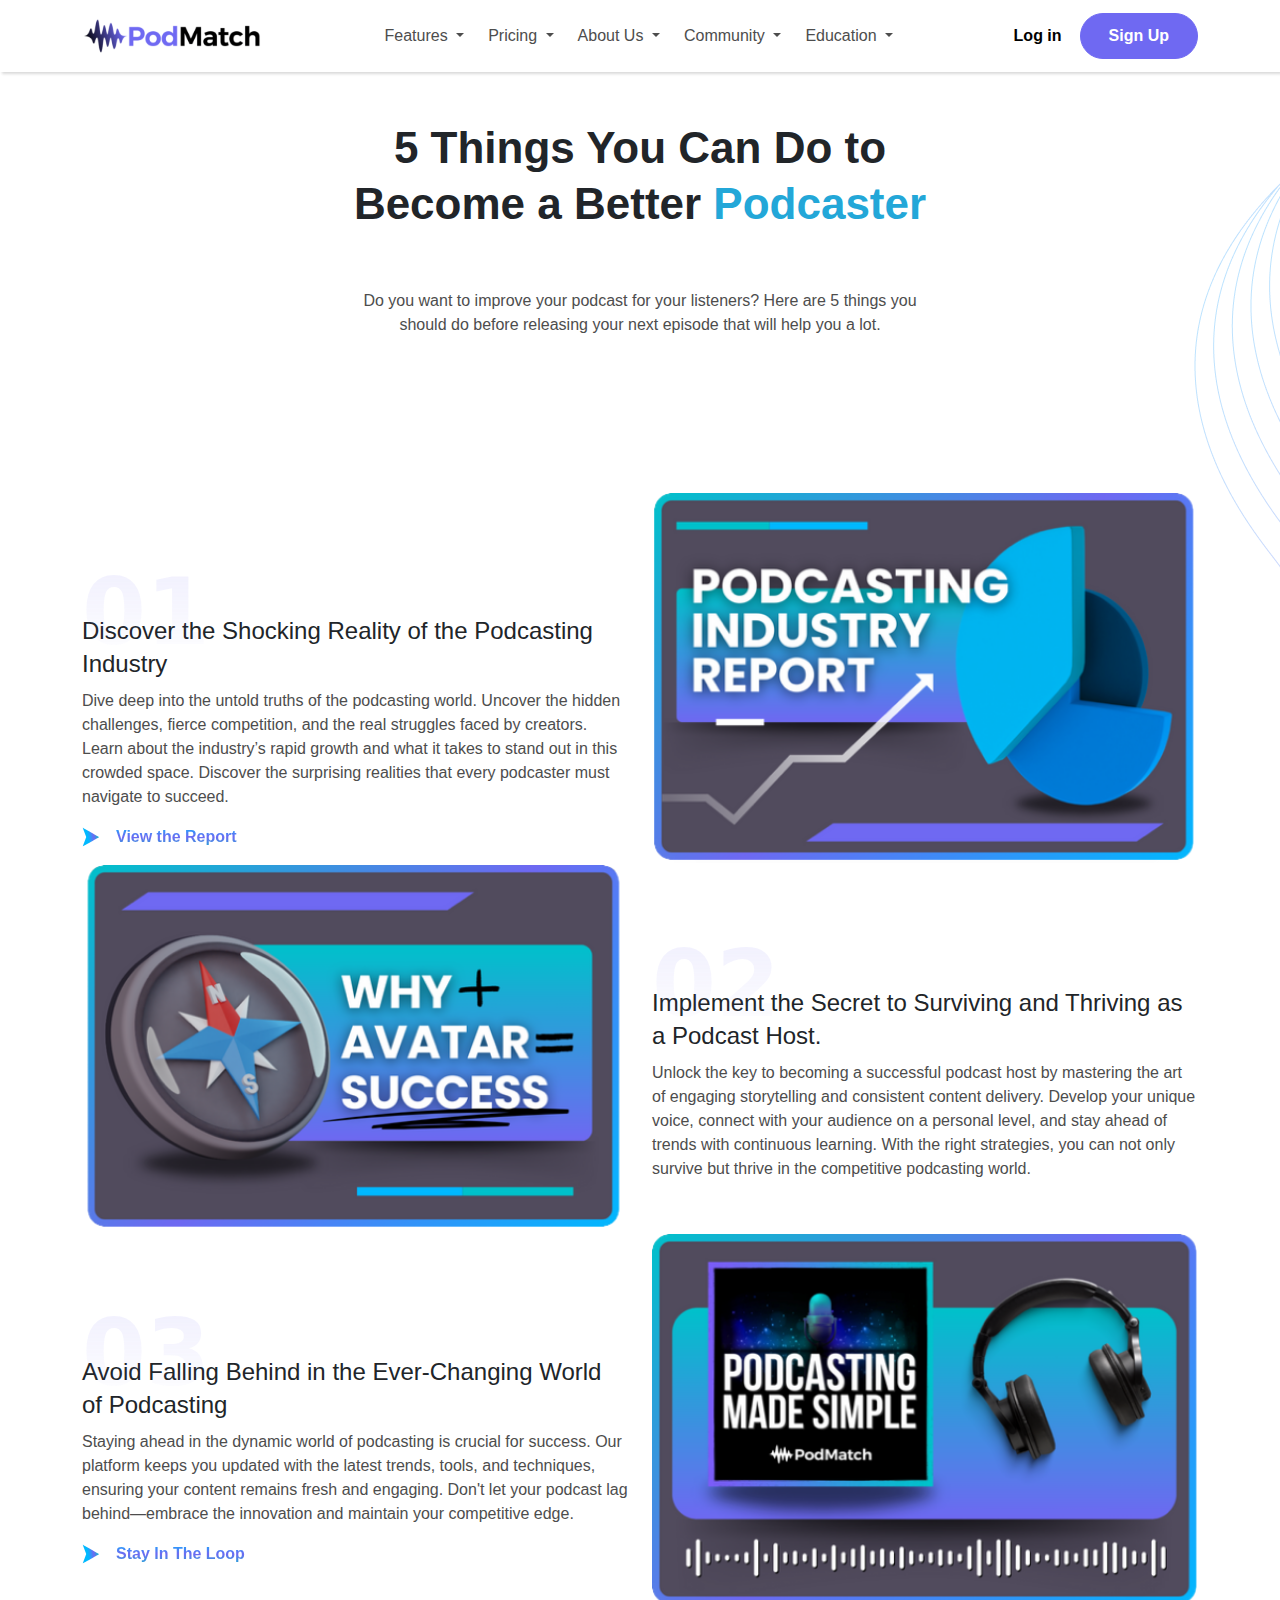
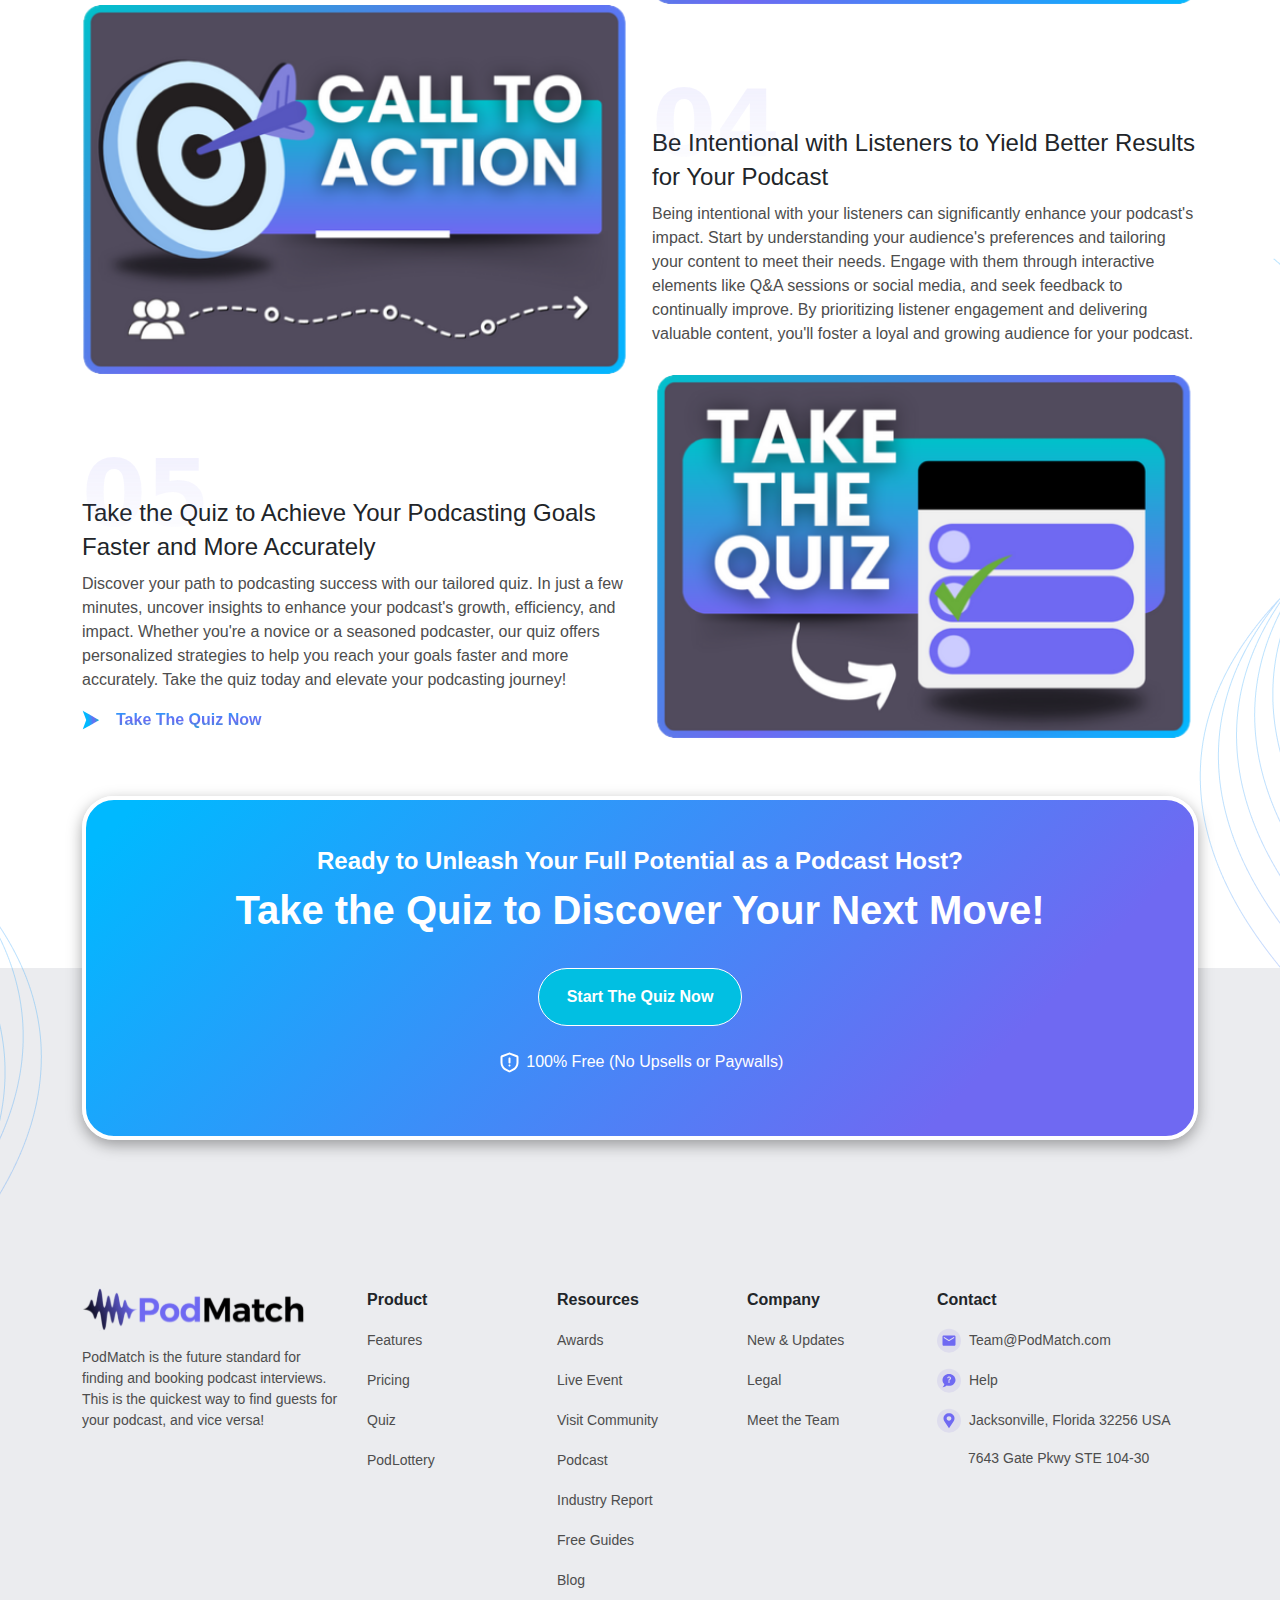
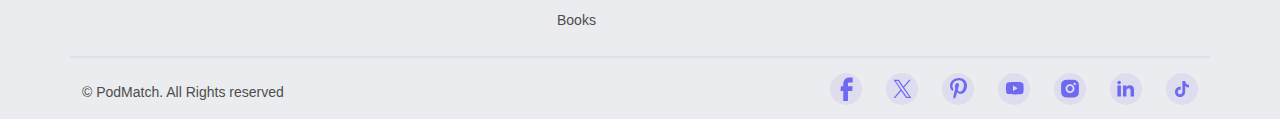
==== index.html @ 21baffec "responsive done till media 768px" ====
<!DOCTYPE html>
<html lang="en">

<head>
    <meta charset="UTF-8">
    <meta name="viewport" content="width=device-width, initial-scale=1.0">
    <title>Pod Match</title>
    <link href="https://cdn.jsdelivr.net/npm/bootstrap@5.3.3/dist/css/bootstrap.min.css" rel="stylesheet"
        integrity="sha384-QWTKZyjpPEjISv5WaRU9OFeRpok6YctnYmDr5pNlyT2bRjXh0JMhjY6hW+ALEwIH" crossorigin="anonymous">
    <link rel="stylesheet" href="/assets/css/style.css">
    <link rel="shortcut icon" href="./assets/images/svg/arrow-svg-fav.svg" type="image/x-icon">
</head>

<body >
    <section class="nav-bar w-100">
        <div class="container ">
            
            <nav class="d-flex align-items-center justify-content-between padding-12">
                <div>
                    <img src="./assets/images/svg/podmatch-logo.svg" alt="podmatch-logo">
                </div>
                <div class="py-4 d-flex align-items-center gap-4 mb-0 menulist close">
                    <div class="dropdown navbar-iteams">
                        <a class="nav-items graphik400 fw-normal btn-secondary dropdown-toggle" href="#" role="button"
                            data-bs-toggle="dropdown" aria-expanded="false">
                            Features
                        </a>

                        <ul class="dropdown-menu">
                            <li><a class="dropdown-item" href="#">Features</a></li>
                            <li><a class="dropdown-item" href="#">Pricing</a></li>
                            <li><a class="dropdown-item" href="#">About Us</a></li>
                        </ul>
                    </div>
                    <div class="dropdown navbar-iteams">
                        <a class="nav-items graphik400 fw-normal btn-secondary dropdown-toggle" href="#" role="button"
                            data-bs-toggle="dropdown" aria-expanded="false">
                            Pricing
                        </a>

                        <ul class="dropdown-menu">
                            <li><a class="dropdown-item" href="#">Features</a></li>
                            <li><a class="dropdown-item" href="#">Pricing</a></li>
                            <li><a class="dropdown-item" href="#">About Us</a></li>
                        </ul>
                    </div>
                    <div class="dropdown navbar-iteams">
                        <a class="nav-items graphik400 fw-normal btn-secondary dropdown-toggle" href="#" role="button"
                            data-bs-toggle="dropdown" aria-expanded="false">
                            About Us
                        </a>

                        <ul class="dropdown-menu">
                            <li><a class="dropdown-item" href="#">Features</a></li>
                            <li><a class="dropdown-item" href="#">Pricing</a></li>
                            <li><a class="dropdown-item" href="#">Community</a></li>
                        </ul>
                    </div>
                    <div class="dropdown navbar-iteams">
                        <a class="nav-items graphik400 fw-normal btn-secondary dropdown-toggle" href="#" role="button"
                            data-bs-toggle="dropdown" aria-expanded="false">
                            Community
                        </a>

                        <ul class="dropdown-menu">
                            <li><a class="dropdown-item" href="#">Community</a></li>
                            <li><a class="dropdown-item" href="#">Education </a></li>
                            <li><a class="dropdown-item" href="#">About Us</a></li>
                        </ul>
                    </div>
                    <div class="dropdown navbar-iteams">
                        <a class="nav-items graphik400 fw-normal btn-secondary dropdown-toggle" href="#" role="button"
                            data-bs-toggle="dropdown" aria-expanded="false">
                            Education
                        </a>
                        <ul class="dropdown-menu">
                            <li><a class="dropdown-item" href="#">Features</a></li>
                            <li><a class="dropdown-item" href="#">Pricing</a></li>
                            <li><a class="dropdown-item" href="#">About Podcast</a></li>
                        </ul>
                    </div>
                    <div class="d-flex d-lg-none">
                        <button class="log-inbtn graphik600 mr-18">Log in</button>
                        <button class="sign-upbtn graphik600">Sign Up</button>
                    </div>
                </div>
                <div class="d-none d-lg-flex">
                    <button class="log-inbtn graphik600 mr-18">Log in</button>
                    <button class="sign-upbtn graphik600">Sign Up</button>
                </div>
                <div class="hamburger d-lg-none" onclick="opennav()">
                    <div class="dash1"></div>
                    <div class="dash2"></div>
                    <div class="dash3"></div>
                </div>
            </nav>
        </div>
    </section>
    <!-- section-2 -->
    <section class="position-relative">
        <div class="position-absolute first-ellipse"><img src="./assets/images/png/1st-ellipse.png" alt="ellipse"></div>
        <div class="container">
            <div class="d-flex justify-content-center flex-column align-items-center">
                <h2 class="sec-2-heading graphik600 pb-3 py-lg-5 pt-5 ">
                    5 Things You Can Do to Become a Better <span class="podcast-txt">Podcaster</span>
                </h2>
                <p class="sec-2-para graphik400 ">Do you want to improve your podcast for your listeners? Here are 5
                    things you should do before
                    releasing your next
                    episode that will help you a lot.
                </p>
            </div>

        </div>
    </section>
    <!-- section-3 -->
    <section class="pt-140 pt-md-70">
        <div class="container">
            <div class="row flex-direction-reverse-lg">
                <div class="col-12 col-lg-6  pt-70 pt-md-40">
                    <div>
                        <p class="number-blur">01</p>
                        <h3 class="sec-3-heading graphik500">
                            Discover the Shocking Reality of the Podcasting Industry
                        </h3>
                        <p class="sec-3-para">Dive deep into the untold truths of the podcasting world. Uncover the
                            hidden challenges,
                            fierce competition, and the
                            real struggles faced by creators. Learn about the industry’s rapid growth and what it takes
                            to stand out in this crowded
                            space. Discover the surprising realities that every podcaster must navigate to succeed.</p>
                        <p class="view-font graphik600 d-flex gap-3 mb-140 mb-70"><img
                                src="./assets/images/svg/gradient-arrow.svg" alt="gradient-arrow">View the Report</p>
                    </div>
                </div>
                <div class="col-12 col-lg-6">
                    <div><img src="./assets/images/png/first-image.png" alt="card-image" class="w-100"></div>
                </div>
            </div>
        </div>
    </section>
    <!-- section-4 -->
    <section>
        <div class="container">
            <div class="row ">
                <div class="col-12 col-lg-6">
                    <div><img src="./assets/images/png/card-2.png" alt="card-image" class="w-100"></div>
                </div>
                <div class="col-12 col-lg-6 pt-70 pt-md-40">
                    <div>
                        <p class="number-blur">02</p>
                        <h3 class="sec-3-heading graphik500">
                            Implement the Secret to Surviving and Thriving as a Podcast Host.
                        </h3>
                        <p class="sec-3-para">Unlock the key to becoming a successful podcast host by mastering the art
                            of engaging storytelling and consistent
                            content delivery. Develop your unique voice, connect with your audience on a personal level,
                            and stay ahead of trends
                            with continuous learning. With the right strategies, you can not only survive but thrive in
                            the competitive podcasting
                            world.</p>
                    </div>
                </div>
            </div>
        </div>
    </section>
    <!-- section-5 -->
    <section class="">
        <div class="container">
            <div class="row flex-direction-reverse-lg">
                <div class="col-12 col-lg-6 pt-70 pt-md-40">
                    <div>
                        <p class="number-blur">03</p>
                        <h3 class="sec-3-heading graphik500">Avoid Falling Behind in the Ever-Changing World of
                            Podcasting
                        </h3>
                        <p class="sec-3-para">Staying ahead in the dynamic world of podcasting is crucial for success.
                            Our platform keeps you updated with the latest
                            trends, tools, and techniques, ensuring your content remains fresh and engaging. Don't let
                            your podcast lag
                            behind—embrace the innovation and maintain your competitive edge.</p>
                        <p class="view-font graphik600 d-flex gap-3 mb-140 mb-70"><img
                                src="./assets/images/svg/gradient-arrow.svg" alt="gradient-arrow">Stay In The Loop</p>
                    </div>
                </div>
                <div class="col-12 col-lg-6 pt-md-40">
                    <div><img src="./assets/images/png/card-3.png" alt="card-image" class="w-100"></div>
                </div>
            </div>
        </div>
    </section>
    <!-- section-6 -->
    <section>
        <div class="container">
            <div class="row">
                <div class="col-12 col-lg-6">
                    <div><img src="./assets/images/png/card-4.png" alt="card-image" class="w-100"></div>
                </div>
                <div class="col-12 col-lg-6 pt-70 pt-md-40">
                    <div>
                        <p class="number-blur">04</p>
                        <h3 class="sec-3-heading graphik500">Be Intentional with Listeners to Yield Better Results for
                            Your Podcast
                        </h3>
                        <p class="sec-3-para">Being intentional with your listeners can significantly enhance your
                            podcast's impact. Start by understanding your
                            audience's preferences and tailoring your content to meet their needs. Engage with them
                            through interactive elements
                            like Q&A sessions or social media, and seek feedback to continually improve. By prioritizing
                            listener engagement and
                            delivering valuable content, you'll foster a loyal and growing audience for your podcast.
                        </p>
                    </div>
                </div>
            </div>
        </div>
    </section>
    <!-- section-7 -->
    <section class="">
        <div class="container">
            <div class="row flex-direction-reverse-lg">
                <div class="col-12 col-lg-6 pt-70 pt-md-40">
                    <div>
                        <p class="number-blur">05</p>
                        <h3 class="sec-3-heading graphik500">Take the Quiz to Achieve Your Podcasting Goals Faster and
                            More Accurately
                        </h3>
                        <p class="sec-3-para">Discover your path to podcasting success with our tailored quiz. In just a
                            few minutes, uncover insights to enhance your
                            podcast's growth, efficiency, and impact. Whether you're a novice or a seasoned podcaster,
                            our quiz offers personalized
                            strategies to help you reach your goals faster and more accurately. Take the quiz today and
                            elevate your podcasting
                            journey!</p>
                        <p class="view-font graphik600 d-flex gap-3 mb-140 mb-70"><img
                                src="./assets/images/svg/gradient-arrow.svg" alt="gradient-arrow">Take The Quiz Now</p>
                    </div>
                </div>
                <div class="col-12 col-lg-6 pt-md-40">
                    <div><img src="./assets/images/png/card-5.png" alt="card-image" class="w-100"></div>
                </div>
            </div>
        </div>
    </section>
    <!-- section-8 -->
    <section class="bg-color-8th py-5 position-relative">
        <div class="position-absolute sec7-ellipse"><img src="./assets/images/png/2nd-ellipse.png" alt="ellipse"></div>
        <div class="container">
            <div class="text-center sec-7-bg-color">
                <h3 class="ready-font">Ready to Unleash Your Full Potential as a Podcast Host?</h3>
                <h3 class="sec-7-h3">Take the Quiz to Discover Your Next Move!</h3>
                <button class="end-btn my-4 ">Start The Quiz Now</button>
                <p class="upsells-txt graphik400">
                    <span>
                        <svg width="25" height="25" viewBox="0 0 25 25" fill="none" xmlns="http://www.w3.org/2000/svg">
                            <path
                                d="M13.202 2.695L20.202 5.32C20.5833 5.46293 20.9119 5.71885 21.1438 6.05355C21.3758 6.38825 21.5001 6.78578 21.5 7.193V12.556C21.5 14.2274 21.0346 15.8658 20.1559 17.2877C19.2772 18.7095 18.02 19.8585 16.525 20.606L13.171 22.283C12.9627 22.3872 12.7329 22.4414 12.5 22.4414C12.2671 22.4414 12.0373 22.3872 11.829 22.283L8.475 20.606C6.98004 19.8585 5.72277 18.7095 4.84407 17.2877C3.96537 15.8658 3.49996 14.2274 3.5 12.556V7.193C3.49995 6.78578 3.6242 6.38825 3.85615 6.05355C4.0881 5.71885 4.41669 5.46293 4.798 5.32L11.798 2.695C12.2506 2.52533 12.7494 2.52533 13.202 2.695ZM12.5 4.568L5.5 7.193V12.556C5.50023 13.8559 5.86239 15.13 6.54592 16.2356C7.22944 17.3413 8.20732 18.2348 9.37 18.816L12.5 20.383L15.63 18.818C16.793 18.2366 17.7711 17.3428 18.4546 16.2368C19.1382 15.1308 19.5001 13.8562 19.5 12.556V7.193L12.5 4.568ZM12.5 14.5C12.7652 14.5 13.0196 14.6054 13.2071 14.7929C13.3946 14.9804 13.5 15.2348 13.5 15.5C13.5 15.7652 13.3946 16.0196 13.2071 16.2071C13.0196 16.3946 12.7652 16.5 12.5 16.5C12.2348 16.5 11.9804 16.3946 11.7929 16.2071C11.6054 16.0196 11.5 15.7652 11.5 15.5C11.5 15.2348 11.6054 14.9804 11.7929 14.7929C11.9804 14.6054 12.2348 14.5 12.5 14.5ZM12.5 7.5C12.7652 7.5 13.0196 7.60536 13.2071 7.79289C13.3946 7.98043 13.5 8.23478 13.5 8.5V12.5C13.5 12.7652 13.3946 13.0196 13.2071 13.2071C13.0196 13.3946 12.7652 13.5 12.5 13.5C12.2348 13.5 11.9804 13.3946 11.7929 13.2071C11.6054 13.0196 11.5 12.7652 11.5 12.5V8.5C11.5 8.23478 11.6054 7.98043 11.7929 7.79289C11.9804 7.60536 12.2348 7.5 12.5 7.5Z"
                                fill="white" />
                        </svg>
                    </span> 100% Free (No Upsells or Paywalls)
                </p>
            </div>
        </div>
    </section>
    <!-- section-9 -->
    <section class="sec-9-bg  position-relative">
        <div class="position-absolute sec9-ellipse"><img src="./assets/images/png/3rd-ellipse.png" alt="ellipse"></div>
        <div class="container">
            <div class="row pt-100">
                <div class="col-3 d-flex flex-column gap-3">
                    <div><img src="./assets/images/svg/podcast-footer.svg" alt="logo-svg"></div>
                    <p class="footer-para">PodMatch is the future standard for finding and booking podcast interviews.
                        This is the quickest
                        way to find guests for
                        your podcast, and vice versa!</p>
                </div>
                <div class="col-2">
                    <p class="sec-9-ptxt">Product</p>
                    <ul class="p-0 m-0 d-flex flex-column gap-3">
                        <li><a href="" class="sec-9-comman">Features</a></li>
                        <li><a href="" class="sec-9-comman">Pricing</a></li>
                        <li><a href="" class="sec-9-comman">Quiz</a></li>
                        <li><a href="" class="sec-9-comman">PodLottery</a></li>
                    </ul>
                </div>
                <div class="col-2">
                    <p class="sec-9-ptxt">Resources</p>
                    <ul class="p-0 m-0 d-flex flex-column gap-3">
                        <li><a href="" class="sec-9-comman">Awards</a></li>
                        <li><a href="" class="sec-9-comman">Live Event</a></li>
                        <li><a href="" class="sec-9-comman">Visit Community</a></li>
                        <li><a href="" class="sec-9-comman">Podcast</a></li>
                        <li><a href="" class="sec-9-comman">Industry Report</a></li>
                        <li><a href="" class="sec-9-comman">Free Guides</a></li>
                        <li><a href="" class="sec-9-comman">Blog</a></li>
                        <li><a href="" class="sec-9-comman">Books</a></li>
                    </ul>
                </div>
                <div class="col-2">
                    <p class="sec-9-ptxt">Company</p>
                    <ul class="p-0 m-0 d-flex flex-column gap-3">
                        <li><a href="" class="sec-9-comman">New & Updates</a></li>
                        <li><a href="" class="sec-9-comman">Legal</a></li>
                        <li><a href="" class="sec-9-comman">Meet the Team</a></li>
                    </ul>
                </div>
                <div class="col-3">
                    <p class="sec-9-ptxt">Contact</p>
                    <div class="d-flex gap-2">
                        <span>
                            <svg width="24" height="25" viewBox="0 0 24 25" fill="none"
                                xmlns="http://www.w3.org/2000/svg">
                                <rect y="0.628906" width="24" height="24" rx="12" fill="#DEDDED" />
                                <path
                                    d="M6.8 17.829C6.4425 17.829 6.13657 17.7018 5.8822 17.4474C5.62783 17.193 5.50043 16.8869 5.5 16.529V8.72896C5.5 8.37146 5.6274 8.06552 5.8822 7.81115C6.137 7.55679 6.44293 7.42939 6.8 7.42896H17.2C17.5575 7.42896 17.8636 7.55635 18.1184 7.81115C18.3732 8.06595 18.5004 8.37189 18.5 8.72896V16.529C18.5 16.8865 18.3728 17.1926 18.1184 17.4474C17.8641 17.7022 17.5579 17.8294 17.2 17.829H6.8ZM12 13.279L17.2 10.029V8.72896L12 11.979L6.8 8.72896V10.029L12 13.279Z"
                                    fill="#6F69F2" />
                            </svg>
                        </span>
                        <p><a href="" class="sec-9-comman">Team@PodMatch.com</a></p>
                    </div>
                    <div class="d-flex gap-2">
                        <span>
                            <svg width="24" height="25" viewBox="0 0 24 25" fill="none"
                                xmlns="http://www.w3.org/2000/svg">
                                <rect y="0.628906" width="24" height="24" rx="12" fill="#DEDDED" />
                                <path
                                    d="M12 5.96387C8.425 5.96387 5.5 8.62988 5.5 11.8883C5.5 13.4435 6.15 14.9246 7.32 15.9614C7.32 16.4058 7.06 17.5907 5.5 19.2939C5.5 19.2939 7.775 19.2939 9.725 17.4425C10.44 17.6647 11.22 17.8128 12 17.8128C15.575 17.8128 18.5 15.1468 18.5 11.8883C18.5 8.62988 15.575 5.96387 12 5.96387ZM12.65 14.8506H11.35V13.3695H12.65V14.8506ZM13.82 11.1478C13.625 11.444 13.365 11.5921 13.105 11.7402C12.91 11.8883 12.845 11.9624 12.78 12.1105C12.65 12.2586 12.65 12.4067 12.65 12.6289H11.35C11.35 12.2586 11.415 12.0365 11.545 11.8143C11.675 11.6662 11.935 11.444 12.26 11.2218C12.455 11.1478 12.585 10.9997 12.65 10.8516C12.715 10.7035 12.78 10.4813 12.78 10.3332C12.78 10.111 12.715 9.96289 12.585 9.81478C12.455 9.66667 12.26 9.59261 12.065 9.59261C11.87 9.59261 11.74 9.66667 11.61 9.74072C11.48 9.81478 11.415 9.96289 11.415 10.1851H10.115C10.18 9.66667 10.375 9.22233 10.7 8.92611C11.025 8.62988 11.48 8.55583 12.065 8.55583C12.65 8.55583 13.17 8.70394 13.495 9.00016C13.82 9.29639 14.015 9.74072 14.015 10.2591C14.08 10.5553 14.015 10.8516 13.82 11.1478Z"
                                    fill="#6F69F2" />
                            </svg>
                        </span>
                        <p><a href="" class="sec-9-comman">Help</a></p>
                    </div>
                    <div class="d-flex gap-2">
                        <span>
                            <svg width="24" height="25" viewBox="0 0 24 25" fill="none"
                                xmlns="http://www.w3.org/2000/svg">
                                <rect y="0.628906" width="24" height="24" rx="12" fill="#DEDDED" />
                                <path
                                    d="M17.5 10.3789C17.5 9.68947 17.3577 9.00678 17.0813 8.36982C16.8049 7.73286 16.3998 7.1541 15.8891 6.6666C15.3784 6.17909 14.772 5.79238 14.1048 5.52854C13.4375 5.2647 12.7223 5.12891 12 5.12891C11.2777 5.12891 10.5625 5.2647 9.89524 5.52854C9.22795 5.79238 8.62163 6.17909 8.11091 6.6666C7.60019 7.1541 7.19506 7.73286 6.91866 8.36982C6.64226 9.00678 6.5 9.68947 6.5 10.3789C6.5 11.4192 6.82136 12.3867 7.36821 13.2027H7.36193L12 20.1289L16.6381 13.2027H16.6326C17.199 12.3601 17.5 11.38 17.5 10.3789ZM12 12.6289C11.3748 12.6289 10.7753 12.3919 10.3332 11.9699C9.8912 11.5479 9.64286 10.9756 9.64286 10.3789C9.64286 9.78217 9.8912 9.20987 10.3332 8.78792C10.7753 8.36596 11.3748 8.12891 12 8.12891C12.6252 8.12891 13.2247 8.36596 13.6668 8.78792C14.1088 9.20987 14.3571 9.78217 14.3571 10.3789C14.3571 10.9756 14.1088 11.5479 13.6668 11.9699C13.2247 12.3919 12.6252 12.6289 12 12.6289Z"
                                    fill="#6F69F2" />
                            </svg>
                        </span>
                        <p><a href="" class="sec-9-comman">Jacksonville, Florida 32256 USA </a></p>
                    </div>
                    <div class="ml-31">
                        <p class="sec-9-comman">7643 Gate Pkwy STE 104-30</p>
                    </div>
                </div>
            </div>
        </div>
        <div class="container border-top-ft mt-4">
            <div class="d-flex align-items-center justify-content-between">
                <div>
                    <p class="pt-4 sec-9-comman">© PodMatch. All Rights reserved</p>
                </div>
                <div class="d-flex gap-4">
                    <div class="grey-circle d-flex align-items-center justify-content-center"><a
                            href="https://www.facebook.com/" class="d-flex"><img src="./assets/images/svg/facebook.svg"
                                alt=""></a></div>
                    <div class="grey-circle d-flex align-items-center justify-content-center"><a
                            href="https://x.com/i/flow/login?input_flow_data=%7B%22requested_variant%22%3A%22eyJteCI6IjIifQ%3D%3D%22%7D"
                            class="d-flex"><img src="./assets/images/svg/x-twt.svg" alt=""></a></div>
                    <div class="grey-circle d-flex align-items-center justify-content-center"><a
                            href="https://in.pinterest.com/" class="d-flex"><img src="./assets/images/svg/pinterest.svg"
                                alt=""></a></div>
                    <div class="grey-circle d-flex align-items-center justify-content-center"><a
                            href="https://www.youtube.com/" class="d-flex"><img src="./assets/images/svg/youtube.svg"
                                alt=""></a></div>
                    <div class="grey-circle d-flex align-items-center justify-content-center"><a
                            href="https://www.instagram.com/" class="d-flex"><img
                                src="./assets/images/svg/instagram.svg" alt=""></a></div>
                    <div class="grey-circle d-flex align-items-center justify-content-center"><a
                            href="https://in.linkedin.com/" class="d-flex"><img src="./assets/images/svg/linkedin.svg"
                                alt=""></a></div>
                    <div class="grey-circle d-flex align-items-center justify-content-center"><a
                            href="https://www.tiktok.com/about" class="d-flex"><img src="./assets/images/svg/tiktok.svg"
                                alt=""></a></div>
                </div>
            </div>
        </div>
    </section>







    <script src="https://cdn.jsdelivr.net/npm/bootstrap@5.3.3/dist/js/bootstrap.bundle.min.js"
        integrity="sha384-YvpcrYf0tY3lHB60NNkmXc5s9fDVZLESaAA55NDzOxhy9GkcIdslK1eN7N6jIeHz"
        crossorigin="anonymous"></script>
    <script src="./assets/js/app.js"></script>
</body>

</html>
---- assets/css/style.css ----
@import url('https://fonts.cdnfonts.com/css/graphik-trial');

* {
    margin: 0%;
    padding: 0%;
    box-sizing: border-box;
    text-decoration: none !important;
    list-style: none !important;
}

body {
    overflow: hid den !important;
}

.graphik400 {
    font-family: "Graphik400", sans-serif;
}

.graphik500 {
    font-family: "Graphik500", sans-serif;
}

.graphik600 {
    font-family: "Graphik600", sans-serif;
}

.graphik700 {
    font-family: "Graphik700", sans-serif;
}

@font-face {
    font-family: "Graphik400", sans-serif;
    src: url("../fonts/GraphikRegular.otf");
}

@font-face {
    font-family: "Graphik500", sans-serif;
    src: url("../fonts/GraphikMedium.otf");
}

@font-face {
    font-family: "Graphik600", sans-serif;
    src: url("../fonts/GraphikSemibold.otf");
}

@font-face {
    font-family: "Graphik700", sans-serif;
    src: url("../fonts/GraphikBold.otf");
}



:root {
    /* font-size */
    --font-size-14: 14px;
    --font-size-16: 16px;
    --font-size-18: 18px;
    --font-size-20: 20px;
    --font-size-22: 22px;
    --font-size-24: 24px;
    --font-size-28: 28px;
    --font-size-30: 30px;
    --font-size-32: 32px;
    --font-size-40: 40px;
    --font-size-44: 44px;
    --font-size-92: 92px;

    /* colors */
    --color-lightblue: #6F69F2;
    --color-white: #ffffff;
    --color-gray: #4D4D4D;
    --color-sky: #01BFE2;
    --color-svgc: #DEDDED;
    --color-number-gradient: linear-gradient(180deg, #6F69F2 0%, rgba(64, 61, 140, 0) 100%);
}

.nav-items {
    font-size: var(--font-size-16);
    font-weight: 400;
    line-height: 24px;
    color: var(--color-gray);
}

.log-inbtn {
    font-family: "Graphik", sans-serif;
    font-size: var(--font-size-16);
    font-weight: 600;
    line-height: 24px;
    background: transparent;
    border: none;
}

.sign-upbtn {
    font-family: "Graphik", sans-serif;
    font-size: var(--font-size-16);
    font-weight: 600;
    line-height: 24px;
    padding: 10px 28px 10px 28px;
    border-radius: 57px;
    background-color: var(--color-lightblue);
    border: 1px solid var(--color-lightblue);
    color: var(--color-white);
    transition: 0.3s linear;
}

.sign-upbtn:hover {
    background-color: var(--color-white);
    border: 1px solid var(--color-lightblue);
    color: var(--color-lightblue);
}

.sec-2-heading {
    font-size: var(--font-size-44);
    font-weight: 600;
    line-height: 56.32px;
    text-align: center;
    max-width: 605px;
}

.podcast-txt {
    font-size: var(--font-size-44);
    font-weight: 900;
    line-height: 56.32px;
    text-align: center;
    color: #23a7d8;
}

.nav-bar {
    box-shadow: rgba(0, 0, 0, 0.15) 1.95px 1.95px 2.6px;
}

.sec-2-para {
    font-family: "Graphik", sans-serif;
    font-size: var(--font-size-16);
    font-weight: 400;
    line-height: 24px;
    text-align: center;
    color: var(--color-gray);
    max-width: 604px;
}

.sec-3-heading {
    font-family: "Graphik", sans-serif;
    font-size: var(--font-size-24);
    font-weight: 500;
    line-height: 33.6px;
    text-align: left;
    max-width: 558px;
}

.sec-3-para {
    font-family: "Graphik", sans-serif;
    font-size: var(--font-size-16);
    font-weight: 400;
    line-height: 24px;
    text-align: left;
    color: var(--color-gray);

}

.view-font {
    background: linear-gradient(#00B9FF, #6F69F2, #10B6D0);
    -webkit-background-clip: text;
    background-clip: text;
    -webkit-text-fill-color: transparent;
    font-family: "Graphik", sans-serif;
    font-size: var(--font-size-16);
    font-weight: 600;
    line-height: 24px;
    text-align: left;
    cursor: pointer;
    transition: 0.3s linear;
}

.view-font:hover {
    background: linear-gradient(#6F6AF2, #031e22);
    -webkit-background-clip: text;
    background-clip: text;
    -webkit-text-fill-color: transparent;
    font-family: "Graphik", sans-serif;
    font-size: var(--font-size-16);
    font-weight: 600;
    line-height: 24px;
    text-align: left;
}

.pt-140 {
    padding-top: 140px;
}

.pt-70 {
    padding-top: 70px;
}

.mr-18 {
    margin-right: 18px;
}

.upsells-txt {
    font-family: "Graphik", sans-serif;
    font-size: var(--font-size-16);
    font-weight: 400;
    line-height: 24px;
    text-align: center;
    color: var(--color-white);
}

.end-btn {
    font-family: "Graphik", sans-serif;
    font-size: var(--font-size-16);
    font-weight: 600;
    line-height: 24px;
    text-align: center;
    background-color: var(--color-sky);
    color: var(--color-white);
    padding: 16px 28px 16px 28px;
    border: 1px solid var(--color-white);
    border-radius: 57px;
    transition: 1s ease;
}

.end-btn:hover {
    -webkit-transform: scale(1.1);
    -ms-transform: scale(1.1);
    transform: scale(1.1);
    transition: 1s ease;
}

.ready-font {
    font-family: "Graphik", sans-serif;
    font-size: var(--font-size-24);
    font-weight: 600;
    line-height: 31.2px;
    text-align: center;
    color: var(--color-white);
}

.sec-7-h3 {
    font-family: "Graphik", sans-serif;
    font-size: var(--font-size-40);
    font-weight: 600;
    line-height: 52px;
    text-align: center;
    color: var(--color-white);
}

.sec-7-bg-color {
    background: linear-gradient(133.83deg, #00B9FF 3.77%, #6F69F2 81.07%);
    border-radius: 32px;
    border: 4px solid var(--color-white);
    padding: 45px 145px 45px 145px;
    box-shadow: rgba(0, 0, 0, 0.35) 0px 5px 15px;
}



.footer-para {
    font-family: "Graphik", sans-serif;
    font-size: var(--font-size-14);
    font-weight: 400;
    line-height: 21px;
    text-align: left;
    color: var(--color-gray);
    max-width: 300px;
}

.bg-color-8th {
    background: linear-gradient(to bottom, white 50%, #EBECEF 50%);
}

.sec-9-bg {
    background: #EBECEF;
}

.sec-9-ptxt {
    font-family: "Graphik", sans-serif;
    font-size: var(--font-size-16);
    font-weight: 600;
    line-height: 24px;
    text-align: left;
}

.ml-31 {
    margin-left: 31px;
}

.sec-9-comman {
    font-family: "Graphik", sans-serif;
    font-size: var(--font-size-14);
    font-weight: 400;
    line-height: 21px;
    text-align: left;
    color: var(--color-gray);
}

.grey-circle {
    height: 32px;
    width: 32px;
    background-color: var(--color-svgc);
    border-radius: 32px;
    transition: transform 0.3s ease-in-out;
    cursor: pointer;
}

.grey-circle:hover {
    transform: scale(1.2);
}

.border-top-ft {
    border-top: 2px solid #DFDFEF;
}

.number-blur {
    font-size: var(--font-size-92);
    font-weight: 900;
    line-height: 100.9px;
    opacity: 10%;
    text-align: left;
    margin-bottom: -50px !important;
    background: var(--color-number-gradient);
    -webkit-text-fill-color: transparent;
    -webkit-background-clip: text;
}

.first-ellipse {
    right: 0;
    top: -130px;
}

.sec7-ellipse {
    bottom: 200px;
    right: 0;
}

.sec9-ellipse {
    bottom: 338px;
}

.pt-100 {
    padding-top: 100px;
}

.dash1,
.dash2,
.dash3 {
    position: relative;
    height: 4px;
    width: 40px;
    background-color: #111;
    border-radius: 5px;
    margin-bottom: 6px;
    transition: all 0.3s cubic-bezier(0.175, 0.885, 0.32, 1.275);
}

.dash3 {
    margin-bottom: none;
}

.clicked .dash1 {
    transform: translateY(20px) rotate(135deg);
}

.clicked .dash2 {
    transform: translate(100vw);
}

.clicked .dash3 {
    transform: translateY(0px) rotate(-135deg);
}

/* --- */
.hamburger {
    cursor: pointer;
    width: 40px;
    height: 25px;
    display: block;
    z-index: 50 !important;
    transition: all 0.3s linear;
}



.showlist {
    left: 0%;
    transition: all 300ms linear;
}

@media (max-width:992px) {
    .flex-direction-reverse-lg {
        flex-direction: column-reverse;
    }

    .mb-140 {
        margin-bottom: 140px;
    }

    .overflow-lg-hidden {
        overflow: hidden;
    }

    .padding-12 {
        padding: 12px;
    }

    .pt-md-70 {
        padding-top: 70px;
    }

    .pt-md-40 {
        padding-top: 40px;
    }

    .mb-70 {
        margin-bottom: 70px;
    }
}

@media (max-width:992px) {



    .menulist {
        position: absolute;
        width: 100%;
        height: 100vh;
        top: 0%;
        left: -100%;
        display: flex;
        flex-direction: column;
        justify-content: center;
        align-items: center;
        background: linear-gradient(#00B9FF, #6F69F2, #10B6D0);
        z-index: 20;
        transition: all 300ms linear;

    }
}
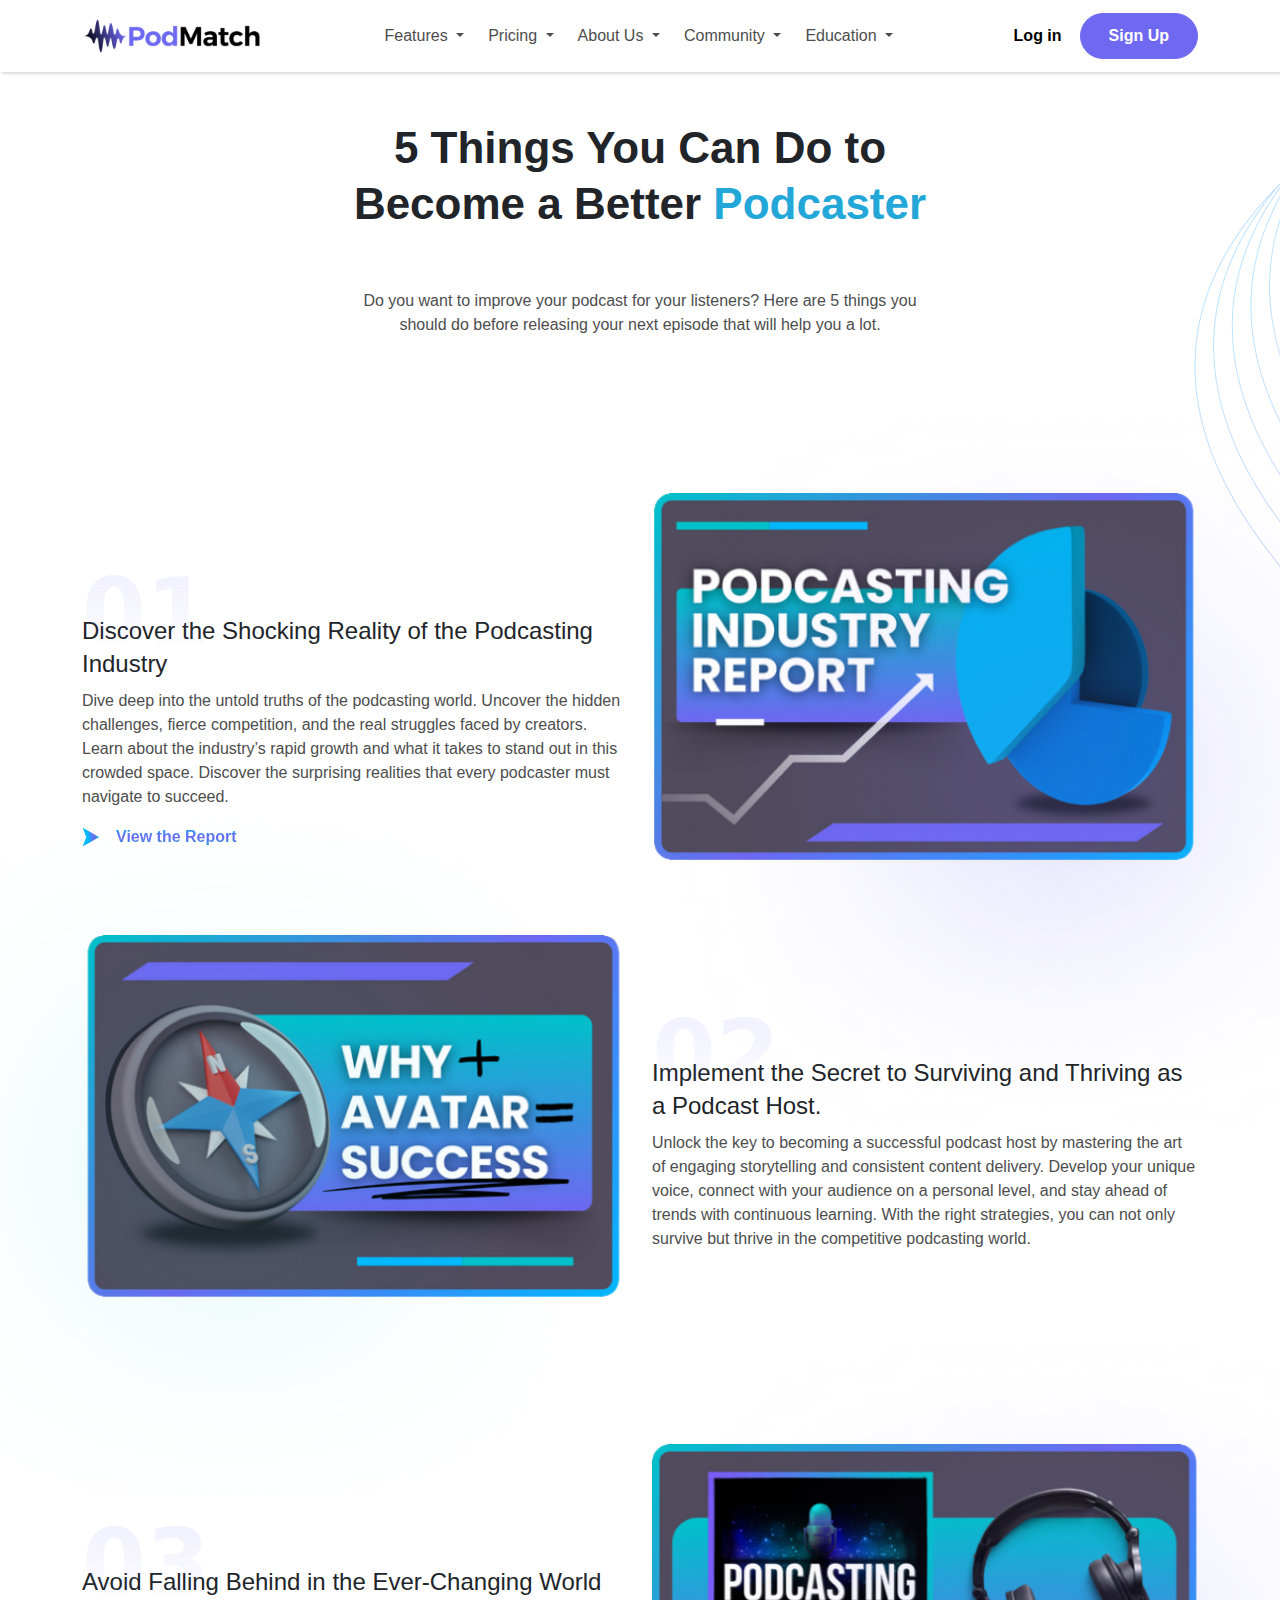
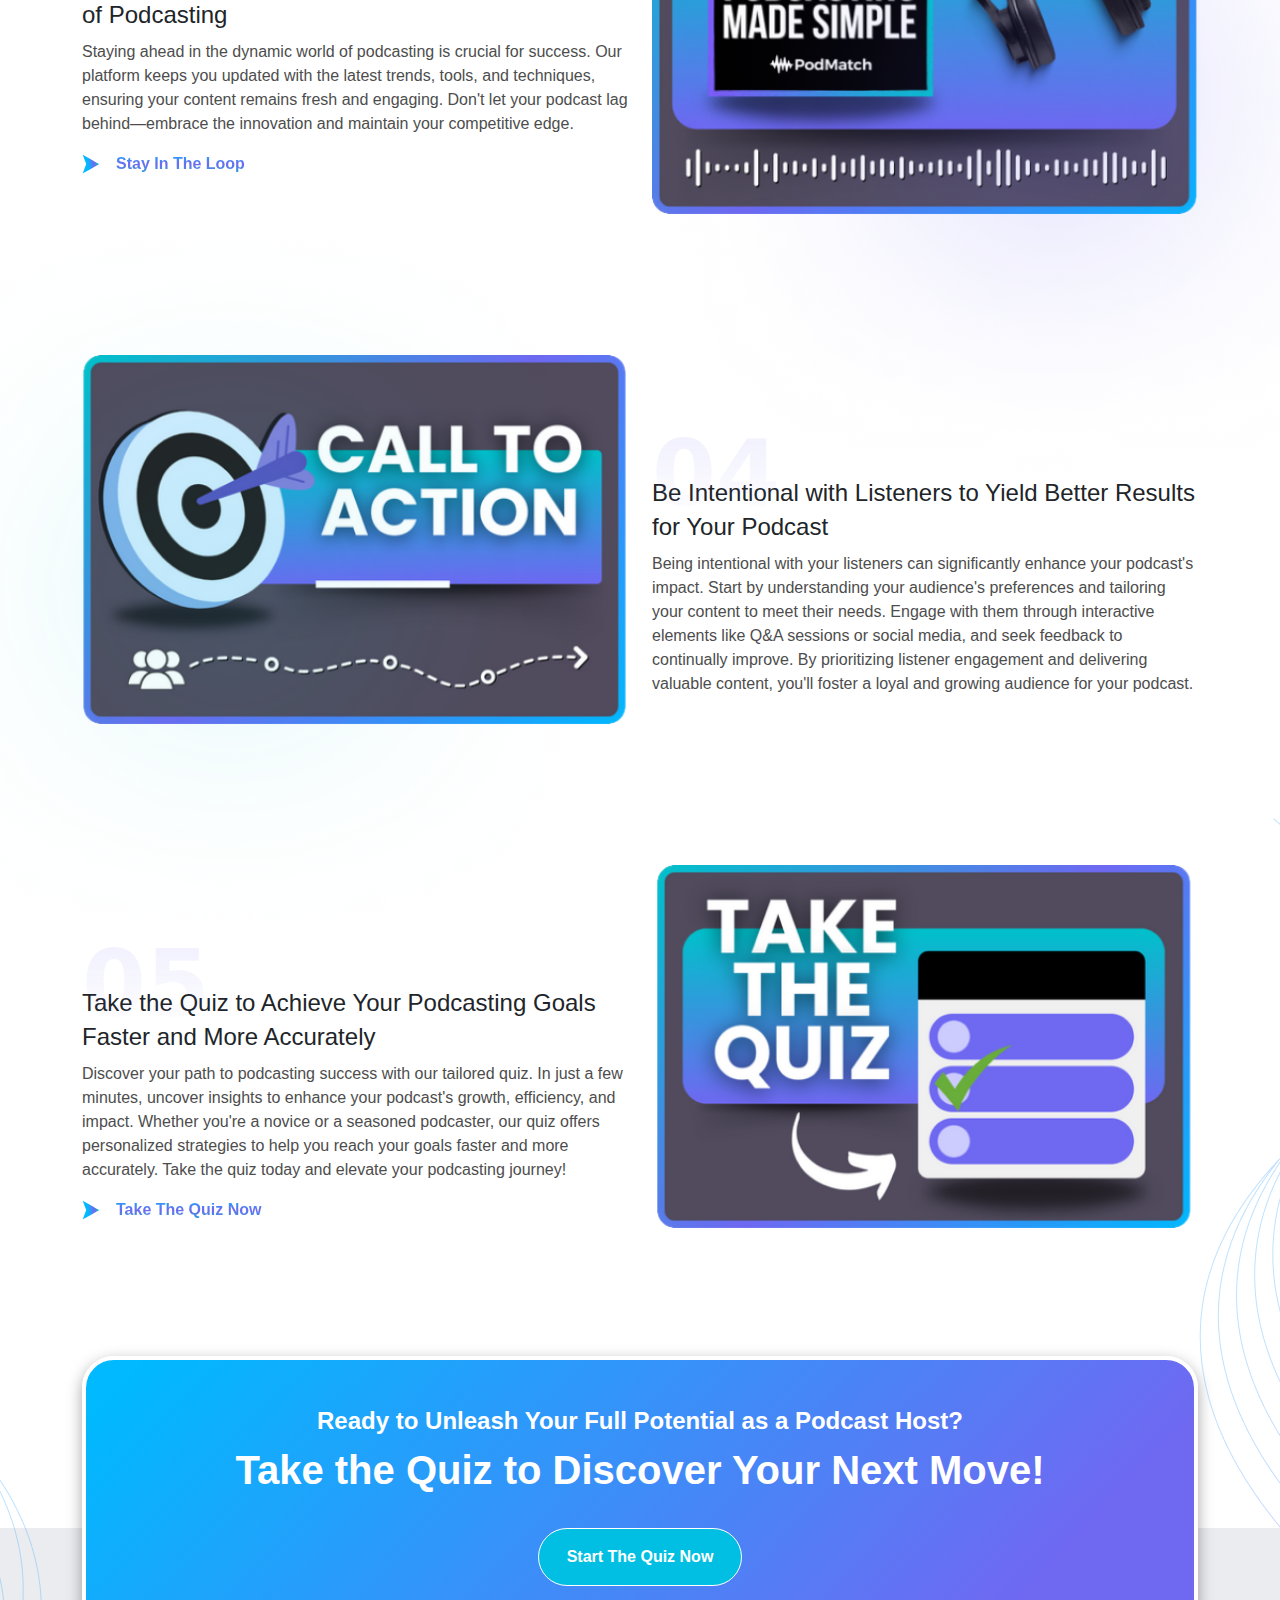
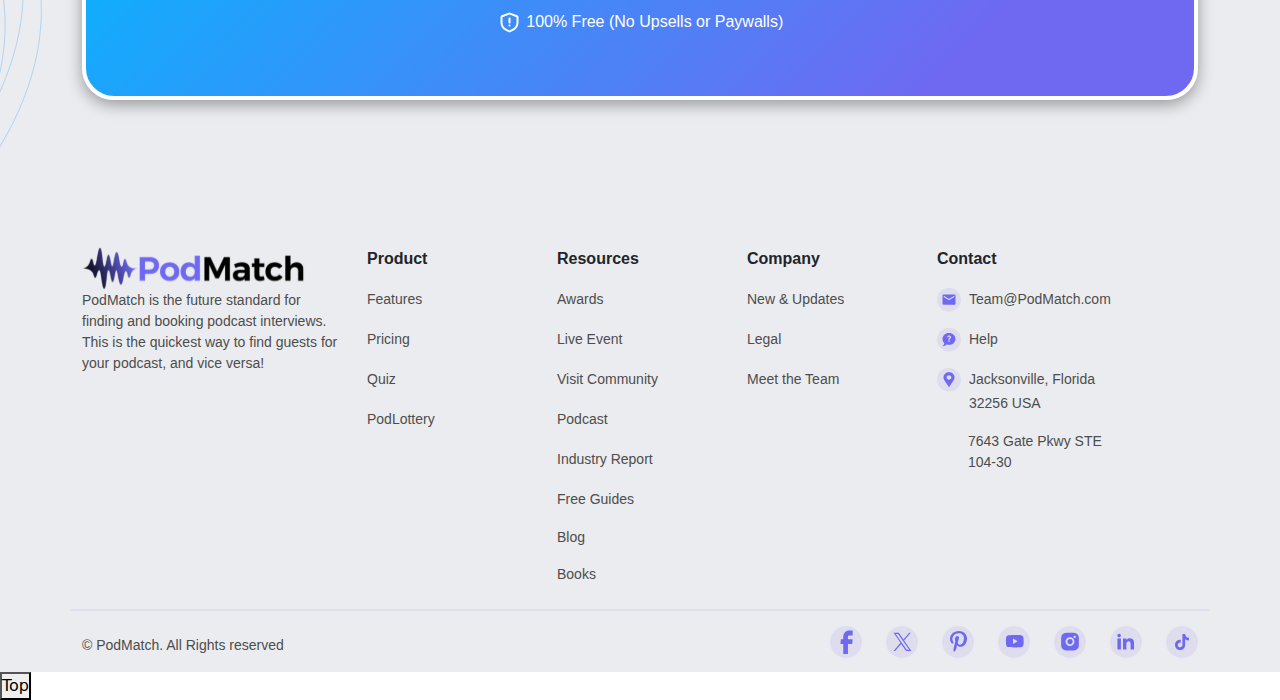
==== commit 27c970aa: "responsive done till @576" ====
--- a/index.html
+++ b/index.html
@@ -11,376 +11,414 @@
     <link rel="shortcut icon" href="./assets/images/svg/arrow-svg-fav.svg" type="image/x-icon">
 </head>
 
-<body >
-    <section class="nav-bar w-100">
-        <div class="container ">
-            
-            <nav class="d-flex align-items-center justify-content-between padding-12">
-                <div>
-                    <img src="./assets/images/svg/podmatch-logo.svg" alt="podmatch-logo">
-                </div>
-                <div class="py-4 d-flex align-items-center gap-4 mb-0 menulist close">
-                    <div class="dropdown navbar-iteams">
-                        <a class="nav-items graphik400 fw-normal btn-secondary dropdown-toggle" href="#" role="button"
-                            data-bs-toggle="dropdown" aria-expanded="false">
-                            Features
-                        </a>
-
-                        <ul class="dropdown-menu">
-                            <li><a class="dropdown-item" href="#">Features</a></li>
-                            <li><a class="dropdown-item" href="#">Pricing</a></li>
-                            <li><a class="dropdown-item" href="#">About Us</a></li>
-                        </ul>
-                    </div>
-                    <div class="dropdown navbar-iteams">
-                        <a class="nav-items graphik400 fw-normal btn-secondary dropdown-toggle" href="#" role="button"
-                            data-bs-toggle="dropdown" aria-expanded="false">
-                            Pricing
-                        </a>
-
-                        <ul class="dropdown-menu">
-                            <li><a class="dropdown-item" href="#">Features</a></li>
-                            <li><a class="dropdown-item" href="#">Pricing</a></li>
-                            <li><a class="dropdown-item" href="#">About Us</a></li>
-                        </ul>
-                    </div>
-                    <div class="dropdown navbar-iteams">
-                        <a class="nav-items graphik400 fw-normal btn-secondary dropdown-toggle" href="#" role="button"
-                            data-bs-toggle="dropdown" aria-expanded="false">
-                            About Us
-                        </a>
-
-                        <ul class="dropdown-menu">
-                            <li><a class="dropdown-item" href="#">Features</a></li>
-                            <li><a class="dropdown-item" href="#">Pricing</a></li>
-                            <li><a class="dropdown-item" href="#">Community</a></li>
-                        </ul>
-                    </div>
-                    <div class="dropdown navbar-iteams">
-                        <a class="nav-items graphik400 fw-normal btn-secondary dropdown-toggle" href="#" role="button"
-                            data-bs-toggle="dropdown" aria-expanded="false">
-                            Community
-                        </a>
-
-                        <ul class="dropdown-menu">
-                            <li><a class="dropdown-item" href="#">Community</a></li>
-                            <li><a class="dropdown-item" href="#">Education </a></li>
-                            <li><a class="dropdown-item" href="#">About Us</a></li>
-                        </ul>
-                    </div>
-                    <div class="dropdown navbar-iteams">
-                        <a class="nav-items graphik400 fw-normal btn-secondary dropdown-toggle" href="#" role="button"
-                            data-bs-toggle="dropdown" aria-expanded="false">
-                            Education
-                        </a>
-                        <ul class="dropdown-menu">
-                            <li><a class="dropdown-item" href="#">Features</a></li>
-                            <li><a class="dropdown-item" href="#">Pricing</a></li>
-                            <li><a class="dropdown-item" href="#">About Podcast</a></li>
-                        </ul>
-                    </div>
-                    <div class="d-flex d-lg-none">
+<body>
+    <main class="overflow-hidden">
+        <section class="nav-bar w-100">
+            <div class="container ">
+
+                <nav class="d-flex align-items-center justify-content-between padding-12">
+                    <div>
+                        <img src="./assets/images/svg/podmatch-logo.svg" alt="podmatch-logo">
+                    </div>
+                    <div class="py-4 d-flex align-items-center gap-4 mb-0 menulist close">
+                        <div class="dropdown navbar-iteams">
+                            <a class="nav-items graphik400 fw-normal btn-secondary dropdown-toggle" href="#"
+                                role="button" data-bs-toggle="dropdown" aria-expanded="false">
+                                Features
+                            </a>
+
+                            <ul class="dropdown-menu">
+                                <li><a class="dropdown-item" href="#section-1">Features</a></li>
+                                <li><a class="dropdown-item" href="#section-2">Pricing</a></li>
+                                <li><a class="dropdown-item" href="#">About Us</a></li>
+                            </ul>
+                        </div>
+                        <div class="dropdown navbar-iteams">
+                            <a class="nav-items graphik400 fw-normal btn-secondary dropdown-toggle" href="#"
+                                role="button" data-bs-toggle="dropdown" aria-expanded="false">
+                                Pricing
+                            </a>
+
+                            <ul class="dropdown-menu">
+                                <li><a class="dropdown-item" href="#">Features</a></li>
+                                <li><a class="dropdown-item" href="#">Pricing</a></li>
+                                <li><a class="dropdown-item" href="#">About Us</a></li>
+                            </ul>
+                        </div>
+                        <div class="dropdown navbar-iteams">
+                            <a class="nav-items graphik400 fw-normal btn-secondary dropdown-toggle" href="#"
+                                role="button" data-bs-toggle="dropdown" aria-expanded="false">
+                                About Us
+                            </a>
+
+                            <ul class="dropdown-menu">
+                                <li><a class="dropdown-item" href="#">Features</a></li>
+                                <li><a class="dropdown-item" href="#">Pricing</a></li>
+                                <li><a class="dropdown-item" href="#">Community</a></li>
+                            </ul>
+                        </div>
+                        <div class="dropdown navbar-iteams">
+                            <a class="nav-items graphik400 fw-normal btn-secondary dropdown-toggle" href="#"
+                                role="button" data-bs-toggle="dropdown" aria-expanded="false">
+                                Community
+                            </a>
+
+                            <ul class="dropdown-menu">
+                                <li><a class="dropdown-item" href="#">Community</a></li>
+                                <li><a class="dropdown-item" href="#">Education </a></li>
+                                <li><a class="dropdown-item" href="#">About Us</a></li>
+                            </ul>
+                        </div>
+                        <div class="dropdown navbar-iteams">
+                            <a class="nav-items graphik400 fw-normal btn-secondary dropdown-toggle" href="#"
+                                role="button" data-bs-toggle="dropdown" aria-expanded="false">
+                                Education
+                            </a>
+                            <ul class="dropdown-menu">
+                                <li><a class="dropdown-item" href="#">Features</a></li>
+                                <li><a class="dropdown-item" href="#">Pricing</a></li>
+                                <li><a class="dropdown-item" href="#">About Podcast</a></li>
+                            </ul>
+                        </div>
+                        <div class="d-flex d-lg-none">
+                            <button class="log-inbtn graphik600 mr-18">Log in</button>
+                            <button class="sign-upbtn graphik600">Sign Up</button>
+                        </div>
+                    </div>
+                    <div class="d-none d-lg-flex">
                         <button class="log-inbtn graphik600 mr-18">Log in</button>
                         <button class="sign-upbtn graphik600">Sign Up</button>
                     </div>
-                </div>
-                <div class="d-none d-lg-flex">
-                    <button class="log-inbtn graphik600 mr-18">Log in</button>
-                    <button class="sign-upbtn graphik600">Sign Up</button>
-                </div>
-                <div class="hamburger d-lg-none" onclick="opennav()">
-                    <div class="dash1"></div>
-                    <div class="dash2"></div>
-                    <div class="dash3"></div>
-                </div>
-            </nav>
-        </div>
-    </section>
-    <!-- section-2 -->
-    <section class="position-relative">
-        <div class="position-absolute first-ellipse"><img src="./assets/images/png/1st-ellipse.png" alt="ellipse"></div>
-        <div class="container">
-            <div class="d-flex justify-content-center flex-column align-items-center">
-                <h2 class="sec-2-heading graphik600 pb-3 py-lg-5 pt-5 ">
-                    5 Things You Can Do to Become a Better <span class="podcast-txt">Podcaster</span>
-                </h2>
-                <p class="sec-2-para graphik400 ">Do you want to improve your podcast for your listeners? Here are 5
-                    things you should do before
-                    releasing your next
-                    episode that will help you a lot.
-                </p>
-            </div>
-
-        </div>
-    </section>
-    <!-- section-3 -->
-    <section class="pt-140 pt-md-70">
-        <div class="container">
-            <div class="row flex-direction-reverse-lg">
-                <div class="col-12 col-lg-6  pt-70 pt-md-40">
+                    <div class="hamburger d-lg-none" onclick="opennav()">
+                        <div class="dash1"></div>
+                        <div class="dash2"></div>
+                        <div class="dash3"></div>
+                    </div>
+                </nav>
+            </div>
+        </section>
+        <!-- section-2 -->
+        <section class="position-relative" id="section-1">
+            <div class="position-absolute first-ellipse d-lg-flex d-none "><img
+                    src="./assets/images/png/1st-ellipse.png" alt="ellipse">
+            </div>
+            <div class="container">
+                <div class="d-flex justify-content-center flex-column align-items-center">
+                    <h2 class="sec-2-heading graphik600 pb-3 py-lg-5 pt-5 ">
+                        5 Things You Can Do to Become a Better <span class="podcast-txt">Podcaster</span>
+                    </h2>
+                    <p class="sec-2-para graphik400 ">Do you want to improve your podcast for your listeners? Here are 5
+                        things you should do before
+                        releasing your next
+                        episode that will help you a lot.
+                    </p>
+                </div>
+
+            </div>
+        </section>
+        <!-- section-3 -->
+        <section class="pt-140 pt-md-70 position-relative pt-sm-40" id="section-2 py-x70">
+            <div class="container">
+                <div class="row flex-direction-reverse-lg">
+                    <div class="col-12 col-lg-6  pt-70 pt-md-40">
+                        <div>
+                            <p class="number-blur">01</p>
+                            <h3 class="sec-3-heading graphik500">
+                                Discover the Shocking Reality of the Podcasting Industry
+                            </h3>
+                            <p class="sec-3-para">Dive deep into the untold truths of the podcasting world. Uncover the
+                                hidden challenges,
+                                fierce competition, and the
+                                real struggles faced by creators. Learn about the industry’s rapid growth and what it
+                                takes
+                                to stand out in this crowded
+                                space. Discover the surprising realities that every podcaster must navigate to succeed.
+                            </p>
+                            <p class="view-font graphik600 d-flex gap-3 mb-140 mb-70"><img
+                                    src="./assets/images/svg/gradient-arrow.svg" alt="gradient-arrow">View the Report
+                            </p>
+                        </div>
+                    </div>
+                    <div class="col-12 col-lg-6">
+                        <div><img src="./assets/images/png/first-image.png" alt="card-image" class="w-100"></div>
+                    </div>
+                </div>
+            </div>
+            <div class="position-absolute blue-shadow-1 d-lg-flex d-none"><img src="./assets/images/png/blue-shadow.png"
+                    alt="shadow">
+            </div>
+        </section>
+        <!-- section-4 -->
+        <section class="position-relative py-x70 pt-sm-40">
+            <div class="container">
+                <div class="row ">
+                    <div class="col-12 col-lg-6">
+                        <div><img src="./assets/images/png/card-2.png" alt="card-image" class="w-100"></div>
+                    </div>
+                    <div class="col-12 col-lg-6 pt-70 pt-md-40">
+                        <div>
+                            <p class="number-blur">02</p>
+                            <h3 class="sec-3-heading graphik500">
+                                Implement the Secret to Surviving and Thriving as a Podcast Host.
+                            </h3>
+                            <p class="sec-3-para">Unlock the key to becoming a successful podcast host by mastering the
+                                art
+                                of engaging storytelling and consistent
+                                content delivery. Develop your unique voice, connect with your audience on a personal
+                                level,
+                                and stay ahead of trends
+                                with continuous learning. With the right strategies, you can not only survive but thrive
+                                in
+                                the competitive podcasting
+                                world.</p>
+                        </div>
+                    </div>
+                </div>
+            </div>
+            <div class="position-absolute sky-shadow-1 d-lg-flex d-none"><img src="./assets/images/png/sky-shadow.png"
+                    alt="shadow">
+            </div>
+        </section>
+        <!-- section-5 -->
+        <section class="position-relative py-x70 pt-sm-40">
+            <div class="container">
+                <div class="row flex-direction-reverse-lg">
+                    <div class="col-12 col-lg-6 pt-70 pt-md-40">
+                        <div>
+                            <p class="number-blur">03</p>
+                            <h3 class="sec-3-heading graphik500">Avoid Falling Behind in the Ever-Changing World of
+                                Podcasting
+                            </h3>
+                            <p class="sec-3-para">Staying ahead in the dynamic world of podcasting is crucial for
+                                success.
+                                Our platform keeps you updated with the latest
+                                trends, tools, and techniques, ensuring your content remains fresh and engaging. Don't
+                                let
+                                your podcast lag
+                                behind—embrace the innovation and maintain your competitive edge.</p>
+                            <p class="view-font graphik600 d-flex gap-3 mb-140 mb-70"><img
+                                    src="./assets/images/svg/gradient-arrow.svg" alt="gradient-arrow">Stay In The Loop
+                            </p>
+                        </div>
+                    </div>
+                    <div class="col-12 col-lg-6 pt-md-40">
+                        <div><img src="./assets/images/png/card-3.png" alt="card-image" class="w-100"></div>
+                    </div>
+                </div>
+            </div>
+            <div class="position-absolute blue-shadow-2 d-lg-flex d-none"><img src="./assets/images/png/blue-shadow.png"
+                    alt="shadow">
+            </div>
+        </section>
+        <!-- section-6 -->
+        <section class="position-relative py-x70 pt-sm-40">
+            <div class="container">
+                <div class="row">
+                    <div class="col-12 col-lg-6">
+                        <div><img src="./assets/images/png/card-4.png" alt="card-image" class="w-100"></div>
+                    </div>
+                    <div class="col-12 col-lg-6 pt-70 pt-md-40">
+                        <div>
+                            <p class="number-blur">04</p>
+                            <h3 class="sec-3-heading graphik500">Be Intentional with Listeners to Yield Better Results
+                                for
+                                Your Podcast
+                            </h3>
+                            <p class="sec-3-para">Being intentional with your listeners can significantly enhance your
+                                podcast's impact. Start by understanding your
+                                audience's preferences and tailoring your content to meet their needs. Engage with them
+                                through interactive elements
+                                like Q&A sessions or social media, and seek feedback to continually improve. By
+                                prioritizing
+                                listener engagement and
+                                delivering valuable content, you'll foster a loyal and growing audience for your
+                                podcast.
+                            </p>
+                        </div>
+                    </div>
+                </div>
+            </div>
+            <div class="position-absolute sky-shadow-2 d-lg-flex d-none"><img src="./assets/images/png/sky-shadow.png"
+                    alt="shadow">
+            </div>
+        </section>
+        <!-- section-7 -->
+        <section class=" py-x70 pt-sm-40">
+            <div class="container">
+                <div class="row flex-direction-reverse-lg">
+                    <div class="col-12 col-lg-6 pt-70 pt-md-40">
+                        <div>
+                            <p class="number-blur">05</p>
+                            <h3 class="sec-3-heading graphik500">Take the Quiz to Achieve Your Podcasting Goals Faster
+                                and
+                                More Accurately
+                            </h3>
+                            <p class="sec-3-para">Discover your path to podcasting success with our tailored quiz. In
+                                just a
+                                few minutes, uncover insights to enhance your
+                                podcast's growth, efficiency, and impact. Whether you're a novice or a seasoned
+                                podcaster,
+                                our quiz offers personalized
+                                strategies to help you reach your goals faster and more accurately. Take the quiz today
+                                and
+                                elevate your podcasting
+                                journey!</p>
+                            <p class="view-font graphik600 d-flex gap-3 mb-140 mb-70"><img
+                                    src="./assets/images/svg/gradient-arrow.svg" alt="gradient-arrow">Take The Quiz Now
+                            </p>
+                        </div>
+                    </div>
+                    <div class="col-12 col-lg-6     pt-md-40">
+                        <div><img src="./assets/images/png/card-5.png" alt="card-image" class="w-100"></div>
+                    </div>
+                </div>
+            </div>
+        </section>
+        <!-- section-8 -->
+        <section class="bg-color-8th py-5 position-relative py-x70 pt-sm-40">
+            <div class="position-absolute sec7-ellipse d-lg-flex d-none"><img src="./assets/images/png/2nd-ellipse.png"
+                    alt="ellipse">
+            </div>
+            <div class="container pt-70 pt-sm-0">
+                <div class="text-center sec-7-bg-color">
+                    <h3 class="ready-font">Ready to Unleash Your Full Potential as a Podcast Host?</h3>
+                    <h3 class="sec-7-h3">Take the Quiz to Discover Your Next Move!</h3>
+                    <button class="end-btn my-4 ">Start The Quiz Now</button>
+                    <p class="upsells-txt graphik400">
+                        <span>
+                            <svg width="25" height="25" viewBox="0 0 25 25" fill="none"
+                                xmlns="http://www.w3.org/2000/svg">
+                                <path
+                                    d="M13.202 2.695L20.202 5.32C20.5833 5.46293 20.9119 5.71885 21.1438 6.05355C21.3758 6.38825 21.5001 6.78578 21.5 7.193V12.556C21.5 14.2274 21.0346 15.8658 20.1559 17.2877C19.2772 18.7095 18.02 19.8585 16.525 20.606L13.171 22.283C12.9627 22.3872 12.7329 22.4414 12.5 22.4414C12.2671 22.4414 12.0373 22.3872 11.829 22.283L8.475 20.606C6.98004 19.8585 5.72277 18.7095 4.84407 17.2877C3.96537 15.8658 3.49996 14.2274 3.5 12.556V7.193C3.49995 6.78578 3.6242 6.38825 3.85615 6.05355C4.0881 5.71885 4.41669 5.46293 4.798 5.32L11.798 2.695C12.2506 2.52533 12.7494 2.52533 13.202 2.695ZM12.5 4.568L5.5 7.193V12.556C5.50023 13.8559 5.86239 15.13 6.54592 16.2356C7.22944 17.3413 8.20732 18.2348 9.37 18.816L12.5 20.383L15.63 18.818C16.793 18.2366 17.7711 17.3428 18.4546 16.2368C19.1382 15.1308 19.5001 13.8562 19.5 12.556V7.193L12.5 4.568ZM12.5 14.5C12.7652 14.5 13.0196 14.6054 13.2071 14.7929C13.3946 14.9804 13.5 15.2348 13.5 15.5C13.5 15.7652 13.3946 16.0196 13.2071 16.2071C13.0196 16.3946 12.7652 16.5 12.5 16.5C12.2348 16.5 11.9804 16.3946 11.7929 16.2071C11.6054 16.0196 11.5 15.7652 11.5 15.5C11.5 15.2348 11.6054 14.9804 11.7929 14.7929C11.9804 14.6054 12.2348 14.5 12.5 14.5ZM12.5 7.5C12.7652 7.5 13.0196 7.60536 13.2071 7.79289C13.3946 7.98043 13.5 8.23478 13.5 8.5V12.5C13.5 12.7652 13.3946 13.0196 13.2071 13.2071C13.0196 13.3946 12.7652 13.5 12.5 13.5C12.2348 13.5 11.9804 13.3946 11.7929 13.2071C11.6054 13.0196 11.5 12.7652 11.5 12.5V8.5C11.5 8.23478 11.6054 7.98043 11.7929 7.79289C11.9804 7.60536 12.2348 7.5 12.5 7.5Z"
+                                    fill="white" />
+                            </svg>
+                        </span> 100% Free (No Upsells or Paywalls)
+                    </p>
+                </div>
+            </div>
+        </section>
+        <!-- section-9 -->
+        <section class="sec-9-bg  position-relative mt-n1">
+            <div class="position-absolute sec9-ellipse d-lg-flex d-none"><img src="./assets/images/png/3rd-ellipse.png"
+                    alt="ellipse">
+            </div>
+            <div class="container">
+                <div class="row pt-100 pt-sm-50">
+                    <div class="col-lg-3 col-12 pb-sm-20">
+                        <div><img src="./assets/images/svg/podcast-footer.svg" alt="logo-svg"></div>
+                        <p class="footer-para">PodMatch is the future standard for finding and booking podcast
+                            interviews.
+                            This is the quickest
+                            way to find guests for
+                            your podcast, and vice versa!</p>
+                    </div>
+                    <div class="col-6 col-lg-2 col-sm-3">
+                        <p class="sec-9-ptxt">Product</p>
+                        <ul class="p-0 m-0 d-flex flex-column gap-3">
+                            <li><a href="" class="sec-9-comman">Features</a></li>
+                            <li><a href="" class="sec-9-comman">Pricing</a></li>
+                            <li><a href="" class="sec-9-comman">Quiz</a></li>
+                            <li><a href="" class="sec-9-comman">PodLottery</a></li>
+                        </ul>
+                    </div>
+                    <div class="col-6 col-lg-2 col-sm-3">
+                        <p class="sec-9-ptxt">Resources</p>
+                        <ul class="p-0 m-0 d-flex flex-column gap-3">
+                            <li><a href="" class="sec-9-comman">Awards</a></li>
+                            <li><a href="" class="sec-9-comman">Live Event</a></li>
+                            <li><a href="" class="sec-9-comman">Visit Community</a></li>
+                            <li><a href="" class="sec-9-comman">Podcast</a></li>
+                            <li><a href="" class="sec-9-comman">Industry Report</a></li>
+                            <li><a href="" class="sec-9-comman">Free Guides</a></li>
+                            <li><a href="" class="sec-9-comman d-sm-flex d-none">Blog</a></li>
+                            <li><a href="" class="sec-9-comman d-sm-flex d-none">Books</a></li>
+                        </ul>
+                    </div>
+                    <div class="col-6 col-lg-2 col-sm-3">
+                        <p class="sec-9-ptxt">Company</p>
+                        <ul class="p-0 m-0 d-flex flex-column gap-3">
+                            <li><a href="" class="sec-9-comman">New & Updates</a></li>
+                            <li><a href="" class="sec-9-comman">Legal</a></li>
+                            <li><a href="" class="sec-9-comman">Meet the Team</a></li>
+                        </ul>
+                    </div>
+                    <div class="col-6 col-lg-2 col-sm-3">
+                        <p class="sec-9-ptxt">Contact</p>
+                        <div class="d-flex gap-2">
+                            <span>
+                                <svg width="24" height="25" viewBox="0 0 24 25" fill="none"
+                                    xmlns="http://www.w3.org/2000/svg">
+                                    <rect y="0.628906" width="24" height="24" rx="12" fill="#DEDDED" />
+                                    <path
+                                        d="M6.8 17.829C6.4425 17.829 6.13657 17.7018 5.8822 17.4474C5.62783 17.193 5.50043 16.8869 5.5 16.529V8.72896C5.5 8.37146 5.6274 8.06552 5.8822 7.81115C6.137 7.55679 6.44293 7.42939 6.8 7.42896H17.2C17.5575 7.42896 17.8636 7.55635 18.1184 7.81115C18.3732 8.06595 18.5004 8.37189 18.5 8.72896V16.529C18.5 16.8865 18.3728 17.1926 18.1184 17.4474C17.8641 17.7022 17.5579 17.8294 17.2 17.829H6.8ZM12 13.279L17.2 10.029V8.72896L12 11.979L6.8 8.72896V10.029L12 13.279Z"
+                                        fill="#6F69F2" />
+                                </svg>
+                            </span>
+                            <p><a href="" class="sec-9-comman">Team@PodMatch.com</a></p>
+                        </div>
+                        <div class="d-flex gap-2">
+                            <span>
+                                <svg width="24" height="25" viewBox="0 0 24 25" fill="none"
+                                    xmlns="http://www.w3.org/2000/svg">
+                                    <rect y="0.628906" width="24" height="24" rx="12" fill="#DEDDED" />
+                                    <path
+                                        d="M12 5.96387C8.425 5.96387 5.5 8.62988 5.5 11.8883C5.5 13.4435 6.15 14.9246 7.32 15.9614C7.32 16.4058 7.06 17.5907 5.5 19.2939C5.5 19.2939 7.775 19.2939 9.725 17.4425C10.44 17.6647 11.22 17.8128 12 17.8128C15.575 17.8128 18.5 15.1468 18.5 11.8883C18.5 8.62988 15.575 5.96387 12 5.96387ZM12.65 14.8506H11.35V13.3695H12.65V14.8506ZM13.82 11.1478C13.625 11.444 13.365 11.5921 13.105 11.7402C12.91 11.8883 12.845 11.9624 12.78 12.1105C12.65 12.2586 12.65 12.4067 12.65 12.6289H11.35C11.35 12.2586 11.415 12.0365 11.545 11.8143C11.675 11.6662 11.935 11.444 12.26 11.2218C12.455 11.1478 12.585 10.9997 12.65 10.8516C12.715 10.7035 12.78 10.4813 12.78 10.3332C12.78 10.111 12.715 9.96289 12.585 9.81478C12.455 9.66667 12.26 9.59261 12.065 9.59261C11.87 9.59261 11.74 9.66667 11.61 9.74072C11.48 9.81478 11.415 9.96289 11.415 10.1851H10.115C10.18 9.66667 10.375 9.22233 10.7 8.92611C11.025 8.62988 11.48 8.55583 12.065 8.55583C12.65 8.55583 13.17 8.70394 13.495 9.00016C13.82 9.29639 14.015 9.74072 14.015 10.2591C14.08 10.5553 14.015 10.8516 13.82 11.1478Z"
+                                        fill="#6F69F2" />
+                                </svg>
+                            </span>
+                            <p><a href="" class="sec-9-comman">Help</a></p>
+                        </div>
+                        <div class="d-flex gap-2">
+                            <span>
+                                <svg width="24" height="25" viewBox="0 0 24 25" fill="none"
+                                    xmlns="http://www.w3.org/2000/svg">
+                                    <rect y="0.628906" width="24" height="24" rx="12" fill="#DEDDED" />
+                                    <path
+                                        d="M17.5 10.3789C17.5 9.68947 17.3577 9.00678 17.0813 8.36982C16.8049 7.73286 16.3998 7.1541 15.8891 6.6666C15.3784 6.17909 14.772 5.79238 14.1048 5.52854C13.4375 5.2647 12.7223 5.12891 12 5.12891C11.2777 5.12891 10.5625 5.2647 9.89524 5.52854C9.22795 5.79238 8.62163 6.17909 8.11091 6.6666C7.60019 7.1541 7.19506 7.73286 6.91866 8.36982C6.64226 9.00678 6.5 9.68947 6.5 10.3789C6.5 11.4192 6.82136 12.3867 7.36821 13.2027H7.36193L12 20.1289L16.6381 13.2027H16.6326C17.199 12.3601 17.5 11.38 17.5 10.3789ZM12 12.6289C11.3748 12.6289 10.7753 12.3919 10.3332 11.9699C9.8912 11.5479 9.64286 10.9756 9.64286 10.3789C9.64286 9.78217 9.8912 9.20987 10.3332 8.78792C10.7753 8.36596 11.3748 8.12891 12 8.12891C12.6252 8.12891 13.2247 8.36596 13.6668 8.78792C14.1088 9.20987 14.3571 9.78217 14.3571 10.3789C14.3571 10.9756 14.1088 11.5479 13.6668 11.9699C13.2247 12.3919 12.6252 12.6289 12 12.6289Z"
+                                        fill="#6F69F2" />
+                                </svg>
+                            </span>
+                            <p><a href="" class="sec-9-comman">Jacksonville, Florida 32256 USA </a></p>
+                        </div>
+                        <div class="ml-31">
+                            <p class="sec-9-comman">7643 Gate Pkwy STE 104-30</p>
+                        </div>
+                    </div>
+                </div>
+            </div>
+            <div class="container border-top-ft mt-4">
+                <div class="d-flex align-items-center justify-content-between sm-flex-column">
                     <div>
-                        <p class="number-blur">01</p>
-                        <h3 class="sec-3-heading graphik500">
-                            Discover the Shocking Reality of the Podcasting Industry
-                        </h3>
-                        <p class="sec-3-para">Dive deep into the untold truths of the podcasting world. Uncover the
-                            hidden challenges,
-                            fierce competition, and the
-                            real struggles faced by creators. Learn about the industry’s rapid growth and what it takes
-                            to stand out in this crowded
-                            space. Discover the surprising realities that every podcaster must navigate to succeed.</p>
-                        <p class="view-font graphik600 d-flex gap-3 mb-140 mb-70"><img
-                                src="./assets/images/svg/gradient-arrow.svg" alt="gradient-arrow">View the Report</p>
-                    </div>
-                </div>
-                <div class="col-12 col-lg-6">
-                    <div><img src="./assets/images/png/first-image.png" alt="card-image" class="w-100"></div>
-                </div>
-            </div>
-        </div>
-    </section>
-    <!-- section-4 -->
-    <section>
-        <div class="container">
-            <div class="row ">
-                <div class="col-12 col-lg-6">
-                    <div><img src="./assets/images/png/card-2.png" alt="card-image" class="w-100"></div>
-                </div>
-                <div class="col-12 col-lg-6 pt-70 pt-md-40">
-                    <div>
-                        <p class="number-blur">02</p>
-                        <h3 class="sec-3-heading graphik500">
-                            Implement the Secret to Surviving and Thriving as a Podcast Host.
-                        </h3>
-                        <p class="sec-3-para">Unlock the key to becoming a successful podcast host by mastering the art
-                            of engaging storytelling and consistent
-                            content delivery. Develop your unique voice, connect with your audience on a personal level,
-                            and stay ahead of trends
-                            with continuous learning. With the right strategies, you can not only survive but thrive in
-                            the competitive podcasting
-                            world.</p>
-                    </div>
-                </div>
-            </div>
-        </div>
-    </section>
-    <!-- section-5 -->
-    <section class="">
-        <div class="container">
-            <div class="row flex-direction-reverse-lg">
-                <div class="col-12 col-lg-6 pt-70 pt-md-40">
-                    <div>
-                        <p class="number-blur">03</p>
-                        <h3 class="sec-3-heading graphik500">Avoid Falling Behind in the Ever-Changing World of
-                            Podcasting
-                        </h3>
-                        <p class="sec-3-para">Staying ahead in the dynamic world of podcasting is crucial for success.
-                            Our platform keeps you updated with the latest
-                            trends, tools, and techniques, ensuring your content remains fresh and engaging. Don't let
-                            your podcast lag
-                            behind—embrace the innovation and maintain your competitive edge.</p>
-                        <p class="view-font graphik600 d-flex gap-3 mb-140 mb-70"><img
-                                src="./assets/images/svg/gradient-arrow.svg" alt="gradient-arrow">Stay In The Loop</p>
-                    </div>
-                </div>
-                <div class="col-12 col-lg-6 pt-md-40">
-                    <div><img src="./assets/images/png/card-3.png" alt="card-image" class="w-100"></div>
-                </div>
-            </div>
-        </div>
-    </section>
-    <!-- section-6 -->
-    <section>
-        <div class="container">
-            <div class="row">
-                <div class="col-12 col-lg-6">
-                    <div><img src="./assets/images/png/card-4.png" alt="card-image" class="w-100"></div>
-                </div>
-                <div class="col-12 col-lg-6 pt-70 pt-md-40">
-                    <div>
-                        <p class="number-blur">04</p>
-                        <h3 class="sec-3-heading graphik500">Be Intentional with Listeners to Yield Better Results for
-                            Your Podcast
-                        </h3>
-                        <p class="sec-3-para">Being intentional with your listeners can significantly enhance your
-                            podcast's impact. Start by understanding your
-                            audience's preferences and tailoring your content to meet their needs. Engage with them
-                            through interactive elements
-                            like Q&A sessions or social media, and seek feedback to continually improve. By prioritizing
-                            listener engagement and
-                            delivering valuable content, you'll foster a loyal and growing audience for your podcast.
-                        </p>
-                    </div>
-                </div>
-            </div>
-        </div>
-    </section>
-    <!-- section-7 -->
-    <section class="">
-        <div class="container">
-            <div class="row flex-direction-reverse-lg">
-                <div class="col-12 col-lg-6 pt-70 pt-md-40">
-                    <div>
-                        <p class="number-blur">05</p>
-                        <h3 class="sec-3-heading graphik500">Take the Quiz to Achieve Your Podcasting Goals Faster and
-                            More Accurately
-                        </h3>
-                        <p class="sec-3-para">Discover your path to podcasting success with our tailored quiz. In just a
-                            few minutes, uncover insights to enhance your
-                            podcast's growth, efficiency, and impact. Whether you're a novice or a seasoned podcaster,
-                            our quiz offers personalized
-                            strategies to help you reach your goals faster and more accurately. Take the quiz today and
-                            elevate your podcasting
-                            journey!</p>
-                        <p class="view-font graphik600 d-flex gap-3 mb-140 mb-70"><img
-                                src="./assets/images/svg/gradient-arrow.svg" alt="gradient-arrow">Take The Quiz Now</p>
-                    </div>
-                </div>
-                <div class="col-12 col-lg-6 pt-md-40">
-                    <div><img src="./assets/images/png/card-5.png" alt="card-image" class="w-100"></div>
-                </div>
-            </div>
-        </div>
-    </section>
-    <!-- section-8 -->
-    <section class="bg-color-8th py-5 position-relative">
-        <div class="position-absolute sec7-ellipse"><img src="./assets/images/png/2nd-ellipse.png" alt="ellipse"></div>
-        <div class="container">
-            <div class="text-center sec-7-bg-color">
-                <h3 class="ready-font">Ready to Unleash Your Full Potential as a Podcast Host?</h3>
-                <h3 class="sec-7-h3">Take the Quiz to Discover Your Next Move!</h3>
-                <button class="end-btn my-4 ">Start The Quiz Now</button>
-                <p class="upsells-txt graphik400">
-                    <span>
-                        <svg width="25" height="25" viewBox="0 0 25 25" fill="none" xmlns="http://www.w3.org/2000/svg">
-                            <path
-                                d="M13.202 2.695L20.202 5.32C20.5833 5.46293 20.9119 5.71885 21.1438 6.05355C21.3758 6.38825 21.5001 6.78578 21.5 7.193V12.556C21.5 14.2274 21.0346 15.8658 20.1559 17.2877C19.2772 18.7095 18.02 19.8585 16.525 20.606L13.171 22.283C12.9627 22.3872 12.7329 22.4414 12.5 22.4414C12.2671 22.4414 12.0373 22.3872 11.829 22.283L8.475 20.606C6.98004 19.8585 5.72277 18.7095 4.84407 17.2877C3.96537 15.8658 3.49996 14.2274 3.5 12.556V7.193C3.49995 6.78578 3.6242 6.38825 3.85615 6.05355C4.0881 5.71885 4.41669 5.46293 4.798 5.32L11.798 2.695C12.2506 2.52533 12.7494 2.52533 13.202 2.695ZM12.5 4.568L5.5 7.193V12.556C5.50023 13.8559 5.86239 15.13 6.54592 16.2356C7.22944 17.3413 8.20732 18.2348 9.37 18.816L12.5 20.383L15.63 18.818C16.793 18.2366 17.7711 17.3428 18.4546 16.2368C19.1382 15.1308 19.5001 13.8562 19.5 12.556V7.193L12.5 4.568ZM12.5 14.5C12.7652 14.5 13.0196 14.6054 13.2071 14.7929C13.3946 14.9804 13.5 15.2348 13.5 15.5C13.5 15.7652 13.3946 16.0196 13.2071 16.2071C13.0196 16.3946 12.7652 16.5 12.5 16.5C12.2348 16.5 11.9804 16.3946 11.7929 16.2071C11.6054 16.0196 11.5 15.7652 11.5 15.5C11.5 15.2348 11.6054 14.9804 11.7929 14.7929C11.9804 14.6054 12.2348 14.5 12.5 14.5ZM12.5 7.5C12.7652 7.5 13.0196 7.60536 13.2071 7.79289C13.3946 7.98043 13.5 8.23478 13.5 8.5V12.5C13.5 12.7652 13.3946 13.0196 13.2071 13.2071C13.0196 13.3946 12.7652 13.5 12.5 13.5C12.2348 13.5 11.9804 13.3946 11.7929 13.2071C11.6054 13.0196 11.5 12.7652 11.5 12.5V8.5C11.5 8.23478 11.6054 7.98043 11.7929 7.79289C11.9804 7.60536 12.2348 7.5 12.5 7.5Z"
-                                fill="white" />
-                        </svg>
-                    </span> 100% Free (No Upsells or Paywalls)
-                </p>
-            </div>
-        </div>
-    </section>
-    <!-- section-9 -->
-    <section class="sec-9-bg  position-relative">
-        <div class="position-absolute sec9-ellipse"><img src="./assets/images/png/3rd-ellipse.png" alt="ellipse"></div>
-        <div class="container">
-            <div class="row pt-100">
-                <div class="col-3 d-flex flex-column gap-3">
-                    <div><img src="./assets/images/svg/podcast-footer.svg" alt="logo-svg"></div>
-                    <p class="footer-para">PodMatch is the future standard for finding and booking podcast interviews.
-                        This is the quickest
-                        way to find guests for
-                        your podcast, and vice versa!</p>
-                </div>
-                <div class="col-2">
-                    <p class="sec-9-ptxt">Product</p>
-                    <ul class="p-0 m-0 d-flex flex-column gap-3">
-                        <li><a href="" class="sec-9-comman">Features</a></li>
-                        <li><a href="" class="sec-9-comman">Pricing</a></li>
-                        <li><a href="" class="sec-9-comman">Quiz</a></li>
-                        <li><a href="" class="sec-9-comman">PodLottery</a></li>
-                    </ul>
-                </div>
-                <div class="col-2">
-                    <p class="sec-9-ptxt">Resources</p>
-                    <ul class="p-0 m-0 d-flex flex-column gap-3">
-                        <li><a href="" class="sec-9-comman">Awards</a></li>
-                        <li><a href="" class="sec-9-comman">Live Event</a></li>
-                        <li><a href="" class="sec-9-comman">Visit Community</a></li>
-                        <li><a href="" class="sec-9-comman">Podcast</a></li>
-                        <li><a href="" class="sec-9-comman">Industry Report</a></li>
-                        <li><a href="" class="sec-9-comman">Free Guides</a></li>
-                        <li><a href="" class="sec-9-comman">Blog</a></li>
-                        <li><a href="" class="sec-9-comman">Books</a></li>
-                    </ul>
-                </div>
-                <div class="col-2">
-                    <p class="sec-9-ptxt">Company</p>
-                    <ul class="p-0 m-0 d-flex flex-column gap-3">
-                        <li><a href="" class="sec-9-comman">New & Updates</a></li>
-                        <li><a href="" class="sec-9-comman">Legal</a></li>
-                        <li><a href="" class="sec-9-comman">Meet the Team</a></li>
-                    </ul>
-                </div>
-                <div class="col-3">
-                    <p class="sec-9-ptxt">Contact</p>
-                    <div class="d-flex gap-2">
-                        <span>
-                            <svg width="24" height="25" viewBox="0 0 24 25" fill="none"
-                                xmlns="http://www.w3.org/2000/svg">
-                                <rect y="0.628906" width="24" height="24" rx="12" fill="#DEDDED" />
-                                <path
-                                    d="M6.8 17.829C6.4425 17.829 6.13657 17.7018 5.8822 17.4474C5.62783 17.193 5.50043 16.8869 5.5 16.529V8.72896C5.5 8.37146 5.6274 8.06552 5.8822 7.81115C6.137 7.55679 6.44293 7.42939 6.8 7.42896H17.2C17.5575 7.42896 17.8636 7.55635 18.1184 7.81115C18.3732 8.06595 18.5004 8.37189 18.5 8.72896V16.529C18.5 16.8865 18.3728 17.1926 18.1184 17.4474C17.8641 17.7022 17.5579 17.8294 17.2 17.829H6.8ZM12 13.279L17.2 10.029V8.72896L12 11.979L6.8 8.72896V10.029L12 13.279Z"
-                                    fill="#6F69F2" />
-                            </svg>
-                        </span>
-                        <p><a href="" class="sec-9-comman">Team@PodMatch.com</a></p>
-                    </div>
-                    <div class="d-flex gap-2">
-                        <span>
-                            <svg width="24" height="25" viewBox="0 0 24 25" fill="none"
-                                xmlns="http://www.w3.org/2000/svg">
-                                <rect y="0.628906" width="24" height="24" rx="12" fill="#DEDDED" />
-                                <path
-                                    d="M12 5.96387C8.425 5.96387 5.5 8.62988 5.5 11.8883C5.5 13.4435 6.15 14.9246 7.32 15.9614C7.32 16.4058 7.06 17.5907 5.5 19.2939C5.5 19.2939 7.775 19.2939 9.725 17.4425C10.44 17.6647 11.22 17.8128 12 17.8128C15.575 17.8128 18.5 15.1468 18.5 11.8883C18.5 8.62988 15.575 5.96387 12 5.96387ZM12.65 14.8506H11.35V13.3695H12.65V14.8506ZM13.82 11.1478C13.625 11.444 13.365 11.5921 13.105 11.7402C12.91 11.8883 12.845 11.9624 12.78 12.1105C12.65 12.2586 12.65 12.4067 12.65 12.6289H11.35C11.35 12.2586 11.415 12.0365 11.545 11.8143C11.675 11.6662 11.935 11.444 12.26 11.2218C12.455 11.1478 12.585 10.9997 12.65 10.8516C12.715 10.7035 12.78 10.4813 12.78 10.3332C12.78 10.111 12.715 9.96289 12.585 9.81478C12.455 9.66667 12.26 9.59261 12.065 9.59261C11.87 9.59261 11.74 9.66667 11.61 9.74072C11.48 9.81478 11.415 9.96289 11.415 10.1851H10.115C10.18 9.66667 10.375 9.22233 10.7 8.92611C11.025 8.62988 11.48 8.55583 12.065 8.55583C12.65 8.55583 13.17 8.70394 13.495 9.00016C13.82 9.29639 14.015 9.74072 14.015 10.2591C14.08 10.5553 14.015 10.8516 13.82 11.1478Z"
-                                    fill="#6F69F2" />
-                            </svg>
-                        </span>
-                        <p><a href="" class="sec-9-comman">Help</a></p>
-                    </div>
-                    <div class="d-flex gap-2">
-                        <span>
-                            <svg width="24" height="25" viewBox="0 0 24 25" fill="none"
-                                xmlns="http://www.w3.org/2000/svg">
-                                <rect y="0.628906" width="24" height="24" rx="12" fill="#DEDDED" />
-                                <path
-                                    d="M17.5 10.3789C17.5 9.68947 17.3577 9.00678 17.0813 8.36982C16.8049 7.73286 16.3998 7.1541 15.8891 6.6666C15.3784 6.17909 14.772 5.79238 14.1048 5.52854C13.4375 5.2647 12.7223 5.12891 12 5.12891C11.2777 5.12891 10.5625 5.2647 9.89524 5.52854C9.22795 5.79238 8.62163 6.17909 8.11091 6.6666C7.60019 7.1541 7.19506 7.73286 6.91866 8.36982C6.64226 9.00678 6.5 9.68947 6.5 10.3789C6.5 11.4192 6.82136 12.3867 7.36821 13.2027H7.36193L12 20.1289L16.6381 13.2027H16.6326C17.199 12.3601 17.5 11.38 17.5 10.3789ZM12 12.6289C11.3748 12.6289 10.7753 12.3919 10.3332 11.9699C9.8912 11.5479 9.64286 10.9756 9.64286 10.3789C9.64286 9.78217 9.8912 9.20987 10.3332 8.78792C10.7753 8.36596 11.3748 8.12891 12 8.12891C12.6252 8.12891 13.2247 8.36596 13.6668 8.78792C14.1088 9.20987 14.3571 9.78217 14.3571 10.3789C14.3571 10.9756 14.1088 11.5479 13.6668 11.9699C13.2247 12.3919 12.6252 12.6289 12 12.6289Z"
-                                    fill="#6F69F2" />
-                            </svg>
-                        </span>
-                        <p><a href="" class="sec-9-comman">Jacksonville, Florida 32256 USA </a></p>
-                    </div>
-                    <div class="ml-31">
-                        <p class="sec-9-comman">7643 Gate Pkwy STE 104-30</p>
-                    </div>
-                </div>
-            </div>
-        </div>
-        <div class="container border-top-ft mt-4">
-            <div class="d-flex align-items-center justify-content-between">
-                <div>
-                    <p class="pt-4 sec-9-comman">© PodMatch. All Rights reserved</p>
-                </div>
-                <div class="d-flex gap-4">
-                    <div class="grey-circle d-flex align-items-center justify-content-center"><a
-                            href="https://www.facebook.com/" class="d-flex"><img src="./assets/images/svg/facebook.svg"
-                                alt=""></a></div>
-                    <div class="grey-circle d-flex align-items-center justify-content-center"><a
-                            href="https://x.com/i/flow/login?input_flow_data=%7B%22requested_variant%22%3A%22eyJteCI6IjIifQ%3D%3D%22%7D"
-                            class="d-flex"><img src="./assets/images/svg/x-twt.svg" alt=""></a></div>
-                    <div class="grey-circle d-flex align-items-center justify-content-center"><a
-                            href="https://in.pinterest.com/" class="d-flex"><img src="./assets/images/svg/pinterest.svg"
-                                alt=""></a></div>
-                    <div class="grey-circle d-flex align-items-center justify-content-center"><a
-                            href="https://www.youtube.com/" class="d-flex"><img src="./assets/images/svg/youtube.svg"
-                                alt=""></a></div>
-                    <div class="grey-circle d-flex align-items-center justify-content-center"><a
-                            href="https://www.instagram.com/" class="d-flex"><img
-                                src="./assets/images/svg/instagram.svg" alt=""></a></div>
-                    <div class="grey-circle d-flex align-items-center justify-content-center"><a
-                            href="https://in.linkedin.com/" class="d-flex"><img src="./assets/images/svg/linkedin.svg"
-                                alt=""></a></div>
-                    <div class="grey-circle d-flex align-items-center justify-content-center"><a
-                            href="https://www.tiktok.com/about" class="d-flex"><img src="./assets/images/svg/tiktok.svg"
-                                alt=""></a></div>
-                </div>
-            </div>
-        </div>
-    </section>
-
-
+                        <p class="pt-4 sec-9-comman">© PodMatch. All Rights reserved</p>
+                    </div>
+                    <div class="d-flex gap-4">
+                        <div class="grey-circle d-flex align-items-center justify-content-center"><a
+                                href="https://www.facebook.com/" class="d-flex"><img
+                                    src="./assets/images/svg/facebook.svg" alt=""></a></div>
+                        <div class="grey-circle d-flex align-items-center justify-content-center"><a
+                                href="https://x.com/i/flow/login?input_flow_data=%7B%22requested_variant%22%3A%22eyJteCI6IjIifQ%3D%3D%22%7D"
+                                class="d-flex"><img src="./assets/images/svg/x-twt.svg" alt=""></a></div>
+                        <div class="grey-circle d-flex align-items-center justify-content-center"><a
+                                href="https://in.pinterest.com/" class="d-flex"><img
+                                    src="./assets/images/svg/pinterest.svg" alt=""></a></div>
+                        <div class="grey-circle d-flex align-items-center justify-content-center"><a
+                                href="https://www.youtube.com/" class="d-flex"><img
+                                    src="./assets/images/svg/youtube.svg" alt=""></a></div>
+                        <div class="grey-circle d-flex align-items-center justify-content-center"><a
+                                href="https://www.instagram.com/" class="d-flex"><img
+                                    src="./assets/images/svg/instagram.svg" alt=""></a></div>
+                        <div class="grey-circle d-flex align-items-center justify-content-center"><a
+                                href="https://in.linkedin.com/" class="d-flex"><img
+                                    src="./assets/images/svg/linkedin.svg" alt=""></a></div>
+                        <div class="grey-circle d-flex align-items-center justify-content-center"><a
+                                href="https://www.tiktok.com/about" class="d-flex"><img
+                                    src="./assets/images/svg/tiktok.svg" alt=""></a></div>
+                    </div>
+                </div>
+            </div>
+        </section>
+        <button onclick="topFunction()" id="myBtn" title="Go to top">Top</button>
+    </main>
 
 
 
--- a/assets/css/style.css
+++ b/assets/css/style.css
@@ -8,9 +8,6 @@
     list-style: none !important;
 }
 
-body {
-    overflow: hid den !important;
-}
 
 .graphik400 {
     font-family: "Graphik400", sans-serif;
@@ -55,12 +52,14 @@
     --font-size-14: 14px;
     --font-size-16: 16px;
     --font-size-18: 18px;
+    --font-size-19: 19px;
     --font-size-20: 20px;
     --font-size-22: 22px;
     --font-size-24: 24px;
     --font-size-28: 28px;
     --font-size-30: 30px;
     --font-size-32: 32px;
+    --font-size-37: 37px;
     --font-size-40: 40px;
     --font-size-44: 44px;
     --font-size-92: 92px;
@@ -242,6 +241,7 @@
     line-height: 52px;
     text-align: center;
     color: var(--color-white);
+
 }
 
 .sec-7-bg-color {
@@ -385,7 +385,42 @@
     transition: all 300ms linear;
 }
 
+.blue-shadow-1 {
+    top: 25px;
+    right: 0;
+}
+
+.blue-shadow-2 {
+    top: -70px;
+    right: 0;
+}
+
+.blue-shadow-3 {
+    top: -70px;
+    right: 0;
+}
+
+.sky-shadow-1 {
+    top: -100px;
+    left: 0;
+}
+
+.sky-shadow-2 {
+    top: -100px;
+    left: 0;
+}
+
+.mt-n1 {
+    margin-top: -1px;
+}
+
+.py-x70 {
+    padding-top: 70px;
+    padding-bottom: 70px;
+}
+
 @media (max-width:992px) {
+
     .flex-direction-reverse-lg {
         flex-direction: column-reverse;
     }
@@ -412,6 +447,16 @@
 
     .mb-70 {
         margin-bottom: 70px;
+    }
+
+    .sec-7-h3 {
+        font-size: var(--font-size-32);
+        line-height: 48px;
+    }
+
+    .ready-font {
+        font-size: var(--font-size-19);
+        line-height: 27px;
     }
 }
 
@@ -434,4 +479,54 @@
         transition: all 300ms linear;
 
     }
+}
+
+@media (max-width:576px) {
+    .sec-2-heading {
+        font-size: var(--font-size-30);
+        line-height: 37px;
+    }
+
+    .pt-sm-0 {
+        padding-top: 0;
+    }
+
+    .pb-sm-20 {
+        padding-bottom: 20px;
+    }
+
+    .sm-flex-column {
+        flex-direction: column;
+    }
+
+    .pt-sm-50 {
+        padding-top: 50px;
+    }
+
+    .podcast-txt {
+        font-size: var(--font-size-37);
+    }
+
+    .sec-3-heading {
+        font-size: 19px;
+    }
+
+    .sec-3-para {
+        font-size: 14px;
+        line-height: 22px;
+    }
+
+    .pt-sm-40 {
+        padding-top: 40px;
+        padding-bottom: 0;
+    }
+
+    .sec-7-bg-color {
+        padding: 30px;
+    }
+
+    .sec-7-h3 {
+        font-size: 28px;
+        line-height: 35px;
+    }
 }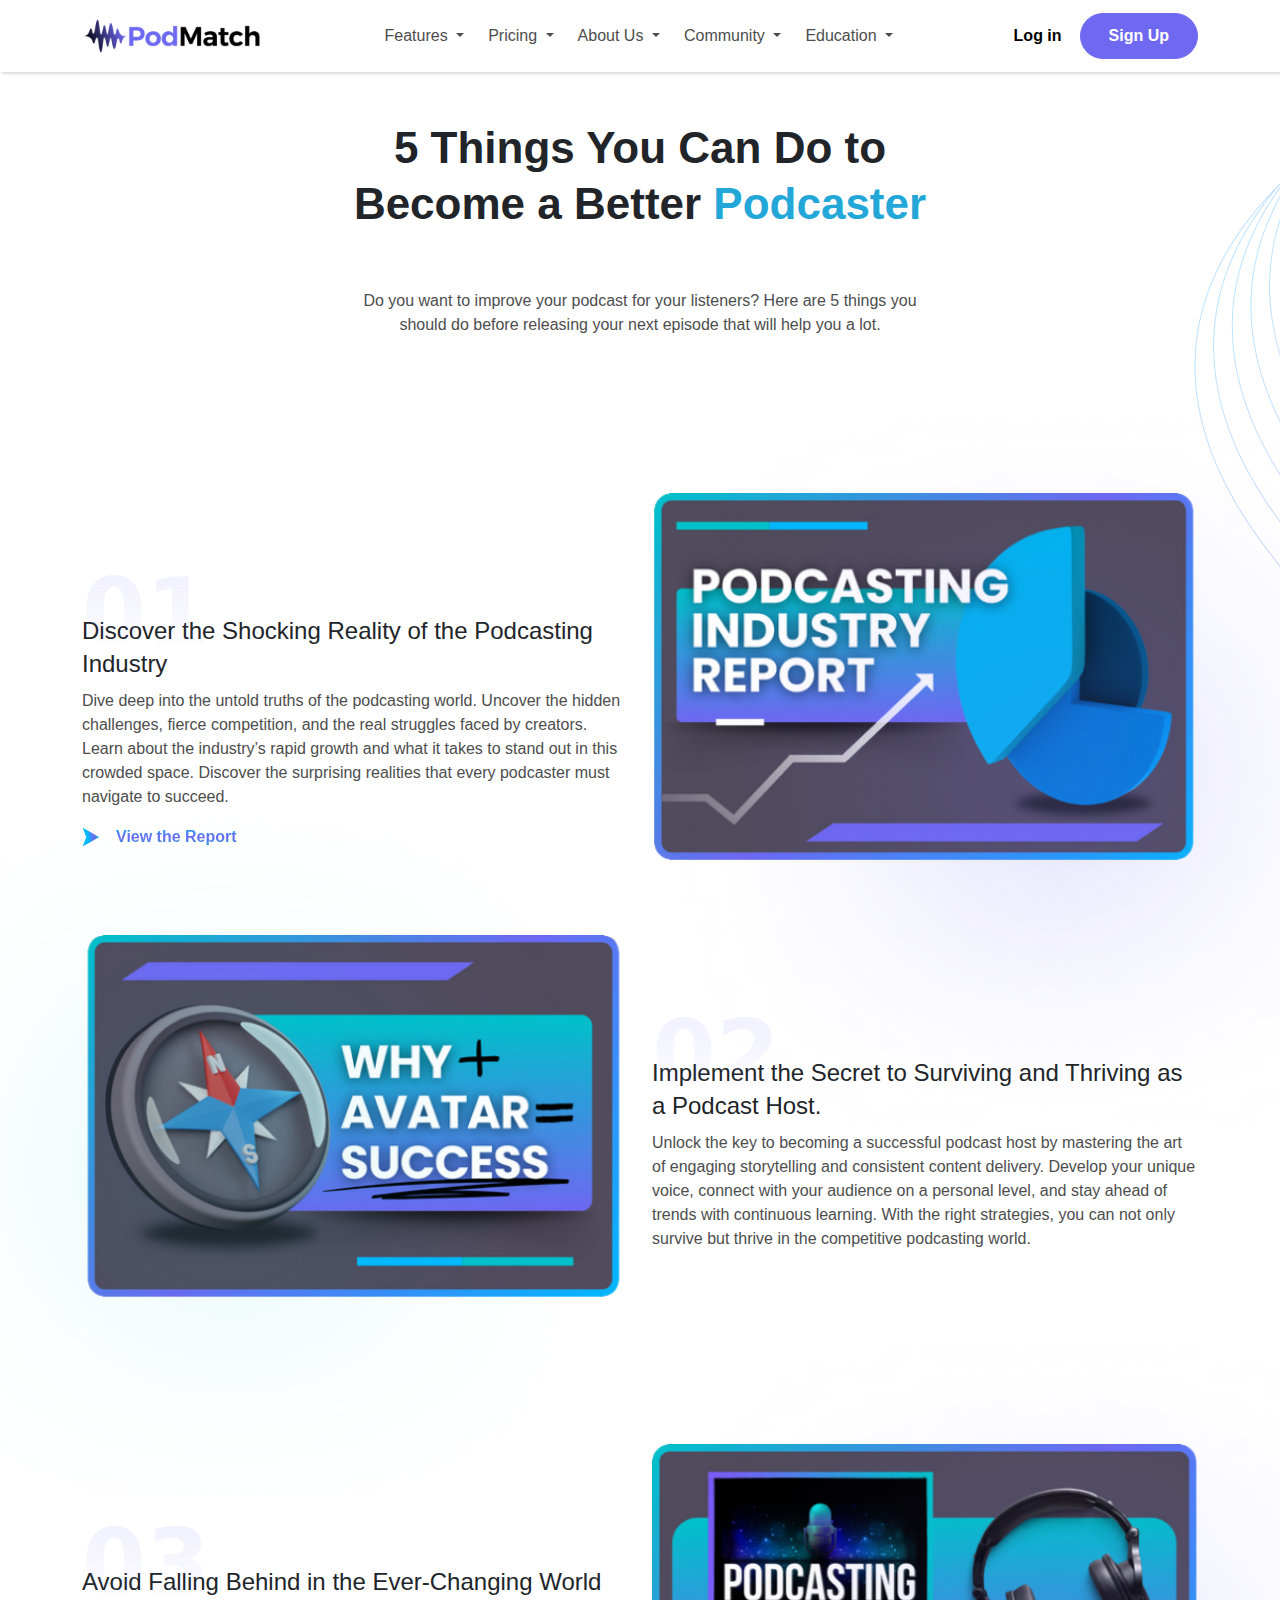
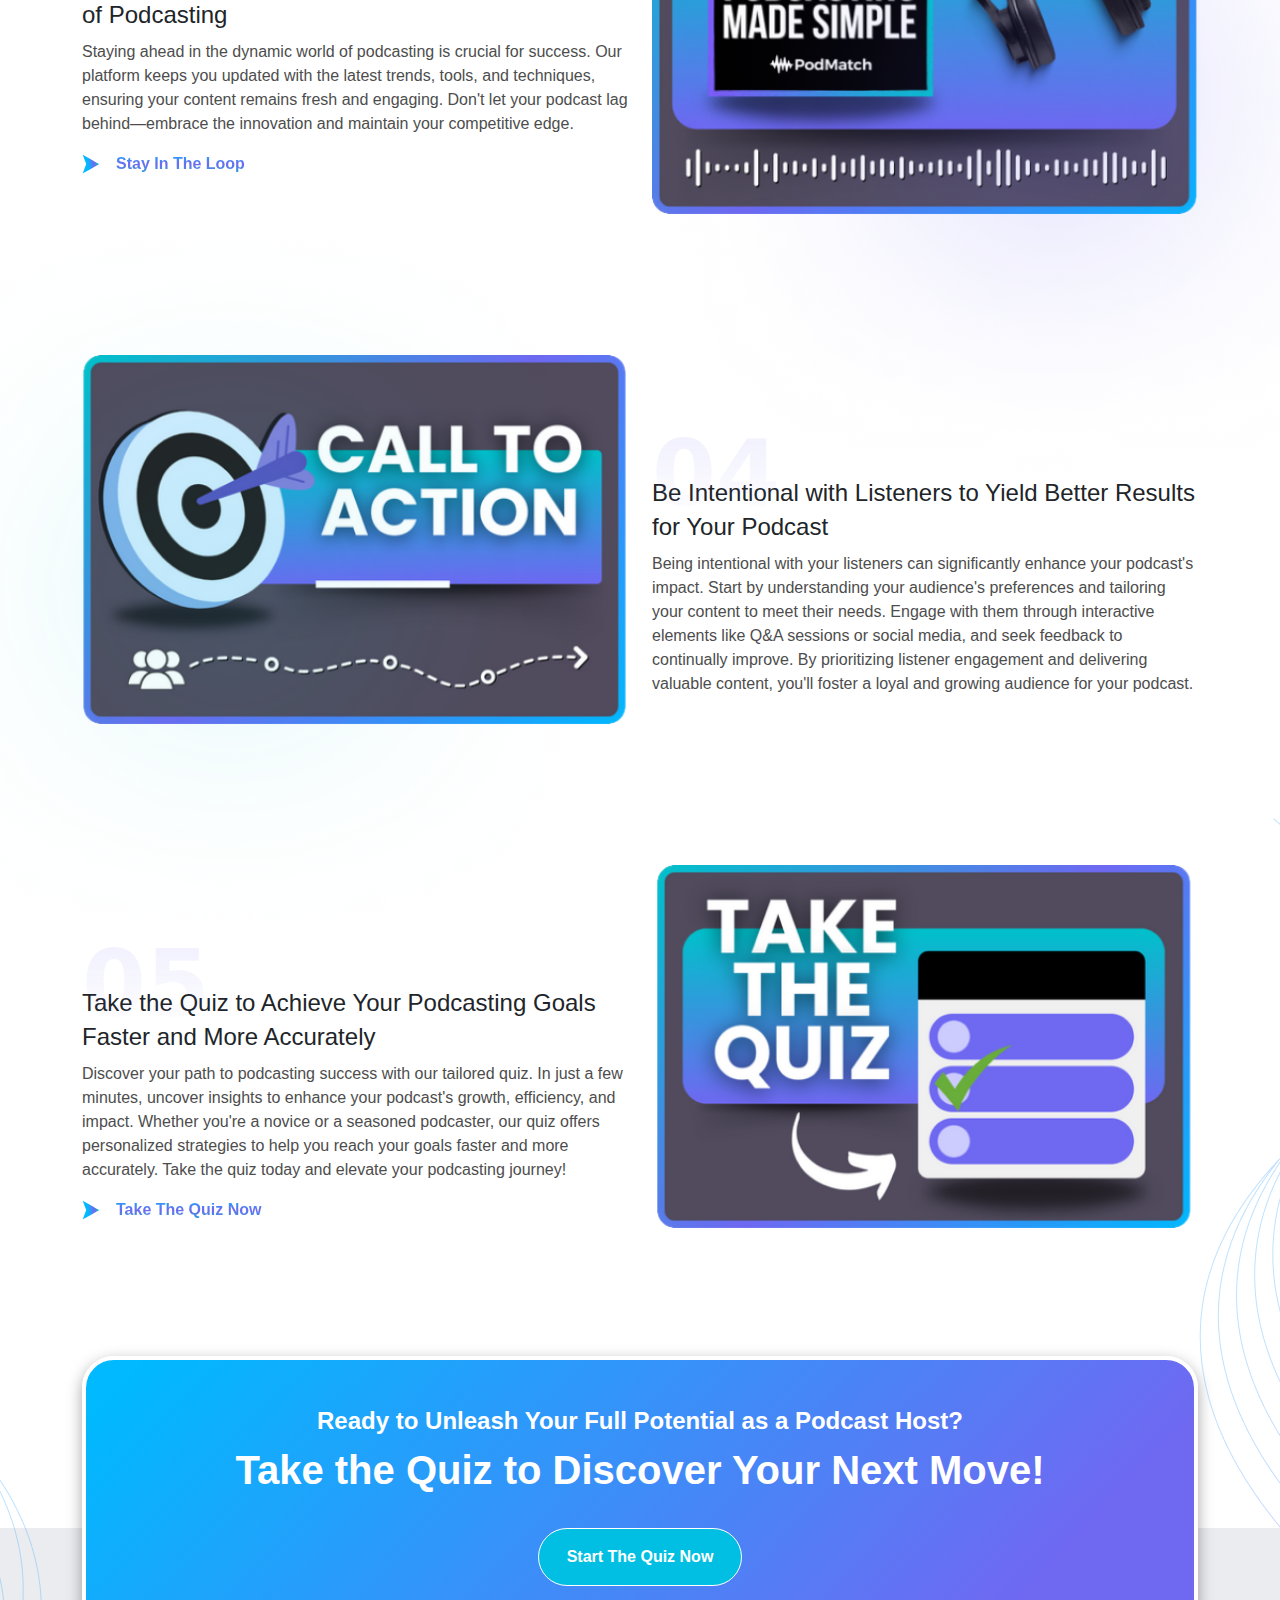
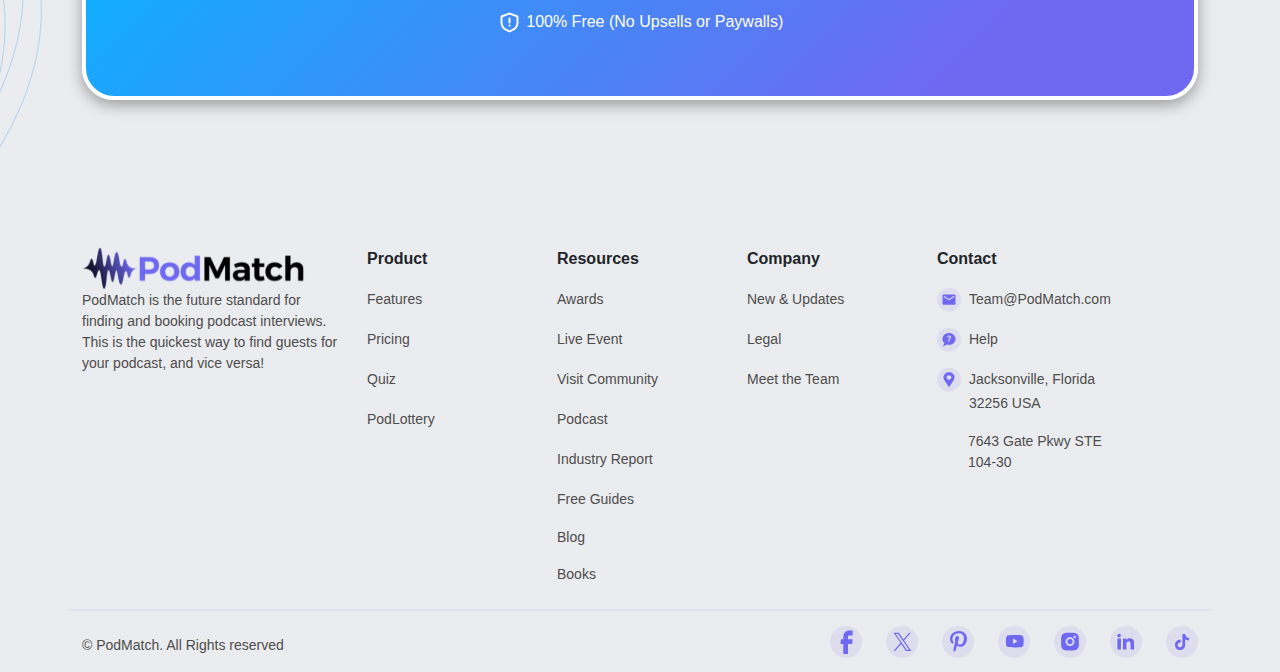
==== commit 3a7ec313: "back to top button added" ====
--- a/index.html
+++ b/index.html
@@ -417,7 +417,9 @@
                 </div>
             </div>
         </section>
-        <button onclick="topFunction()" id="myBtn" title="Go to top">Top</button>
+        <button onclick="topFunction()" id="myBtn" title="Go to top">
+            <div class="d-flex align-items-center justify-content-center"><img src="./assets/images/png/back-top.png" alt="back-to-top" class="d-flex"></div>
+        </button>
     </main>
 
 
--- a/assets/css/style.css
+++ b/assets/css/style.css
@@ -419,6 +419,26 @@
     padding-bottom: 70px;
 }
 
+#myBtn {
+    display: none;
+    position: fixed;
+    bottom: 20px;
+    right: 30px;
+    z-index: 99;
+    border: none;
+    cursor: pointer;
+    width: 40px;
+    height: 40px;
+    border-radius: 30px;
+    background-color: #514B5D;
+    transition: transform 0.3s ease, box-shadow 0.3s ease;
+}
+
+#myBtn:hover {
+    box-shadow: 0 0 25px #362ddb;
+    transform: scale(1.1);
+}
+
 @media (max-width:992px) {
 
     .flex-direction-reverse-lg {
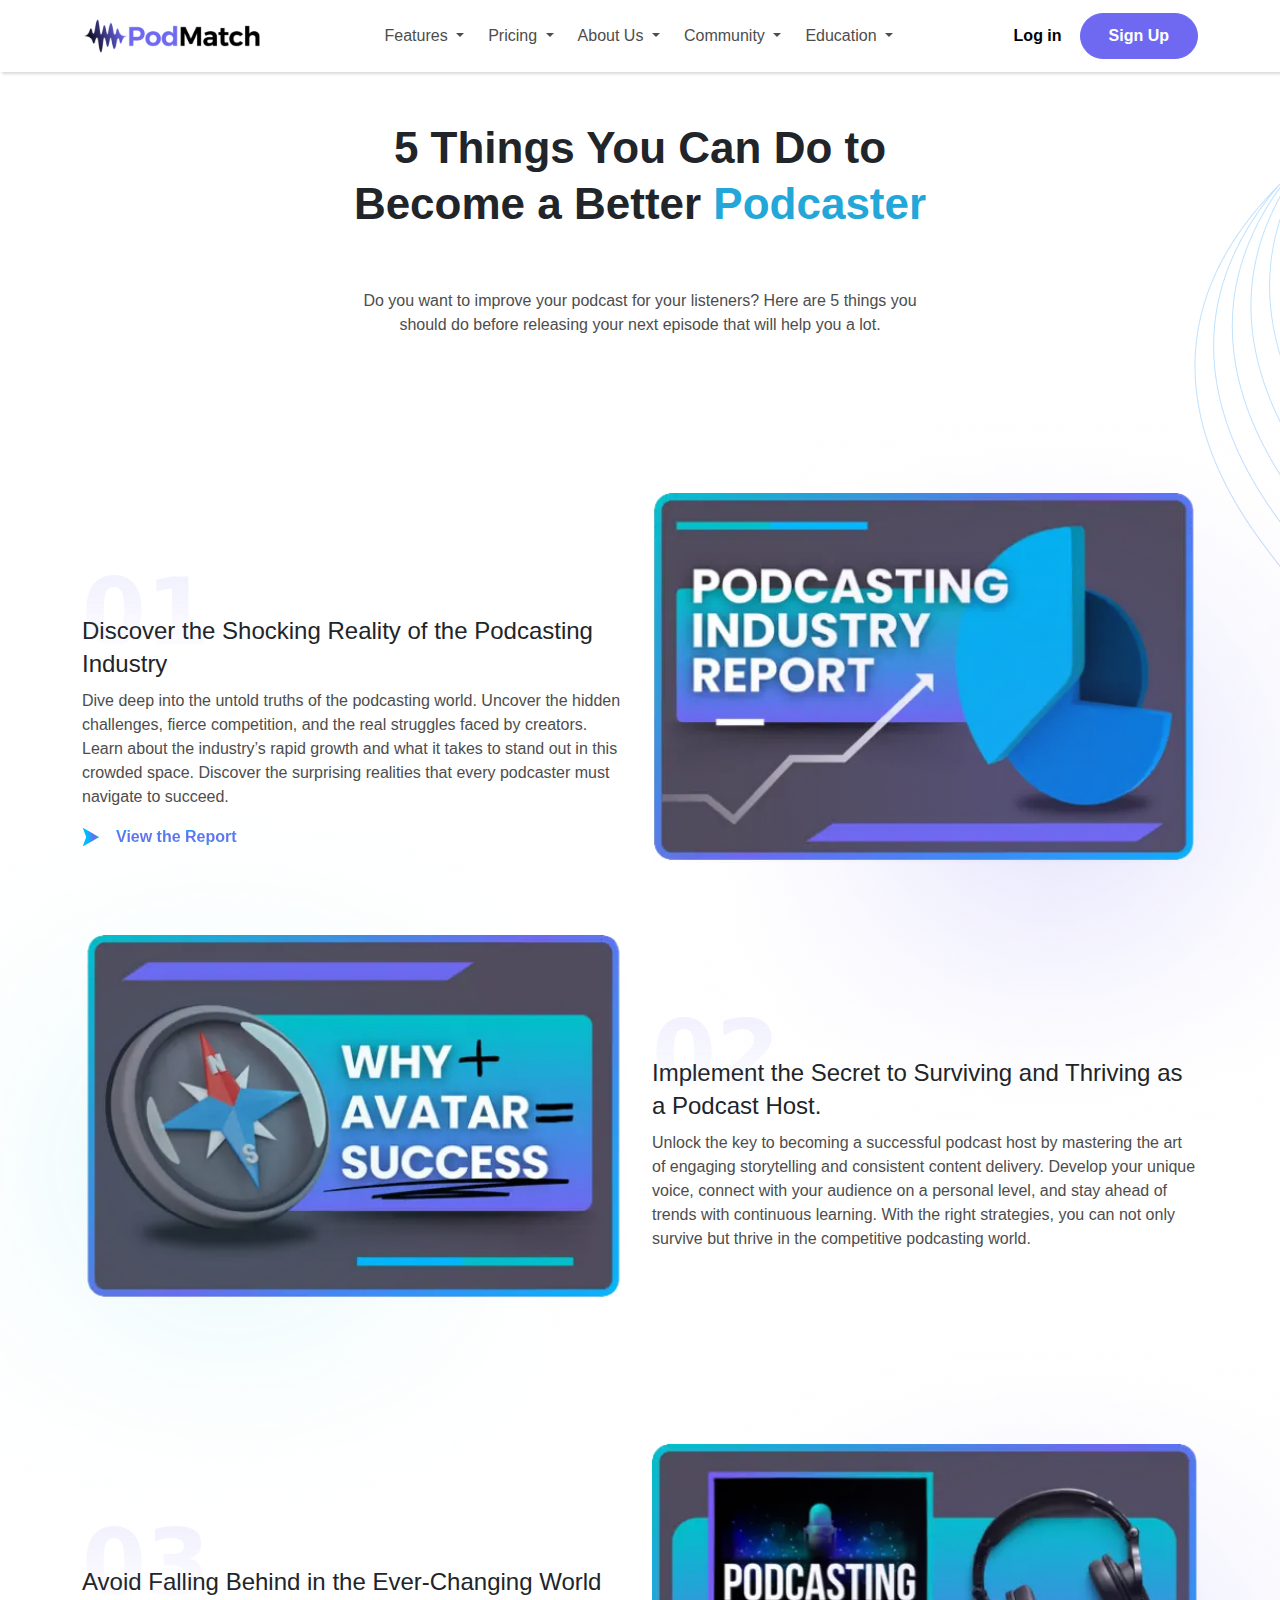
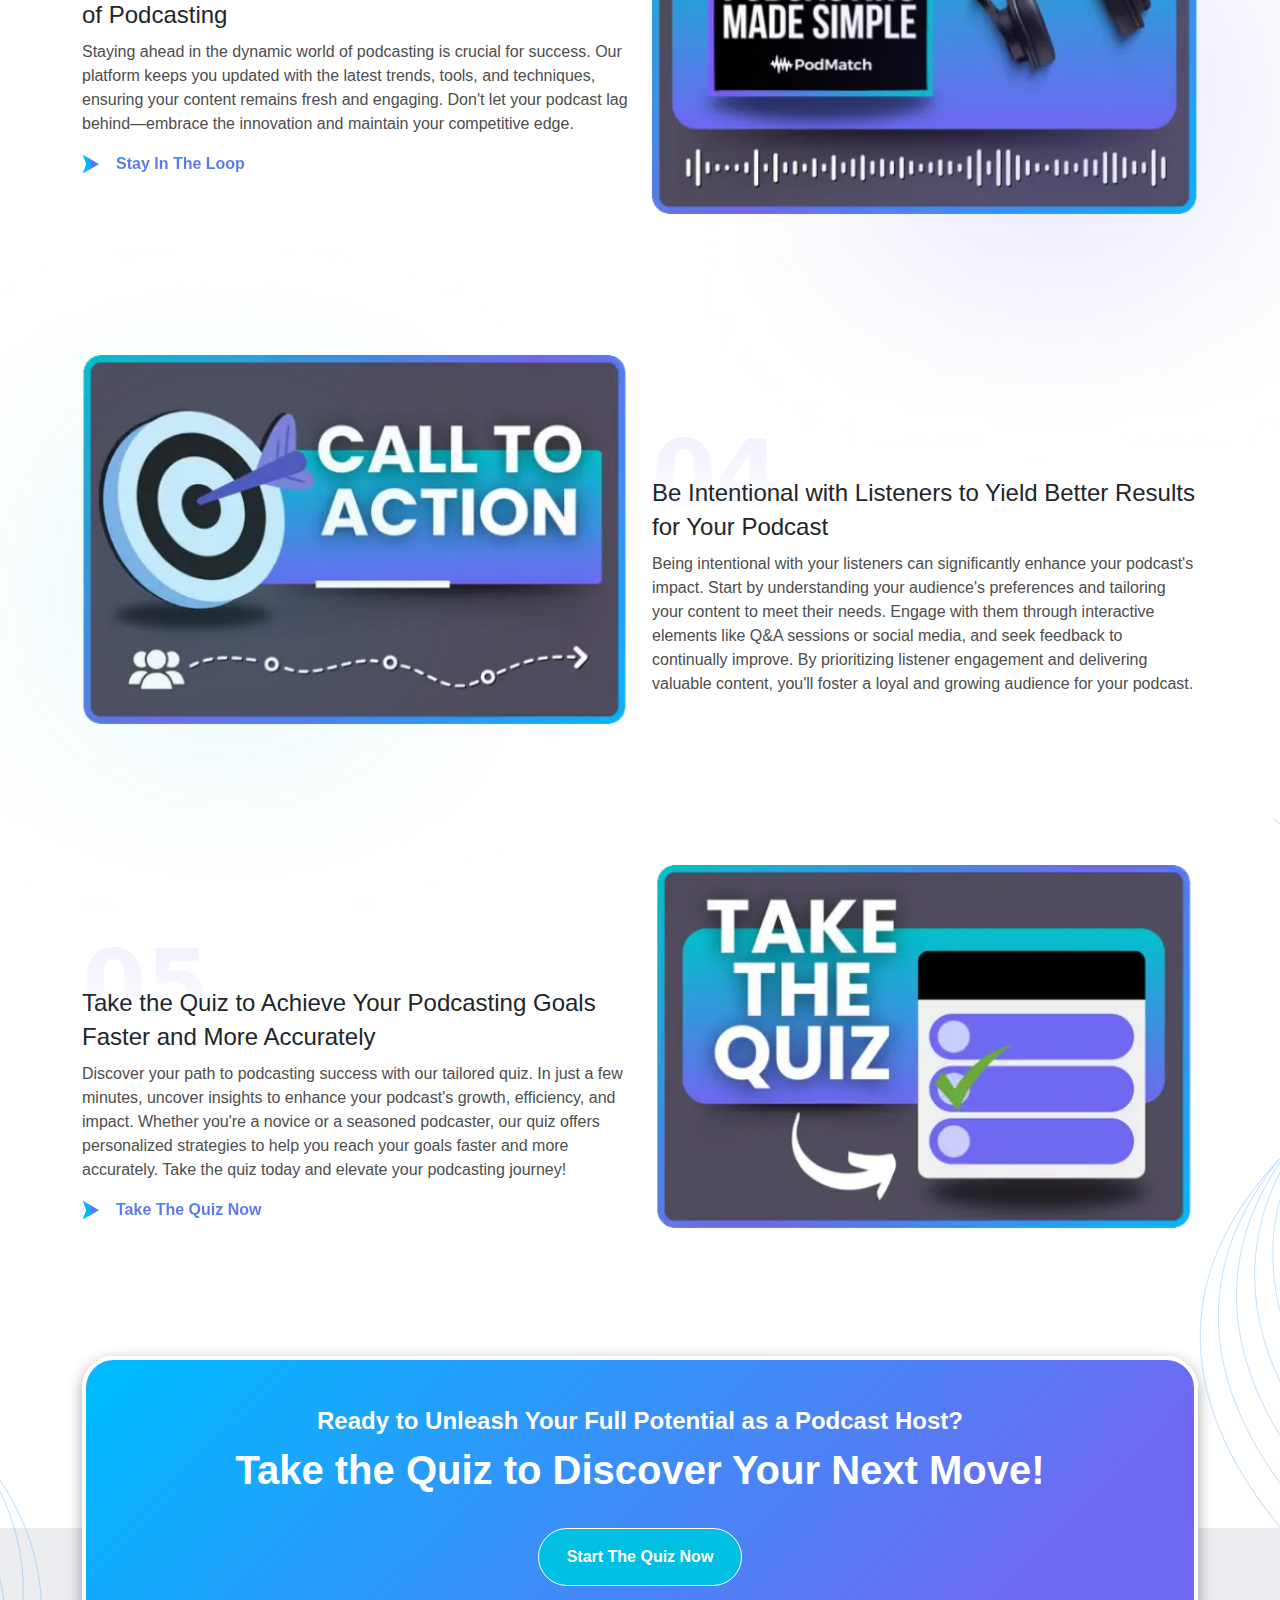
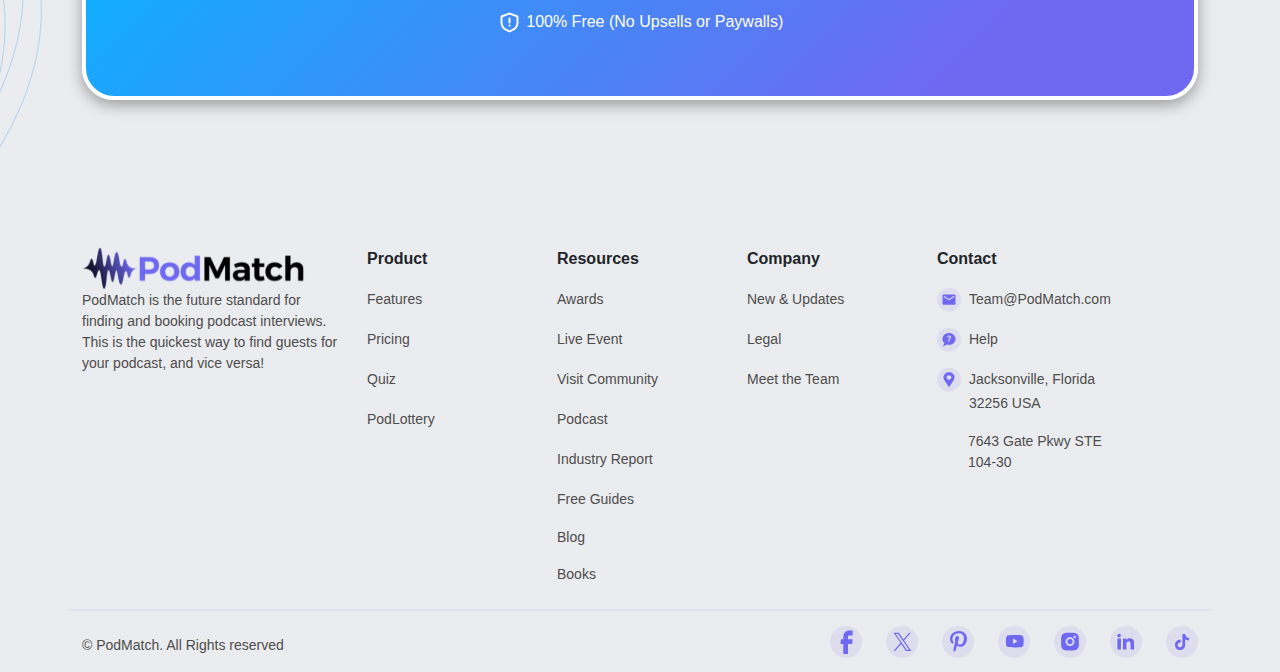
==== commit ef59f36c: "image issue" ====
--- a/index.html
+++ b/index.html
@@ -120,7 +120,7 @@
         <section class="pt-140 pt-md-70 position-relative pt-sm-40" id="section-2 py-x70">
             <div class="container">
                 <div class="row flex-direction-reverse-lg">
-                    <div class="col-12 col-lg-6  pt-70 pt-md-40">
+                    <div class="col-12 col-lg-6  pt-70 pt-md-40 pt-0-lg">
                         <div>
                             <p class="number-blur">01</p>
                             <h3 class="sec-3-heading graphik500">
@@ -140,7 +140,7 @@
                         </div>
                     </div>
                     <div class="col-12 col-lg-6">
-                        <div><img src="./assets/images/png/first-image.png" alt="card-image" class="w-100"></div>
+                        <div><img src="./assets/images/png/first-image.webp" alt="card-image" class="w-100"></div>
                     </div>
                 </div>
             </div>
@@ -153,9 +153,9 @@
             <div class="container">
                 <div class="row ">
                     <div class="col-12 col-lg-6">
-                        <div><img src="./assets/images/png/card-2.png" alt="card-image" class="w-100"></div>
-                    </div>
-                    <div class="col-12 col-lg-6 pt-70 pt-md-40">
+                        <div><img src="./assets/images/png/card-2.webp" alt="card-image" class="w-100"></div>
+                    </div>
+                    <div class="col-12 col-lg-6 pt-70 pt-md-40 pt-0-lg">
                         <div>
                             <p class="number-blur">02</p>
                             <h3 class="sec-3-heading graphik500">
@@ -183,7 +183,7 @@
         <section class="position-relative py-x70 pt-sm-40">
             <div class="container">
                 <div class="row flex-direction-reverse-lg">
-                    <div class="col-12 col-lg-6 pt-70 pt-md-40">
+                    <div class="col-12 col-lg-6 pt-70 pt-md-40 pt-0-lg">
                         <div>
                             <p class="number-blur">03</p>
                             <h3 class="sec-3-heading graphik500">Avoid Falling Behind in the Ever-Changing World of
@@ -202,7 +202,7 @@
                         </div>
                     </div>
                     <div class="col-12 col-lg-6 pt-md-40">
-                        <div><img src="./assets/images/png/card-3.png" alt="card-image" class="w-100"></div>
+                        <div><img src="./assets/images/png/card-3.webp" alt="card-image" class="w-100"></div>
                     </div>
                 </div>
             </div>
@@ -215,9 +215,9 @@
             <div class="container">
                 <div class="row">
                     <div class="col-12 col-lg-6">
-                        <div><img src="./assets/images/png/card-4.png" alt="card-image" class="w-100"></div>
-                    </div>
-                    <div class="col-12 col-lg-6 pt-70 pt-md-40">
+                        <div><img src="./assets/images/png/card-4.webp" alt="card-image" class="w-100"></div>
+                    </div>
+                    <div class="col-12 col-lg-6 pt-70 pt-md-40 pt-0-lg">
                         <div>
                             <p class="number-blur">04</p>
                             <h3 class="sec-3-heading graphik500">Be Intentional with Listeners to Yield Better Results
@@ -246,7 +246,7 @@
         <section class=" py-x70 pt-sm-40">
             <div class="container">
                 <div class="row flex-direction-reverse-lg">
-                    <div class="col-12 col-lg-6 pt-70 pt-md-40">
+                    <div class="col-12 col-lg-6 pt-70 pt-md-40 pt-0-lg">
                         <div>
                             <p class="number-blur">05</p>
                             <h3 class="sec-3-heading graphik500">Take the Quiz to Achieve Your Podcasting Goals Faster
@@ -269,7 +269,7 @@
                         </div>
                     </div>
                     <div class="col-12 col-lg-6     pt-md-40">
-                        <div><img src="./assets/images/png/card-5.png" alt="card-image" class="w-100"></div>
+                        <div><img src="./assets/images/png/card-5.webp" alt="card-image" class="w-100"></div>
                     </div>
                 </div>
             </div>
@@ -418,7 +418,8 @@
             </div>
         </section>
         <button onclick="topFunction()" id="myBtn" title="Go to top">
-            <div class="d-flex align-items-center justify-content-center"><img src="./assets/images/png/back-top.png" alt="back-to-top" class="d-flex"></div>
+            <div class="d-flex align-items-center justify-content-center"><img src="./assets/images/png/back-top.png"
+                    alt="back-to-top" class="d-flex"></div>
         </button>
     </main>
 
--- a/assets/css/style.css
+++ b/assets/css/style.css
@@ -1,4 +1,3 @@
-@import url('https://fonts.cdnfonts.com/css/graphik-trial');
 
 * {
     margin: 0%;
@@ -439,6 +438,12 @@
     transform: scale(1.1);
 }
 
+@media (max-width:1200px) {
+    .pt-0-lg {
+        padding-top: 0;
+    }
+}
+
 @media (max-width:992px) {
 
     .flex-direction-reverse-lg {
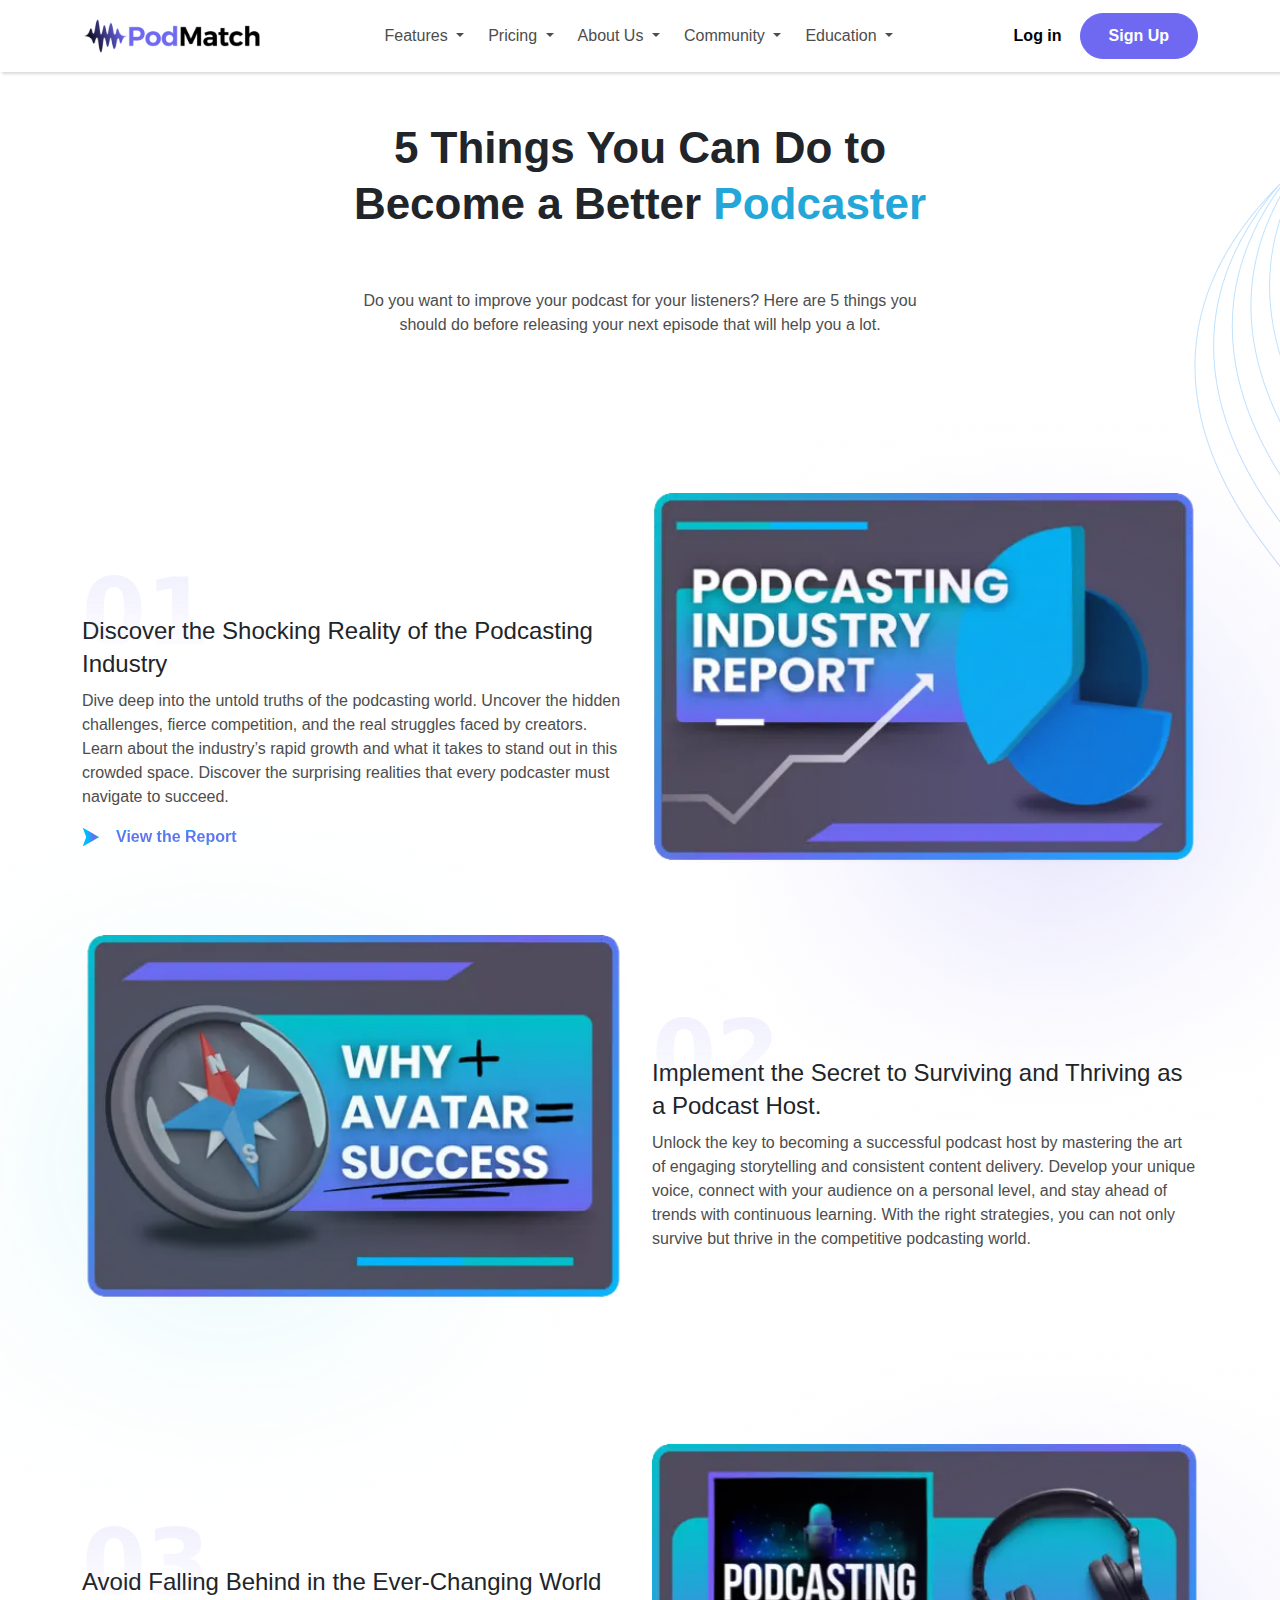
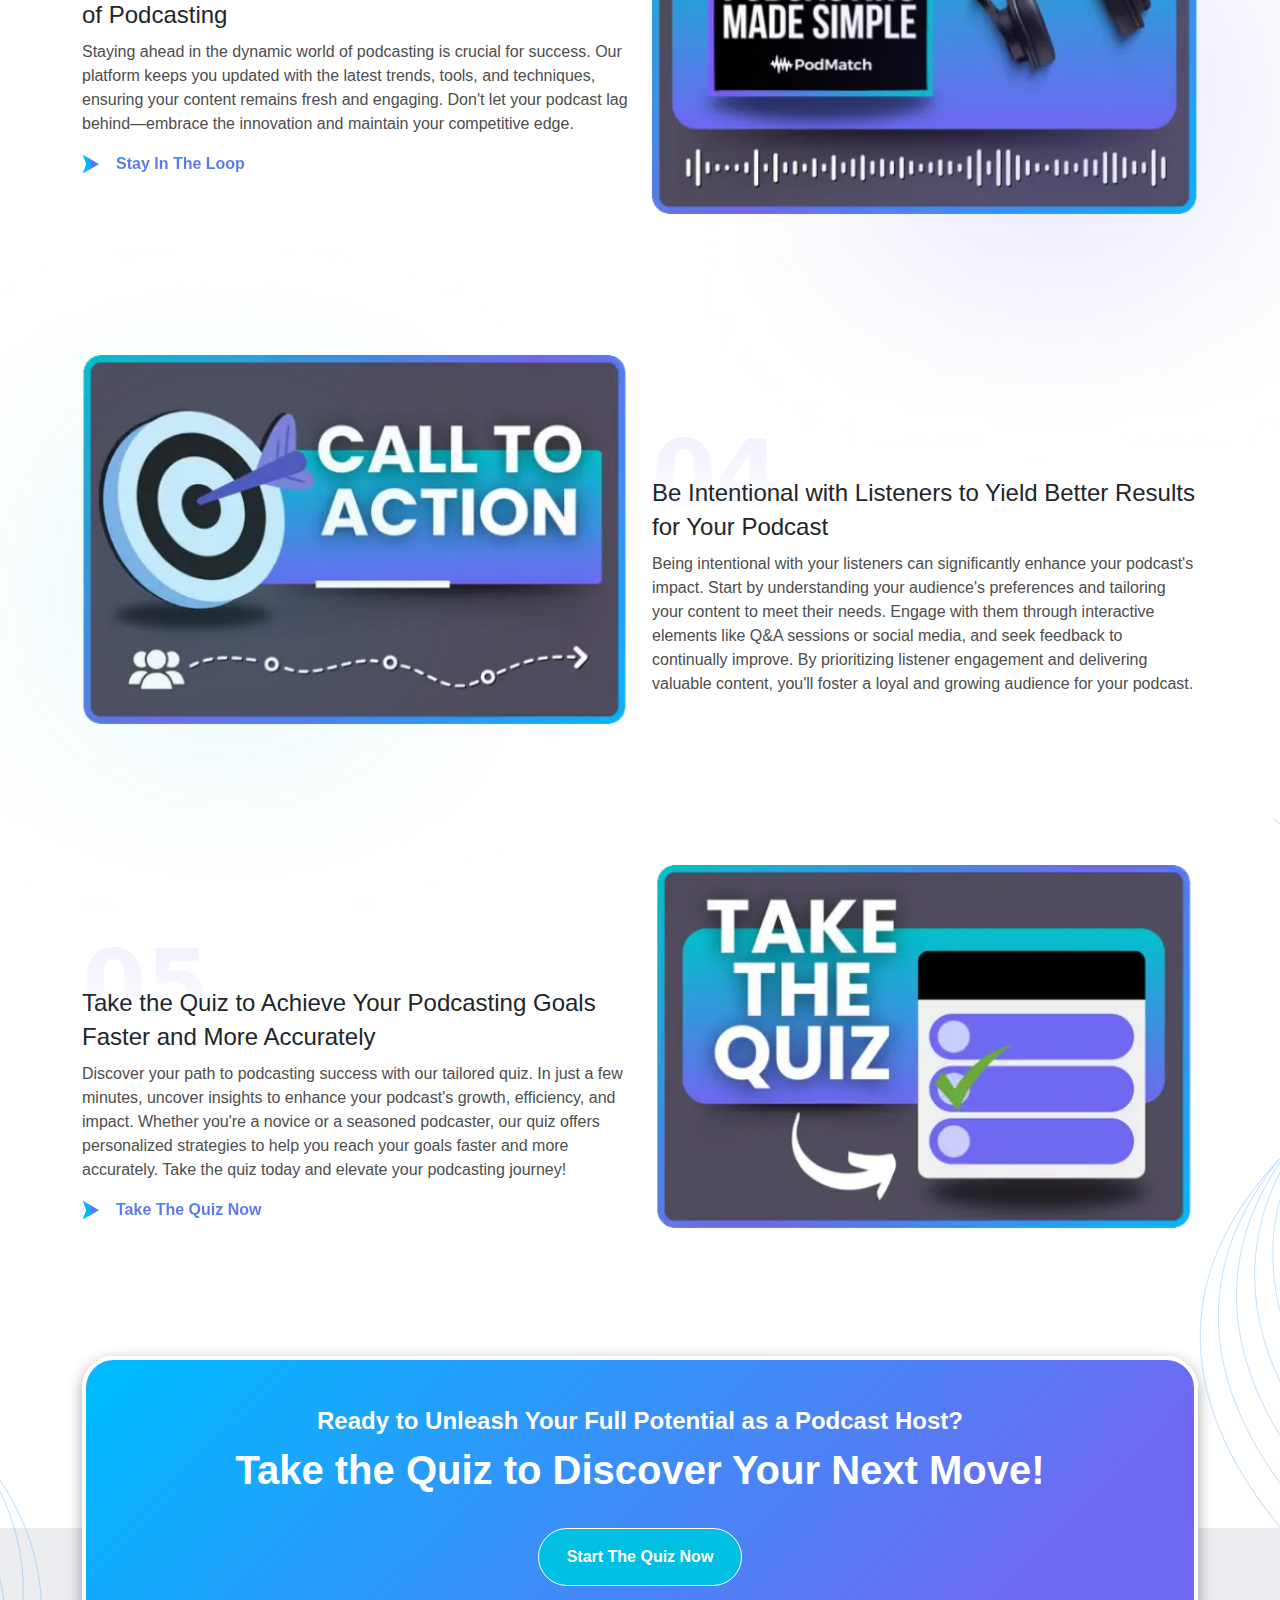
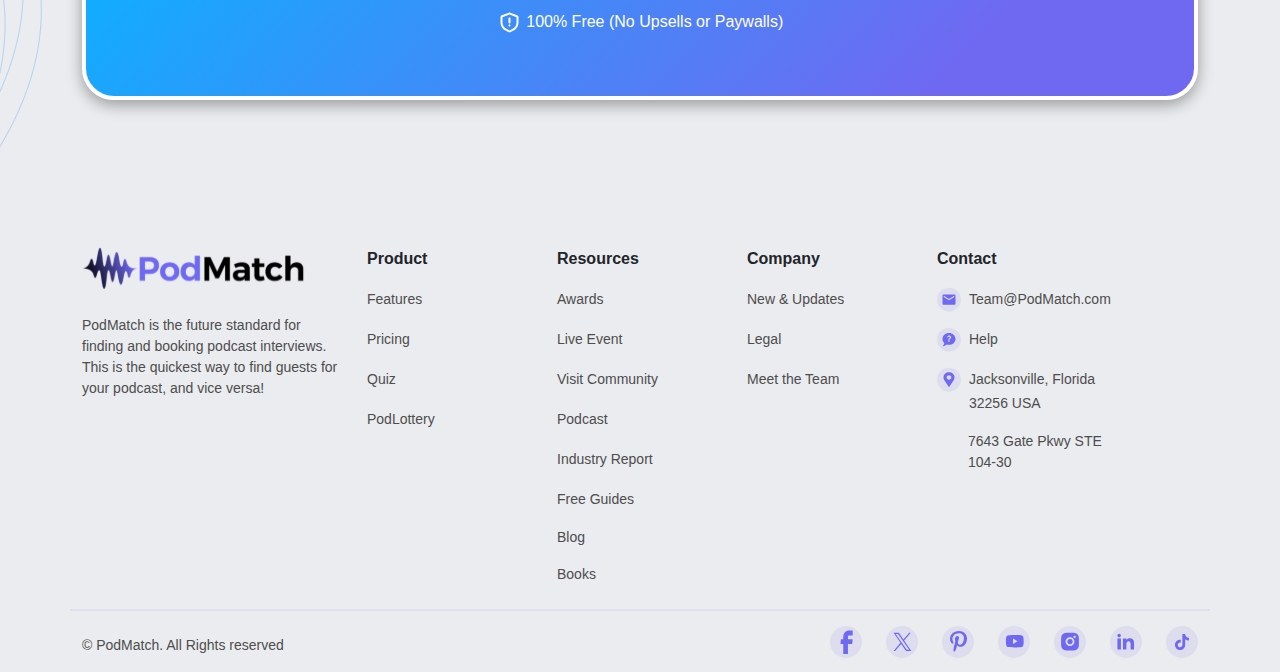
==== commit 7a9c12ed: "margin-adjust" ====
--- a/index.html
+++ b/index.html
@@ -306,7 +306,7 @@
                 <div class="row pt-100 pt-sm-50">
                     <div class="col-lg-3 col-12 pb-sm-20">
                         <div><img src="./assets/images/svg/podcast-footer.svg" alt="logo-svg"></div>
-                        <p class="footer-para">PodMatch is the future standard for finding and booking podcast
+                        <p class="footer-para mt-25">PodMatch is the future standard for finding and booking podcast
                             interviews.
                             This is the quickest
                             way to find guests for
--- a/assets/css/style.css
+++ b/assets/css/style.css
@@ -1,4 +1,3 @@
-
 * {
     margin: 0%;
     padding: 0%;
@@ -438,6 +437,10 @@
     transform: scale(1.1);
 }
 
+.mt-25 {
+    margin-top: 25px;
+}
+
 @media (max-width:1200px) {
     .pt-0-lg {
         padding-top: 0;
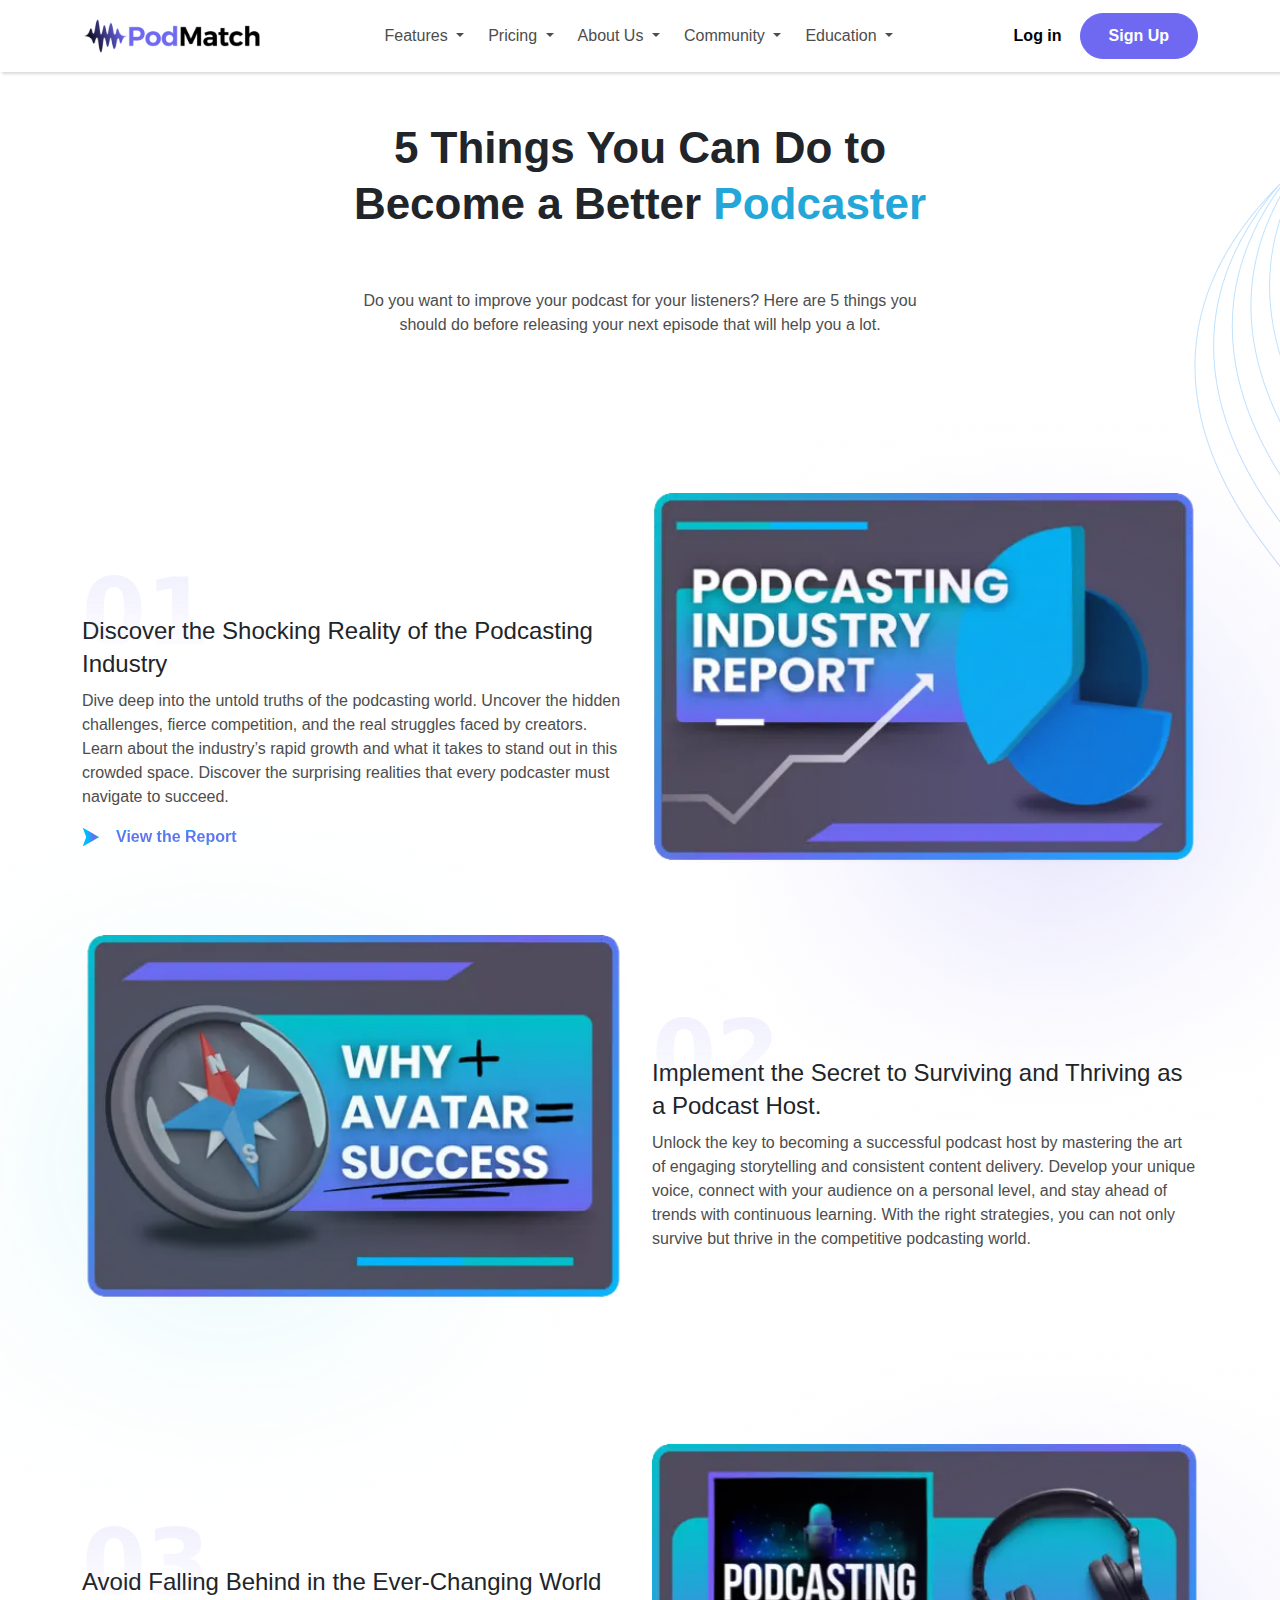
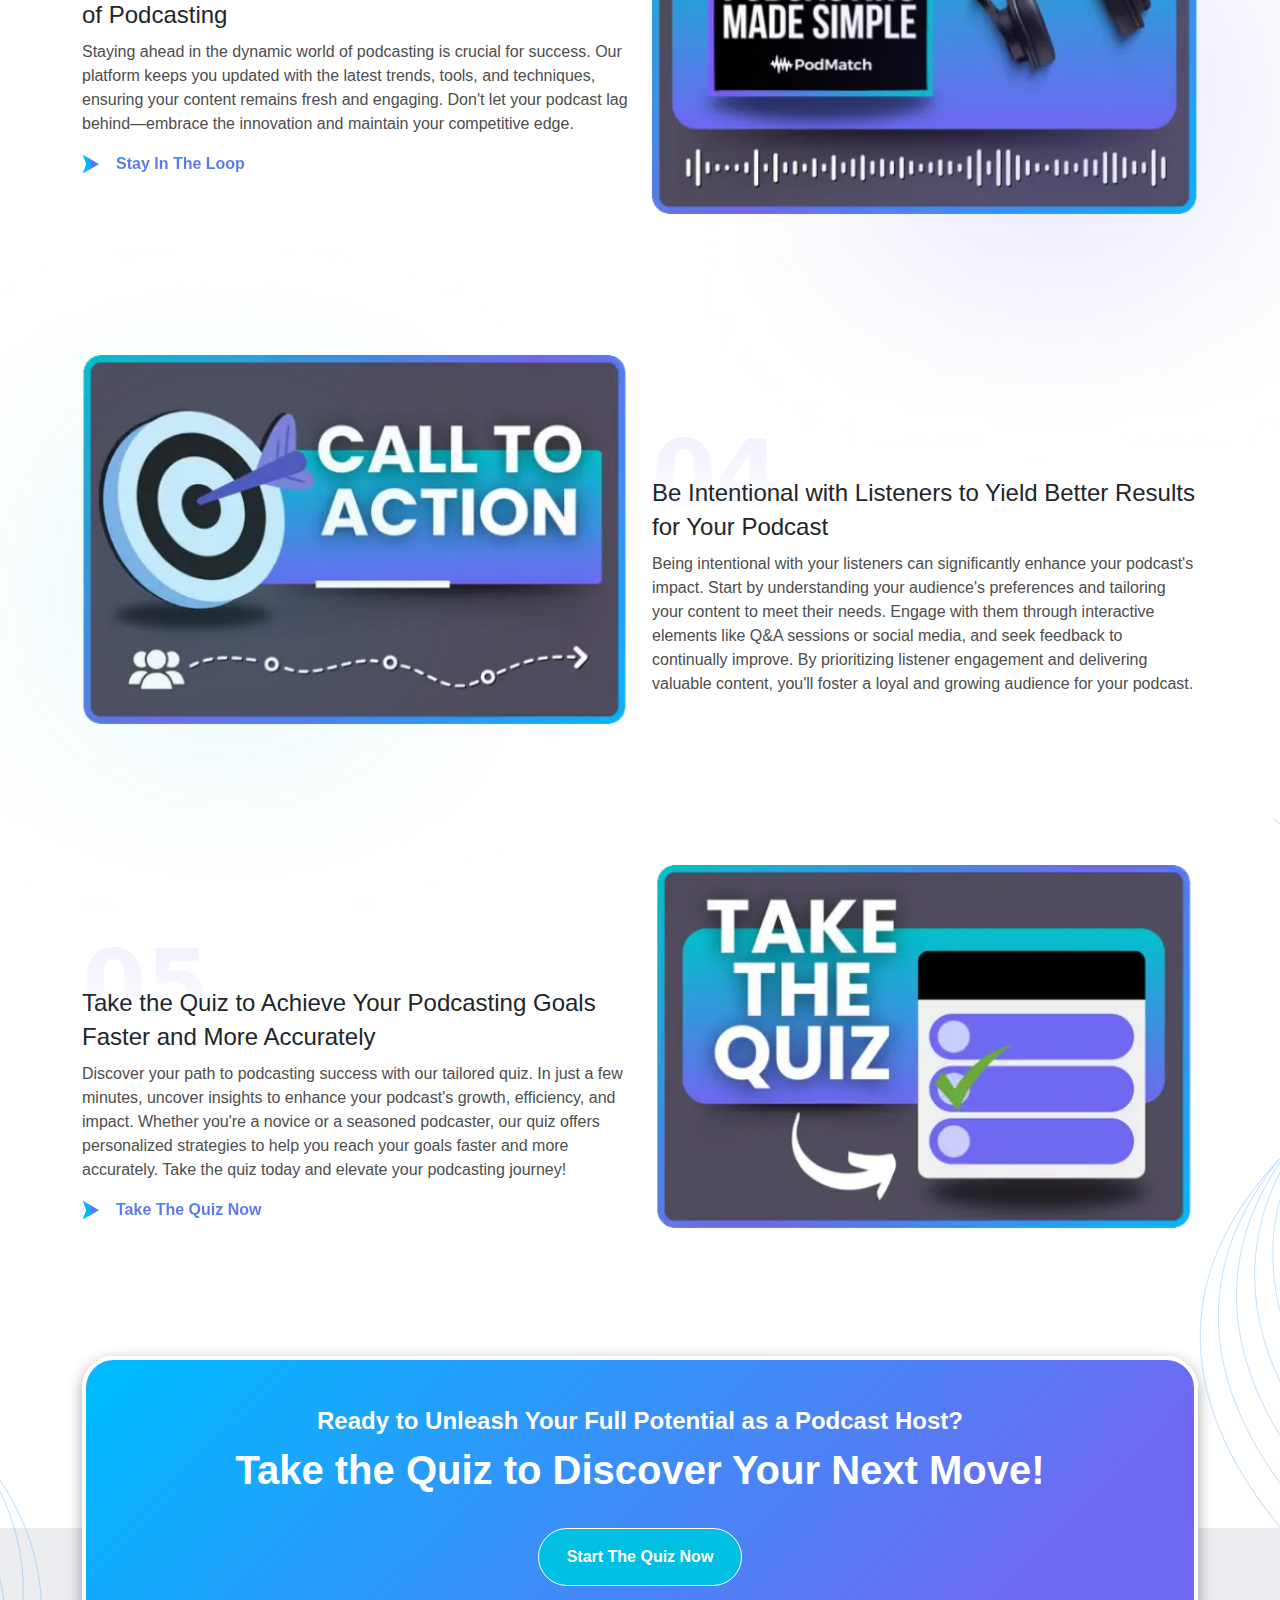
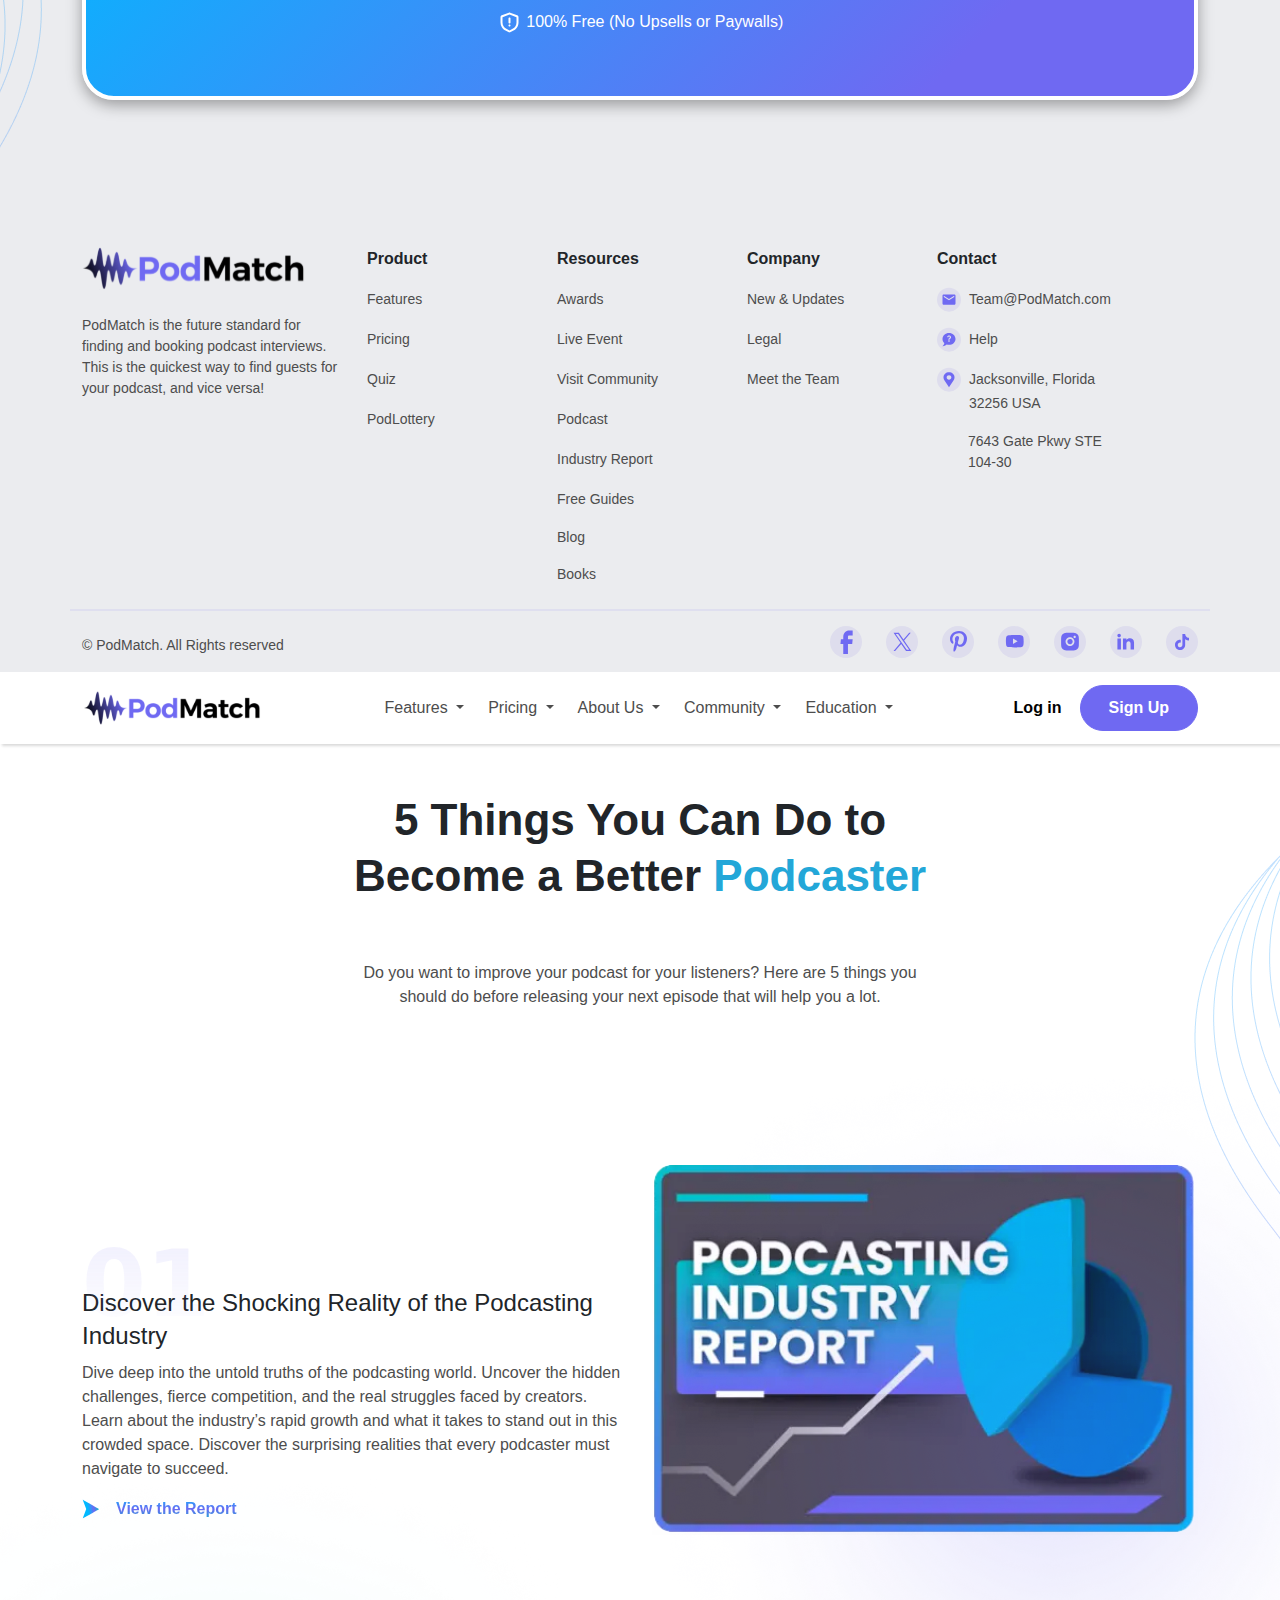
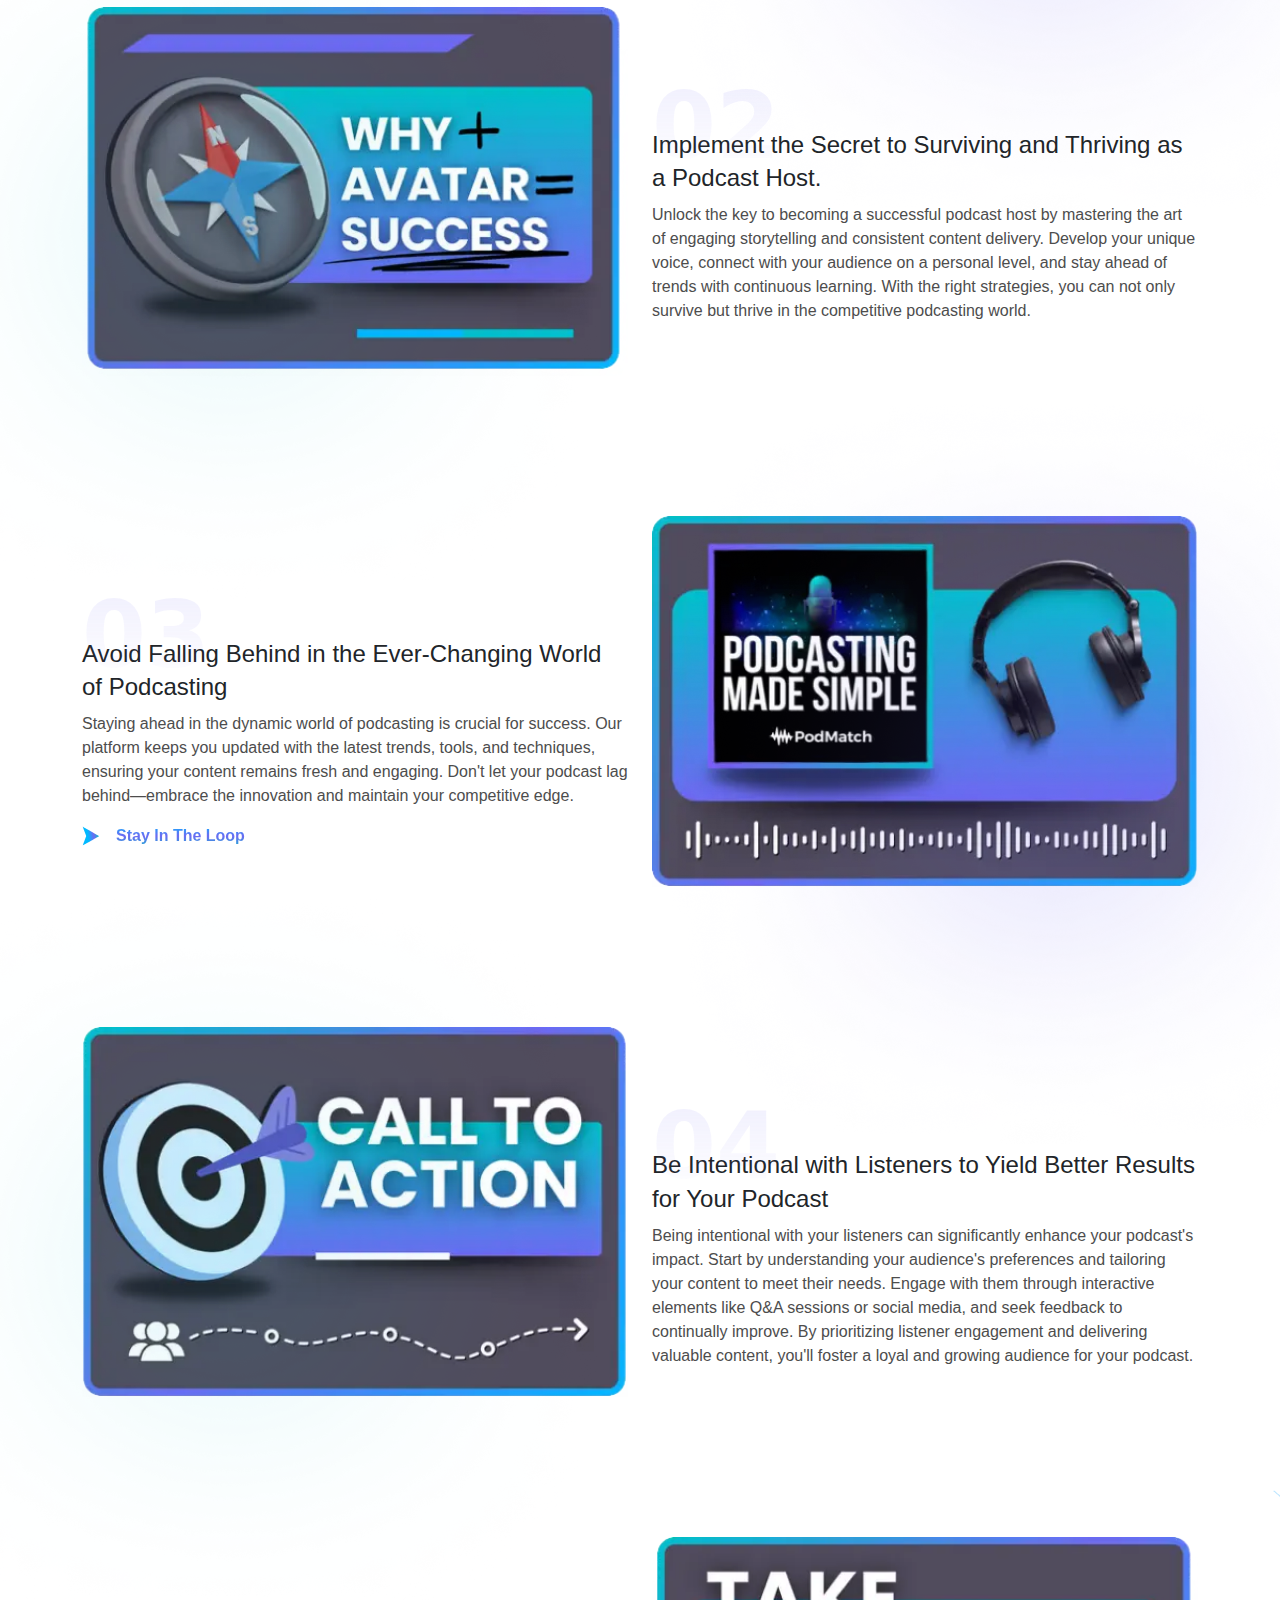
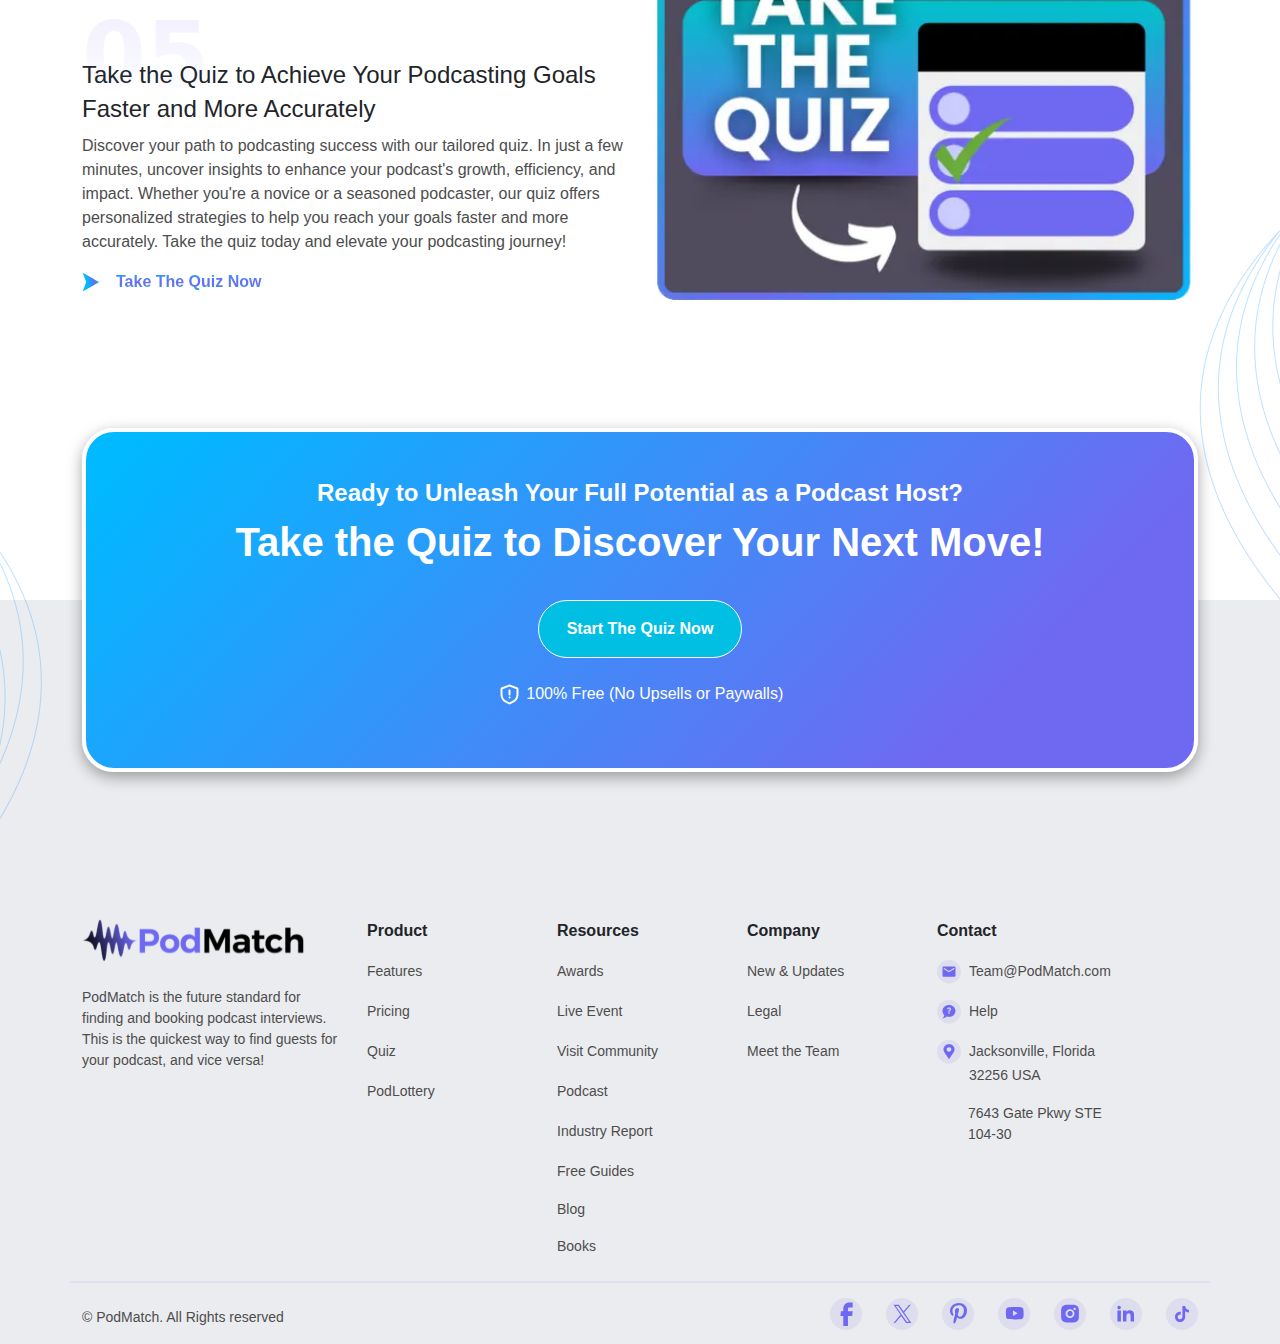
==== commit a5b2b3f3: "all section merged" ====
--- a/index.html
+++ b/index.html
@@ -12,6 +12,415 @@
 </head>
 
 <body>
+    <main class="overflow-hidden">
+        <section class="nav-bar w-100">
+            <div class="container ">
+    
+                <nav class="d-flex align-items-center justify-content-between padding-12">
+                    <div>
+                        <img src="./assets/images/svg/podmatch-logo.svg" alt="podmatch-logo">
+                    </div>
+                    <div class="py-4 d-flex align-items-center gap-4 mb-0 menulist close">
+                        <div class="dropdown navbar-iteams">
+                            <a class="nav-items graphik400 fw-normal btn-secondary dropdown-toggle" href="#" role="button"
+                                data-bs-toggle="dropdown" aria-expanded="false">
+                                Features
+                            </a>
+    
+                            <ul class="dropdown-menu">
+                                <li><a class="dropdown-item" href="#section-1">Features</a></li>
+                                <li><a class="dropdown-item" href="#section-2">Pricing</a></li>
+                                <li><a class="dropdown-item" href="#">About Us</a></li>
+                            </ul>
+                        </div>
+                        <div class="dropdown navbar-iteams">
+                            <a class="nav-items graphik400 fw-normal btn-secondary dropdown-toggle" href="#" role="button"
+                                data-bs-toggle="dropdown" aria-expanded="false">
+                                Pricing
+                            </a>
+    
+                            <ul class="dropdown-menu">
+                                <li><a class="dropdown-item" href="#">Features</a></li>
+                                <li><a class="dropdown-item" href="#">Pricing</a></li>
+                                <li><a class="dropdown-item" href="#">About Us</a></li>
+                            </ul>
+                        </div>
+                        <div class="dropdown navbar-iteams">
+                            <a class="nav-items graphik400 fw-normal btn-secondary dropdown-toggle" href="#" role="button"
+                                data-bs-toggle="dropdown" aria-expanded="false">
+                                About Us
+                            </a>
+    
+                            <ul class="dropdown-menu">
+                                <li><a class="dropdown-item" href="#">Features</a></li>
+                                <li><a class="dropdown-item" href="#">Pricing</a></li>
+                                <li><a class="dropdown-item" href="#">Community</a></li>
+                            </ul>
+                        </div>
+                        <div class="dropdown navbar-iteams">
+                            <a class="nav-items graphik400 fw-normal btn-secondary dropdown-toggle" href="#" role="button"
+                                data-bs-toggle="dropdown" aria-expanded="false">
+                                Community
+                            </a>
+    
+                            <ul class="dropdown-menu">
+                                <li><a class="dropdown-item" href="#">Community</a></li>
+                                <li><a class="dropdown-item" href="#">Education </a></li>
+                                <li><a class="dropdown-item" href="#">About Us</a></li>
+                            </ul>
+                        </div>
+                        <div class="dropdown navbar-iteams">
+                            <a class="nav-items graphik400 fw-normal btn-secondary dropdown-toggle" href="#" role="button"
+                                data-bs-toggle="dropdown" aria-expanded="false">
+                                Education
+                            </a>
+                            <ul class="dropdown-menu">
+                                <li><a class="dropdown-item" href="#">Features</a></li>
+                                <li><a class="dropdown-item" href="#">Pricing</a></li>
+                                <li><a class="dropdown-item" href="#">About Podcast</a></li>
+                            </ul>
+                        </div>
+                        <div class="d-flex d-lg-none">
+                            <button class="log-inbtn graphik600 mr-18">Log in</button>
+                            <button class="sign-upbtn graphik600">Sign Up</button>
+                        </div>
+                    </div>
+                    <div class="d-none d-lg-flex">
+                        <button class="log-inbtn graphik600 mr-18">Log in</button>
+                        <button class="sign-upbtn graphik600">Sign Up</button>
+                    </div>
+                    <div class="hamburger d-lg-none" onclick="opennav()">
+                        <div class="dash1"></div>
+                        <div class="dash2"></div>
+                        <div class="dash3"></div>
+                    </div>
+                </nav>
+            </div>
+        </section>
+        <!-- section-2 -->
+        <section class="position-relative" id="section-1">
+            <div class="position-absolute first-ellipse d-lg-flex d-none "><img src="./assets/images/png/1st-ellipse.png"
+                    alt="ellipse">
+            </div>
+            <div class="container">
+                <div class="d-flex justify-content-center flex-column align-items-center">
+                    <h2 class="sec-2-heading graphik600 pb-3 py-lg-5 pt-5 ">
+                        5 Things You Can Do to Become a Better <span class="podcast-txt">Podcaster</span>
+                    </h2>
+                    <p class="sec-2-para graphik400 ">Do you want to improve your podcast for your listeners? Here are 5
+                        things you should do before
+                        releasing your next
+                        episode that will help you a lot.
+                    </p>
+                </div>
+    
+            </div>
+        </section>
+        <!-- section-3 -->
+        <section class="pt-140 pt-md-70 position-relative pt-sm-40" id="section-2 py-x70">
+            <div class="container">
+                <div class="row flex-direction-reverse-lg">
+                    <div class="col-12 col-lg-6  pt-70 pt-md-40 pt-0-lg">
+                        <div>
+                            <p class="number-blur">01</p>
+                            <h3 class="sec-3-heading graphik500">
+                                Discover the Shocking Reality of the Podcasting Industry
+                            </h3>
+                            <p class="sec-3-para">Dive deep into the untold truths of the podcasting world. Uncover the
+                                hidden challenges,
+                                fierce competition, and the
+                                real struggles faced by creators. Learn about the industry’s rapid growth and what it
+                                takes
+                                to stand out in this crowded
+                                space. Discover the surprising realities that every podcaster must navigate to succeed.
+                            </p>
+                            <p class="view-font graphik600 d-flex gap-3 mb-140 mb-70"><img
+                                    src="./assets/images/svg/gradient-arrow.svg" alt="gradient-arrow">View the Report
+                            </p>
+                        </div>
+                    </div>
+                    <div class="col-12 col-lg-6">
+                        <div><img src="./assets/images/png/first-image.webp" alt="card-image" class="w-100"></div>
+                    </div>
+                </div>
+            </div>
+            <div class="position-absolute blue-shadow-1 d-lg-flex d-none"><img src="./assets/images/png/blue-shadow.png"
+                    alt="shadow">
+            </div>
+        </section>
+        <!-- section-4 -->
+        <section class="position-relative py-x70 pt-sm-40">
+            <div class="container">
+                <div class="row ">
+                    <div class="col-12 col-lg-6">
+                        <div><img src="./assets/images/png/card-2.webp" alt="card-image" class="w-100"></div>
+                    </div>
+                    <div class="col-12 col-lg-6 pt-70 pt-md-40 pt-0-lg">
+                        <div>
+                            <p class="number-blur">02</p>
+                            <h3 class="sec-3-heading graphik500">
+                                Implement the Secret to Surviving and Thriving as a Podcast Host.
+                            </h3>
+                            <p class="sec-3-para">Unlock the key to becoming a successful podcast host by mastering the
+                                art
+                                of engaging storytelling and consistent
+                                content delivery. Develop your unique voice, connect with your audience on a personal
+                                level,
+                                and stay ahead of trends
+                                with continuous learning. With the right strategies, you can not only survive but thrive
+                                in
+                                the competitive podcasting
+                                world.</p>
+                        </div>
+                    </div>
+                </div>
+            </div>
+            <div class="position-absolute sky-shadow-1 d-lg-flex d-none"><img src="./assets/images/png/sky-shadow.png"
+                    alt="shadow">
+            </div>
+        </section>
+        <!-- section-5 -->
+        <section class="position-relative py-x70 pt-sm-40">
+            <div class="container">
+                <div class="row flex-direction-reverse-lg">
+                    <div class="col-12 col-lg-6 pt-70 pt-md-40 pt-0-lg">
+                        <div>
+                            <p class="number-blur">03</p>
+                            <h3 class="sec-3-heading graphik500">Avoid Falling Behind in the Ever-Changing World of
+                                Podcasting
+                            </h3>
+                            <p class="sec-3-para">Staying ahead in the dynamic world of podcasting is crucial for
+                                success.
+                                Our platform keeps you updated with the latest
+                                trends, tools, and techniques, ensuring your content remains fresh and engaging. Don't
+                                let
+                                your podcast lag
+                                behind—embrace the innovation and maintain your competitive edge.</p>
+                            <p class="view-font graphik600 d-flex gap-3 mb-140 mb-70"><img
+                                    src="./assets/images/svg/gradient-arrow.svg" alt="gradient-arrow">Stay In The Loop
+                            </p>
+                        </div>
+                    </div>
+                    <div class="col-12 col-lg-6 pt-md-40">
+                        <div><img src="./assets/images/png/card-3.webp" alt="card-image" class="w-100"></div>
+                    </div>
+                </div>
+            </div>
+            <div class="position-absolute blue-shadow-2 d-lg-flex d-none"><img src="./assets/images/png/blue-shadow.png"
+                    alt="shadow">
+            </div>
+        </section>
+        <!-- section-6 -->
+        <section class="position-relative py-x70 pt-sm-40">
+            <div class="container">
+                <div class="row">
+                    <div class="col-12 col-lg-6">
+                        <div><img src="./assets/images/png/card-4.webp" alt="card-image" class="w-100"></div>
+                    </div>
+                    <div class="col-12 col-lg-6 pt-70 pt-md-40 pt-0-lg">
+                        <div>
+                            <p class="number-blur">04</p>
+                            <h3 class="sec-3-heading graphik500">Be Intentional with Listeners to Yield Better Results
+                                for
+                                Your Podcast
+                            </h3>
+                            <p class="sec-3-para">Being intentional with your listeners can significantly enhance your
+                                podcast's impact. Start by understanding your
+                                audience's preferences and tailoring your content to meet their needs. Engage with them
+                                through interactive elements
+                                like Q&A sessions or social media, and seek feedback to continually improve. By
+                                prioritizing
+                                listener engagement and
+                                delivering valuable content, you'll foster a loyal and growing audience for your
+                                podcast.
+                            </p>
+                        </div>
+                    </div>
+                </div>
+            </div>
+            <div class="position-absolute sky-shadow-2 d-lg-flex d-none"><img src="./assets/images/png/sky-shadow.png"
+                    alt="shadow">
+            </div>
+        </section>
+        <!-- section-7 -->
+        <section class=" py-x70 pt-sm-40">
+            <div class="container">
+                <div class="row flex-direction-reverse-lg">
+                    <div class="col-12 col-lg-6 pt-70 pt-md-40 pt-0-lg">
+                        <div>
+                            <p class="number-blur">05</p>
+                            <h3 class="sec-3-heading graphik500">Take the Quiz to Achieve Your Podcasting Goals Faster
+                                and
+                                More Accurately
+                            </h3>
+                            <p class="sec-3-para">Discover your path to podcasting success with our tailored quiz. In
+                                just a
+                                few minutes, uncover insights to enhance your
+                                podcast's growth, efficiency, and impact. Whether you're a novice or a seasoned
+                                podcaster,
+                                our quiz offers personalized
+                                strategies to help you reach your goals faster and more accurately. Take the quiz today
+                                and
+                                elevate your podcasting
+                                journey!</p>
+                            <p class="view-font graphik600 d-flex gap-3 mb-140 mb-70"><img
+                                    src="./assets/images/svg/gradient-arrow.svg" alt="gradient-arrow">Take The Quiz Now
+                            </p>
+                        </div>
+                    </div>
+                    <div class="col-12 col-lg-6     pt-md-40">
+                        <div><img src="./assets/images/png/card-5.webp" alt="card-image" class="w-100"></div>
+                    </div>
+                </div>
+            </div>
+        </section>
+        <!-- section-8 -->
+        <section class="bg-color-8th py-5 position-relative py-x70 pt-sm-40">
+            <div class="position-absolute sec7-ellipse d-lg-flex d-none"><img src="./assets/images/png/2nd-ellipse.png"
+                    alt="ellipse">
+            </div>
+            <div class="container pt-70 pt-sm-0">
+                <div class="text-center sec-7-bg-color">
+                    <h3 class="ready-font">Ready to Unleash Your Full Potential as a Podcast Host?</h3>
+                    <h3 class="sec-7-h3">Take the Quiz to Discover Your Next Move!</h3>
+                    <button class="end-btn my-4 ">Start The Quiz Now</button>
+                    <p class="upsells-txt graphik400">
+                        <span>
+                            <svg width="25" height="25" viewBox="0 0 25 25" fill="none" xmlns="http://www.w3.org/2000/svg">
+                                <path
+                                    d="M13.202 2.695L20.202 5.32C20.5833 5.46293 20.9119 5.71885 21.1438 6.05355C21.3758 6.38825 21.5001 6.78578 21.5 7.193V12.556C21.5 14.2274 21.0346 15.8658 20.1559 17.2877C19.2772 18.7095 18.02 19.8585 16.525 20.606L13.171 22.283C12.9627 22.3872 12.7329 22.4414 12.5 22.4414C12.2671 22.4414 12.0373 22.3872 11.829 22.283L8.475 20.606C6.98004 19.8585 5.72277 18.7095 4.84407 17.2877C3.96537 15.8658 3.49996 14.2274 3.5 12.556V7.193C3.49995 6.78578 3.6242 6.38825 3.85615 6.05355C4.0881 5.71885 4.41669 5.46293 4.798 5.32L11.798 2.695C12.2506 2.52533 12.7494 2.52533 13.202 2.695ZM12.5 4.568L5.5 7.193V12.556C5.50023 13.8559 5.86239 15.13 6.54592 16.2356C7.22944 17.3413 8.20732 18.2348 9.37 18.816L12.5 20.383L15.63 18.818C16.793 18.2366 17.7711 17.3428 18.4546 16.2368C19.1382 15.1308 19.5001 13.8562 19.5 12.556V7.193L12.5 4.568ZM12.5 14.5C12.7652 14.5 13.0196 14.6054 13.2071 14.7929C13.3946 14.9804 13.5 15.2348 13.5 15.5C13.5 15.7652 13.3946 16.0196 13.2071 16.2071C13.0196 16.3946 12.7652 16.5 12.5 16.5C12.2348 16.5 11.9804 16.3946 11.7929 16.2071C11.6054 16.0196 11.5 15.7652 11.5 15.5C11.5 15.2348 11.6054 14.9804 11.7929 14.7929C11.9804 14.6054 12.2348 14.5 12.5 14.5ZM12.5 7.5C12.7652 7.5 13.0196 7.60536 13.2071 7.79289C13.3946 7.98043 13.5 8.23478 13.5 8.5V12.5C13.5 12.7652 13.3946 13.0196 13.2071 13.2071C13.0196 13.3946 12.7652 13.5 12.5 13.5C12.2348 13.5 11.9804 13.3946 11.7929 13.2071C11.6054 13.0196 11.5 12.7652 11.5 12.5V8.5C11.5 8.23478 11.6054 7.98043 11.7929 7.79289C11.9804 7.60536 12.2348 7.5 12.5 7.5Z"
+                                    fill="white" />
+                            </svg>
+                        </span> 100% Free (No Upsells or Paywalls)
+                    </p>
+                </div>
+            </div>
+        </section>
+        <!-- section-9 -->
+        <section class="sec-9-bg  position-relative mt-n1">
+            <div class="position-absolute sec9-ellipse d-lg-flex d-none"><img src="./assets/images/png/3rd-ellipse.png"
+                    alt="ellipse">
+            </div>
+            <div class="container">
+                <div class="row pt-100 pt-sm-50">
+                    <div class="col-lg-3 col-12 pb-sm-20">
+                        <div><img src="./assets/images/svg/podcast-footer.svg" alt="logo-svg"></div>
+                        <p class="footer-para mt-25">PodMatch is the future standard for finding and booking podcast
+                            interviews.
+                            This is the quickest
+                            way to find guests for
+                            your podcast, and vice versa!</p>
+                    </div>
+                    <div class="col-6 col-lg-2 col-sm-3">
+                        <p class="sec-9-ptxt">Product</p>
+                        <ul class="p-0 m-0 d-flex flex-column gap-3">
+                            <li><a href="" class="sec-9-comman">Features</a></li>
+                            <li><a href="" class="sec-9-comman">Pricing</a></li>
+                            <li><a href="" class="sec-9-comman">Quiz</a></li>
+                            <li><a href="" class="sec-9-comman">PodLottery</a></li>
+                        </ul>
+                    </div>
+                    <div class="col-6 col-lg-2 col-sm-3">
+                        <p class="sec-9-ptxt">Resources</p>
+                        <ul class="p-0 m-0 d-flex flex-column gap-3">
+                            <li><a href="" class="sec-9-comman">Awards</a></li>
+                            <li><a href="" class="sec-9-comman">Live Event</a></li>
+                            <li><a href="" class="sec-9-comman">Visit Community</a></li>
+                            <li><a href="" class="sec-9-comman">Podcast</a></li>
+                            <li><a href="" class="sec-9-comman">Industry Report</a></li>
+                            <li><a href="" class="sec-9-comman">Free Guides</a></li>
+                            <li><a href="" class="sec-9-comman d-sm-flex d-none">Blog</a></li>
+                            <li><a href="" class="sec-9-comman d-sm-flex d-none">Books</a></li>
+                        </ul>
+                    </div>
+                    <div class="col-6 col-lg-2 col-sm-3">
+                        <p class="sec-9-ptxt">Company</p>
+                        <ul class="p-0 m-0 d-flex flex-column gap-3">
+                            <li><a href="" class="sec-9-comman">New & Updates</a></li>
+                            <li><a href="" class="sec-9-comman">Legal</a></li>
+                            <li><a href="" class="sec-9-comman">Meet the Team</a></li>
+                        </ul>
+                    </div>
+                    <div class="col-6 col-lg-2 col-sm-3">
+                        <p class="sec-9-ptxt">Contact</p>
+                        <div class="d-flex gap-2">
+                            <span>
+                                <svg width="24" height="25" viewBox="0 0 24 25" fill="none"
+                                    xmlns="http://www.w3.org/2000/svg">
+                                    <rect y="0.628906" width="24" height="24" rx="12" fill="#DEDDED" />
+                                    <path
+                                        d="M6.8 17.829C6.4425 17.829 6.13657 17.7018 5.8822 17.4474C5.62783 17.193 5.50043 16.8869 5.5 16.529V8.72896C5.5 8.37146 5.6274 8.06552 5.8822 7.81115C6.137 7.55679 6.44293 7.42939 6.8 7.42896H17.2C17.5575 7.42896 17.8636 7.55635 18.1184 7.81115C18.3732 8.06595 18.5004 8.37189 18.5 8.72896V16.529C18.5 16.8865 18.3728 17.1926 18.1184 17.4474C17.8641 17.7022 17.5579 17.8294 17.2 17.829H6.8ZM12 13.279L17.2 10.029V8.72896L12 11.979L6.8 8.72896V10.029L12 13.279Z"
+                                        fill="#6F69F2" />
+                                </svg>
+                            </span>
+                            <p><a href="" class="sec-9-comman">Team@PodMatch.com</a></p>
+                        </div>
+                        <div class="d-flex gap-2">
+                            <span>
+                                <svg width="24" height="25" viewBox="0 0 24 25" fill="none"
+                                    xmlns="http://www.w3.org/2000/svg">
+                                    <rect y="0.628906" width="24" height="24" rx="12" fill="#DEDDED" />
+                                    <path
+                                        d="M12 5.96387C8.425 5.96387 5.5 8.62988 5.5 11.8883C5.5 13.4435 6.15 14.9246 7.32 15.9614C7.32 16.4058 7.06 17.5907 5.5 19.2939C5.5 19.2939 7.775 19.2939 9.725 17.4425C10.44 17.6647 11.22 17.8128 12 17.8128C15.575 17.8128 18.5 15.1468 18.5 11.8883C18.5 8.62988 15.575 5.96387 12 5.96387ZM12.65 14.8506H11.35V13.3695H12.65V14.8506ZM13.82 11.1478C13.625 11.444 13.365 11.5921 13.105 11.7402C12.91 11.8883 12.845 11.9624 12.78 12.1105C12.65 12.2586 12.65 12.4067 12.65 12.6289H11.35C11.35 12.2586 11.415 12.0365 11.545 11.8143C11.675 11.6662 11.935 11.444 12.26 11.2218C12.455 11.1478 12.585 10.9997 12.65 10.8516C12.715 10.7035 12.78 10.4813 12.78 10.3332C12.78 10.111 12.715 9.96289 12.585 9.81478C12.455 9.66667 12.26 9.59261 12.065 9.59261C11.87 9.59261 11.74 9.66667 11.61 9.74072C11.48 9.81478 11.415 9.96289 11.415 10.1851H10.115C10.18 9.66667 10.375 9.22233 10.7 8.92611C11.025 8.62988 11.48 8.55583 12.065 8.55583C12.65 8.55583 13.17 8.70394 13.495 9.00016C13.82 9.29639 14.015 9.74072 14.015 10.2591C14.08 10.5553 14.015 10.8516 13.82 11.1478Z"
+                                        fill="#6F69F2" />
+                                </svg>
+                            </span>
+                            <p><a href="" class="sec-9-comman">Help</a></p>
+                        </div>
+                        <div class="d-flex gap-2">
+                            <span>
+                                <svg width="24" height="25" viewBox="0 0 24 25" fill="none"
+                                    xmlns="http://www.w3.org/2000/svg">
+                                    <rect y="0.628906" width="24" height="24" rx="12" fill="#DEDDED" />
+                                    <path
+                                        d="M17.5 10.3789C17.5 9.68947 17.3577 9.00678 17.0813 8.36982C16.8049 7.73286 16.3998 7.1541 15.8891 6.6666C15.3784 6.17909 14.772 5.79238 14.1048 5.52854C13.4375 5.2647 12.7223 5.12891 12 5.12891C11.2777 5.12891 10.5625 5.2647 9.89524 5.52854C9.22795 5.79238 8.62163 6.17909 8.11091 6.6666C7.60019 7.1541 7.19506 7.73286 6.91866 8.36982C6.64226 9.00678 6.5 9.68947 6.5 10.3789C6.5 11.4192 6.82136 12.3867 7.36821 13.2027H7.36193L12 20.1289L16.6381 13.2027H16.6326C17.199 12.3601 17.5 11.38 17.5 10.3789ZM12 12.6289C11.3748 12.6289 10.7753 12.3919 10.3332 11.9699C9.8912 11.5479 9.64286 10.9756 9.64286 10.3789C9.64286 9.78217 9.8912 9.20987 10.3332 8.78792C10.7753 8.36596 11.3748 8.12891 12 8.12891C12.6252 8.12891 13.2247 8.36596 13.6668 8.78792C14.1088 9.20987 14.3571 9.78217 14.3571 10.3789C14.3571 10.9756 14.1088 11.5479 13.6668 11.9699C13.2247 12.3919 12.6252 12.6289 12 12.6289Z"
+                                        fill="#6F69F2" />
+                                </svg>
+                            </span>
+                            <p><a href="" class="sec-9-comman">Jacksonville, Florida 32256 USA </a></p>
+                        </div>
+                        <div class="ml-31">
+                            <p class="sec-9-comman">7643 Gate Pkwy STE 104-30</p>
+                        </div>
+                    </div>
+                </div>
+            </div>
+            <div class="container border-top-ft mt-4">
+                <div class="d-flex align-items-center justify-content-between sm-flex-column">
+                    <div>
+                        <p class="pt-4 sec-9-comman">© PodMatch. All Rights reserved</p>
+                    </div>
+                    <div class="d-flex gap-4">
+                        <div class="grey-circle d-flex align-items-center justify-content-center"><a
+                                href="https://www.facebook.com/" class="d-flex"><img src="./assets/images/svg/facebook.svg"
+                                    alt=""></a></div>
+                        <div class="grey-circle d-flex align-items-center justify-content-center"><a
+                                href="https://x.com/i/flow/login?input_flow_data=%7B%22requested_variant%22%3A%22eyJteCI6IjIifQ%3D%3D%22%7D"
+                                class="d-flex"><img src="./assets/images/svg/x-twt.svg" alt=""></a></div>
+                        <div class="grey-circle d-flex align-items-center justify-content-center"><a
+                                href="https://in.pinterest.com/" class="d-flex"><img src="./assets/images/svg/pinterest.svg"
+                                    alt=""></a></div>
+                        <div class="grey-circle d-flex align-items-center justify-content-center"><a
+                                href="https://www.youtube.com/" class="d-flex"><img src="./assets/images/svg/youtube.svg"
+                                    alt=""></a></div>
+                        <div class="grey-circle d-flex align-items-center justify-content-center"><a
+                                href="https://www.instagram.com/" class="d-flex"><img
+                                    src="./assets/images/svg/instagram.svg" alt=""></a></div>
+                        <div class="grey-circle d-flex align-items-center justify-content-center"><a
+                                href="https://in.linkedin.com/" class="d-flex"><img src="./assets/images/svg/linkedin.svg"
+                                    alt=""></a></div>
+                        <div class="grey-circle d-flex align-items-center justify-content-center"><a
+                                href="https://www.tiktok.com/about" class="d-flex"><img src="./assets/images/svg/tiktok.svg"
+                                    alt=""></a></div>
+                    </div>
+                </div>
+            </div>
+        </section>
+        <button onclick="topFunction()" id="myBtn" title="Go to top">
+            <div class="d-flex align-items-center justify-content-center"><img src="./assets/images/png/back-top.png"
+                    alt="back-to-top" class="d-flex"></div>
+        </button>
+    </main>
     <main class="overflow-hidden">
         <section class="nav-bar w-100">
             <div class="container ">
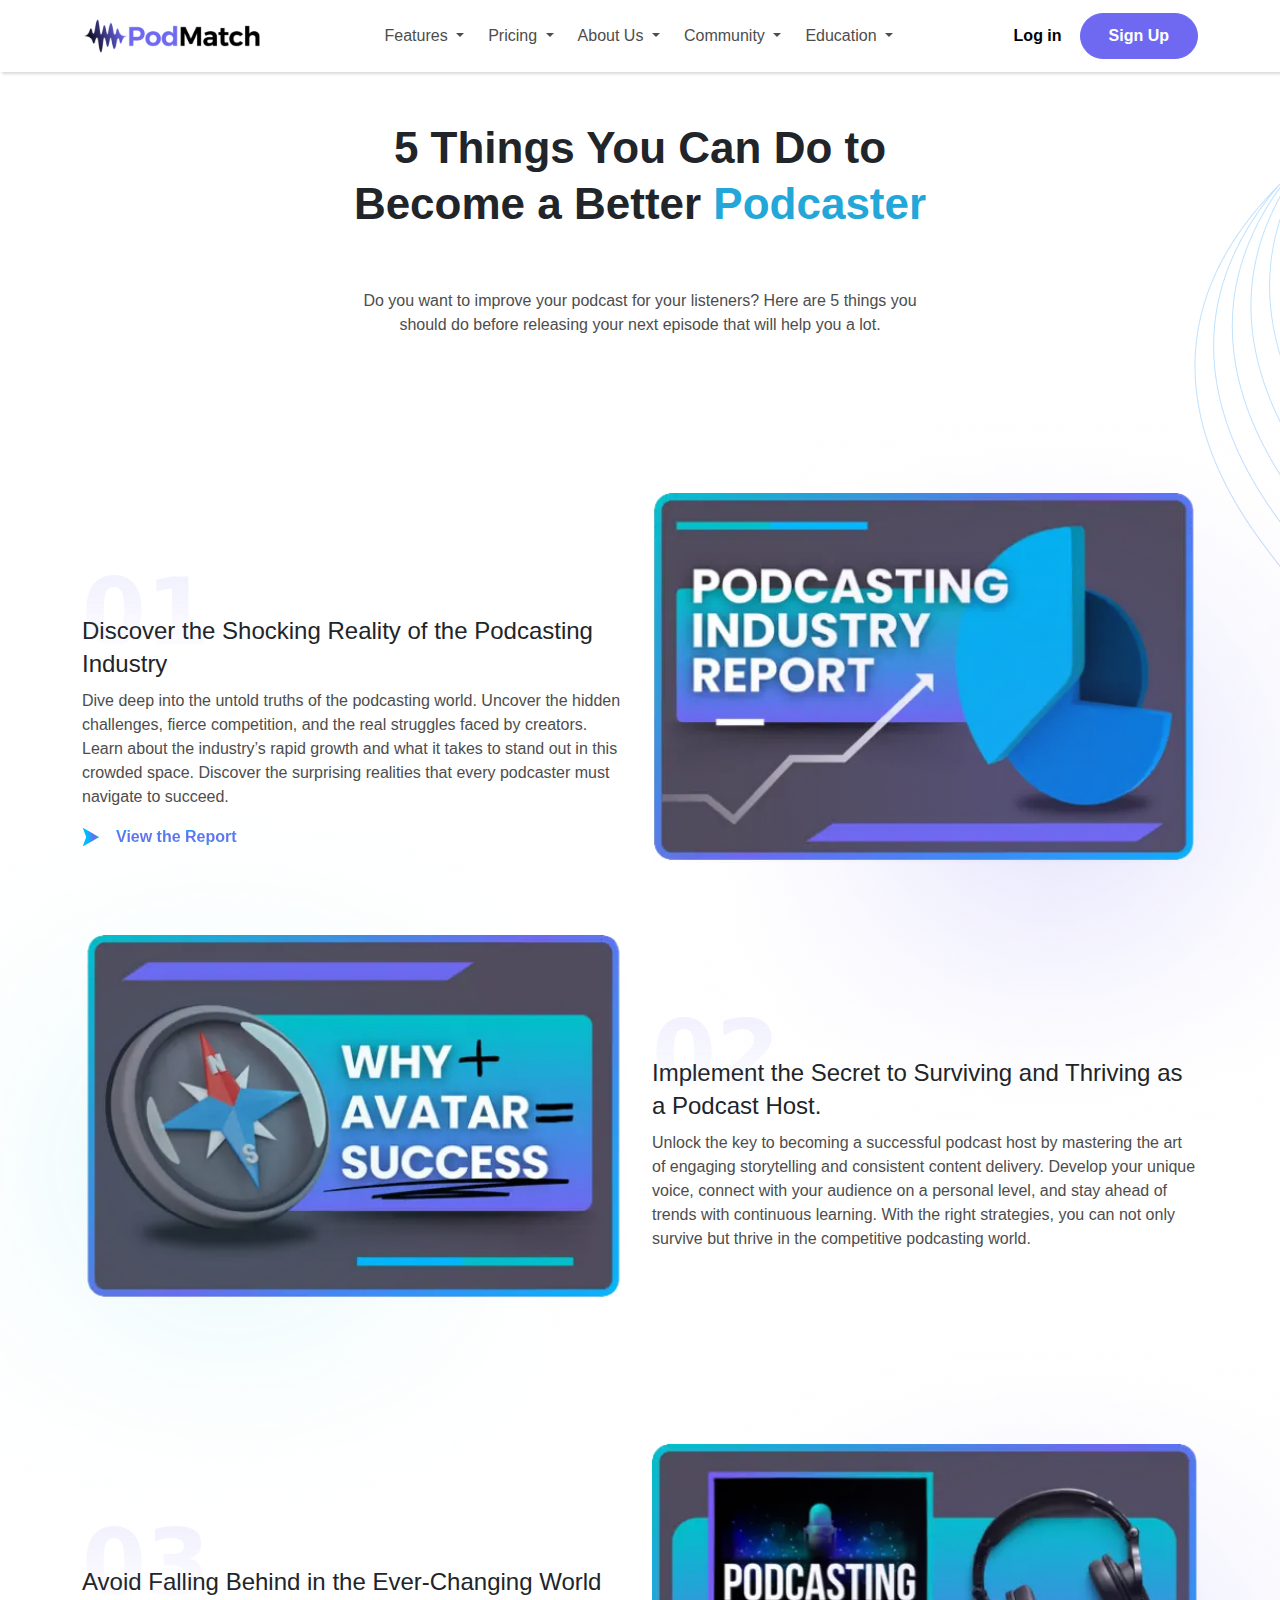
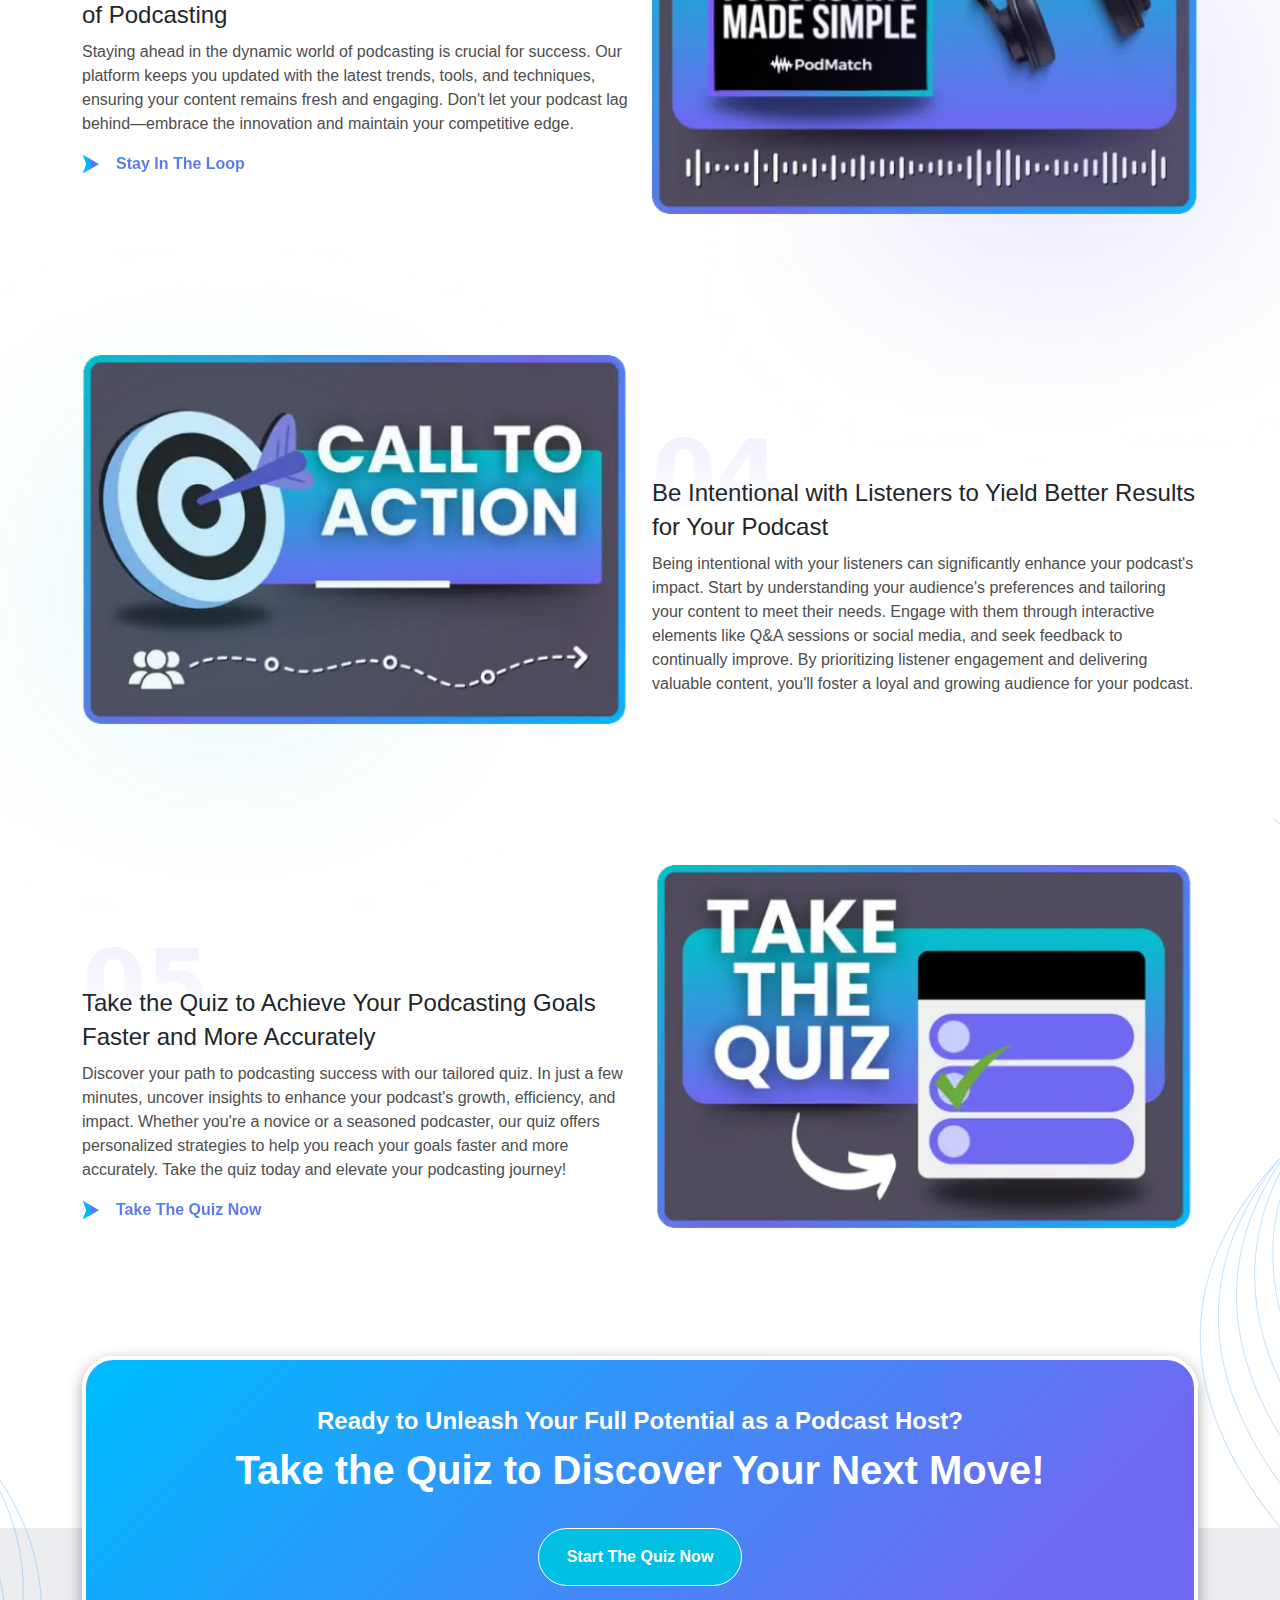
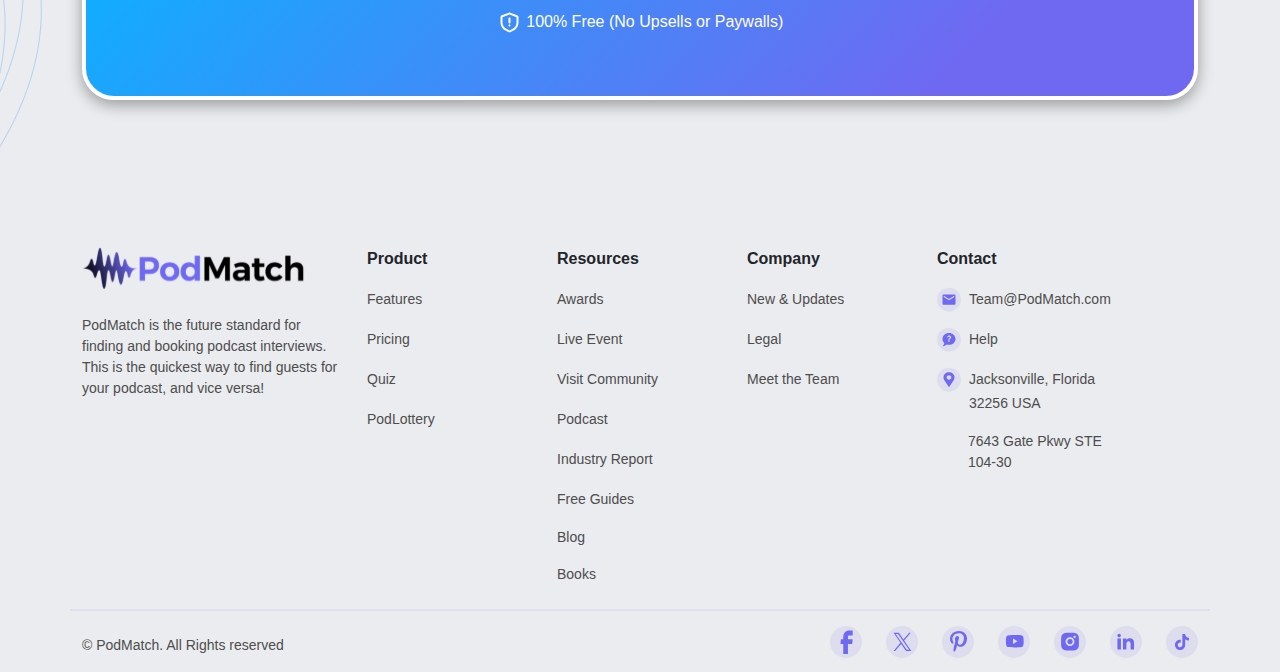
==== commit a0fd5cce: "updated" ====
--- a/index.html
+++ b/index.html
@@ -15,18 +15,18 @@
     <main class="overflow-hidden">
         <section class="nav-bar w-100">
             <div class="container ">
-    
+
                 <nav class="d-flex align-items-center justify-content-between padding-12">
                     <div>
                         <img src="./assets/images/svg/podmatch-logo.svg" alt="podmatch-logo">
                     </div>
                     <div class="py-4 d-flex align-items-center gap-4 mb-0 menulist close">
                         <div class="dropdown navbar-iteams">
-                            <a class="nav-items graphik400 fw-normal btn-secondary dropdown-toggle" href="#" role="button"
-                                data-bs-toggle="dropdown" aria-expanded="false">
+                            <a class="nav-items graphik400 fw-normal btn-secondary dropdown-toggle" href="#"
+                                role="button" data-bs-toggle="dropdown" aria-expanded="false">
                                 Features
                             </a>
-    
+
                             <ul class="dropdown-menu">
                                 <li><a class="dropdown-item" href="#section-1">Features</a></li>
                                 <li><a class="dropdown-item" href="#section-2">Pricing</a></li>
@@ -34,11 +34,11 @@
                             </ul>
                         </div>
                         <div class="dropdown navbar-iteams">
-                            <a class="nav-items graphik400 fw-normal btn-secondary dropdown-toggle" href="#" role="button"
-                                data-bs-toggle="dropdown" aria-expanded="false">
+                            <a class="nav-items graphik400 fw-normal btn-secondary dropdown-toggle" href="#"
+                                role="button" data-bs-toggle="dropdown" aria-expanded="false">
                                 Pricing
                             </a>
-    
+
                             <ul class="dropdown-menu">
                                 <li><a class="dropdown-item" href="#">Features</a></li>
                                 <li><a class="dropdown-item" href="#">Pricing</a></li>
@@ -46,11 +46,11 @@
                             </ul>
                         </div>
                         <div class="dropdown navbar-iteams">
-                            <a class="nav-items graphik400 fw-normal btn-secondary dropdown-toggle" href="#" role="button"
-                                data-bs-toggle="dropdown" aria-expanded="false">
+                            <a class="nav-items graphik400 fw-normal btn-secondary dropdown-toggle" href="#"
+                                role="button" data-bs-toggle="dropdown" aria-expanded="false">
                                 About Us
                             </a>
-    
+
                             <ul class="dropdown-menu">
                                 <li><a class="dropdown-item" href="#">Features</a></li>
                                 <li><a class="dropdown-item" href="#">Pricing</a></li>
@@ -58,11 +58,11 @@
                             </ul>
                         </div>
                         <div class="dropdown navbar-iteams">
-                            <a class="nav-items graphik400 fw-normal btn-secondary dropdown-toggle" href="#" role="button"
-                                data-bs-toggle="dropdown" aria-expanded="false">
+                            <a class="nav-items graphik400 fw-normal btn-secondary dropdown-toggle" href="#"
+                                role="button" data-bs-toggle="dropdown" aria-expanded="false">
                                 Community
                             </a>
-    
+
                             <ul class="dropdown-menu">
                                 <li><a class="dropdown-item" href="#">Community</a></li>
                                 <li><a class="dropdown-item" href="#">Education </a></li>
@@ -70,8 +70,8 @@
                             </ul>
                         </div>
                         <div class="dropdown navbar-iteams">
-                            <a class="nav-items graphik400 fw-normal btn-secondary dropdown-toggle" href="#" role="button"
-                                data-bs-toggle="dropdown" aria-expanded="false">
+                            <a class="nav-items graphik400 fw-normal btn-secondary dropdown-toggle" href="#"
+                                role="button" data-bs-toggle="dropdown" aria-expanded="false">
                                 Education
                             </a>
                             <ul class="dropdown-menu">
@@ -99,8 +99,8 @@
         </section>
         <!-- section-2 -->
         <section class="position-relative" id="section-1">
-            <div class="position-absolute first-ellipse d-lg-flex d-none "><img src="./assets/images/png/1st-ellipse.png"
-                    alt="ellipse">
+            <div class="position-absolute first-ellipse d-lg-flex d-none "><img
+                    src="./assets/images/png/1st-ellipse.png" alt="ellipse">
             </div>
             <div class="container">
                 <div class="d-flex justify-content-center flex-column align-items-center">
@@ -113,7 +113,7 @@
                         episode that will help you a lot.
                     </p>
                 </div>
-    
+
             </div>
         </section>
         <!-- section-3 -->
@@ -286,7 +286,8 @@
                     <button class="end-btn my-4 ">Start The Quiz Now</button>
                     <p class="upsells-txt graphik400">
                         <span>
-                            <svg width="25" height="25" viewBox="0 0 25 25" fill="none" xmlns="http://www.w3.org/2000/svg">
+                            <svg width="25" height="25" viewBox="0 0 25 25" fill="none"
+                                xmlns="http://www.w3.org/2000/svg">
                                 <path
                                     d="M13.202 2.695L20.202 5.32C20.5833 5.46293 20.9119 5.71885 21.1438 6.05355C21.3758 6.38825 21.5001 6.78578 21.5 7.193V12.556C21.5 14.2274 21.0346 15.8658 20.1559 17.2877C19.2772 18.7095 18.02 19.8585 16.525 20.606L13.171 22.283C12.9627 22.3872 12.7329 22.4414 12.5 22.4414C12.2671 22.4414 12.0373 22.3872 11.829 22.283L8.475 20.606C6.98004 19.8585 5.72277 18.7095 4.84407 17.2877C3.96537 15.8658 3.49996 14.2274 3.5 12.556V7.193C3.49995 6.78578 3.6242 6.38825 3.85615 6.05355C4.0881 5.71885 4.41669 5.46293 4.798 5.32L11.798 2.695C12.2506 2.52533 12.7494 2.52533 13.202 2.695ZM12.5 4.568L5.5 7.193V12.556C5.50023 13.8559 5.86239 15.13 6.54592 16.2356C7.22944 17.3413 8.20732 18.2348 9.37 18.816L12.5 20.383L15.63 18.818C16.793 18.2366 17.7711 17.3428 18.4546 16.2368C19.1382 15.1308 19.5001 13.8562 19.5 12.556V7.193L12.5 4.568ZM12.5 14.5C12.7652 14.5 13.0196 14.6054 13.2071 14.7929C13.3946 14.9804 13.5 15.2348 13.5 15.5C13.5 15.7652 13.3946 16.0196 13.2071 16.2071C13.0196 16.3946 12.7652 16.5 12.5 16.5C12.2348 16.5 11.9804 16.3946 11.7929 16.2071C11.6054 16.0196 11.5 15.7652 11.5 15.5C11.5 15.2348 11.6054 14.9804 11.7929 14.7929C11.9804 14.6054 12.2348 14.5 12.5 14.5ZM12.5 7.5C12.7652 7.5 13.0196 7.60536 13.2071 7.79289C13.3946 7.98043 13.5 8.23478 13.5 8.5V12.5C13.5 12.7652 13.3946 13.0196 13.2071 13.2071C13.0196 13.3946 12.7652 13.5 12.5 13.5C12.2348 13.5 11.9804 13.3946 11.7929 13.2071C11.6054 13.0196 11.5 12.7652 11.5 12.5V8.5C11.5 8.23478 11.6054 7.98043 11.7929 7.79289C11.9804 7.60536 12.2348 7.5 12.5 7.5Z"
                                     fill="white" />
@@ -392,26 +393,26 @@
                     </div>
                     <div class="d-flex gap-4">
                         <div class="grey-circle d-flex align-items-center justify-content-center"><a
-                                href="https://www.facebook.com/" class="d-flex"><img src="./assets/images/svg/facebook.svg"
-                                    alt=""></a></div>
+                                href="https://www.facebook.com/" class="d-flex"><img
+                                    src="./assets/images/svg/facebook.svg" alt=""></a></div>
                         <div class="grey-circle d-flex align-items-center justify-content-center"><a
                                 href="https://x.com/i/flow/login?input_flow_data=%7B%22requested_variant%22%3A%22eyJteCI6IjIifQ%3D%3D%22%7D"
                                 class="d-flex"><img src="./assets/images/svg/x-twt.svg" alt=""></a></div>
                         <div class="grey-circle d-flex align-items-center justify-content-center"><a
-                                href="https://in.pinterest.com/" class="d-flex"><img src="./assets/images/svg/pinterest.svg"
-                                    alt=""></a></div>
-                        <div class="grey-circle d-flex align-items-center justify-content-center"><a
-                                href="https://www.youtube.com/" class="d-flex"><img src="./assets/images/svg/youtube.svg"
-                                    alt=""></a></div>
+                                href="https://in.pinterest.com/" class="d-flex"><img
+                                    src="./assets/images/svg/pinterest.svg" alt=""></a></div>
+                        <div class="grey-circle d-flex align-items-center justify-content-center"><a
+                                href="https://www.youtube.com/" class="d-flex"><img
+                                    src="./assets/images/svg/youtube.svg" alt=""></a></div>
                         <div class="grey-circle d-flex align-items-center justify-content-center"><a
                                 href="https://www.instagram.com/" class="d-flex"><img
                                     src="./assets/images/svg/instagram.svg" alt=""></a></div>
                         <div class="grey-circle d-flex align-items-center justify-content-center"><a
-                                href="https://in.linkedin.com/" class="d-flex"><img src="./assets/images/svg/linkedin.svg"
-                                    alt=""></a></div>
-                        <div class="grey-circle d-flex align-items-center justify-content-center"><a
-                                href="https://www.tiktok.com/about" class="d-flex"><img src="./assets/images/svg/tiktok.svg"
-                                    alt=""></a></div>
+                                href="https://in.linkedin.com/" class="d-flex"><img
+                                    src="./assets/images/svg/linkedin.svg" alt=""></a></div>
+                        <div class="grey-circle d-flex align-items-center justify-content-center"><a
+                                href="https://www.tiktok.com/about" class="d-flex"><img
+                                    src="./assets/images/svg/tiktok.svg" alt=""></a></div>
                     </div>
                 </div>
             </div>
@@ -421,420 +422,6 @@
                     alt="back-to-top" class="d-flex"></div>
         </button>
     </main>
-    <main class="overflow-hidden">
-        <section class="nav-bar w-100">
-            <div class="container ">
-
-                <nav class="d-flex align-items-center justify-content-between padding-12">
-                    <div>
-                        <img src="./assets/images/svg/podmatch-logo.svg" alt="podmatch-logo">
-                    </div>
-                    <div class="py-4 d-flex align-items-center gap-4 mb-0 menulist close">
-                        <div class="dropdown navbar-iteams">
-                            <a class="nav-items graphik400 fw-normal btn-secondary dropdown-toggle" href="#"
-                                role="button" data-bs-toggle="dropdown" aria-expanded="false">
-                                Features
-                            </a>
-
-                            <ul class="dropdown-menu">
-                                <li><a class="dropdown-item" href="#section-1">Features</a></li>
-                                <li><a class="dropdown-item" href="#section-2">Pricing</a></li>
-                                <li><a class="dropdown-item" href="#">About Us</a></li>
-                            </ul>
-                        </div>
-                        <div class="dropdown navbar-iteams">
-                            <a class="nav-items graphik400 fw-normal btn-secondary dropdown-toggle" href="#"
-                                role="button" data-bs-toggle="dropdown" aria-expanded="false">
-                                Pricing
-                            </a>
-
-                            <ul class="dropdown-menu">
-                                <li><a class="dropdown-item" href="#">Features</a></li>
-                                <li><a class="dropdown-item" href="#">Pricing</a></li>
-                                <li><a class="dropdown-item" href="#">About Us</a></li>
-                            </ul>
-                        </div>
-                        <div class="dropdown navbar-iteams">
-                            <a class="nav-items graphik400 fw-normal btn-secondary dropdown-toggle" href="#"
-                                role="button" data-bs-toggle="dropdown" aria-expanded="false">
-                                About Us
-                            </a>
-
-                            <ul class="dropdown-menu">
-                                <li><a class="dropdown-item" href="#">Features</a></li>
-                                <li><a class="dropdown-item" href="#">Pricing</a></li>
-                                <li><a class="dropdown-item" href="#">Community</a></li>
-                            </ul>
-                        </div>
-                        <div class="dropdown navbar-iteams">
-                            <a class="nav-items graphik400 fw-normal btn-secondary dropdown-toggle" href="#"
-                                role="button" data-bs-toggle="dropdown" aria-expanded="false">
-                                Community
-                            </a>
-
-                            <ul class="dropdown-menu">
-                                <li><a class="dropdown-item" href="#">Community</a></li>
-                                <li><a class="dropdown-item" href="#">Education </a></li>
-                                <li><a class="dropdown-item" href="#">About Us</a></li>
-                            </ul>
-                        </div>
-                        <div class="dropdown navbar-iteams">
-                            <a class="nav-items graphik400 fw-normal btn-secondary dropdown-toggle" href="#"
-                                role="button" data-bs-toggle="dropdown" aria-expanded="false">
-                                Education
-                            </a>
-                            <ul class="dropdown-menu">
-                                <li><a class="dropdown-item" href="#">Features</a></li>
-                                <li><a class="dropdown-item" href="#">Pricing</a></li>
-                                <li><a class="dropdown-item" href="#">About Podcast</a></li>
-                            </ul>
-                        </div>
-                        <div class="d-flex d-lg-none">
-                            <button class="log-inbtn graphik600 mr-18">Log in</button>
-                            <button class="sign-upbtn graphik600">Sign Up</button>
-                        </div>
-                    </div>
-                    <div class="d-none d-lg-flex">
-                        <button class="log-inbtn graphik600 mr-18">Log in</button>
-                        <button class="sign-upbtn graphik600">Sign Up</button>
-                    </div>
-                    <div class="hamburger d-lg-none" onclick="opennav()">
-                        <div class="dash1"></div>
-                        <div class="dash2"></div>
-                        <div class="dash3"></div>
-                    </div>
-                </nav>
-            </div>
-        </section>
-        <!-- section-2 -->
-        <section class="position-relative" id="section-1">
-            <div class="position-absolute first-ellipse d-lg-flex d-none "><img
-                    src="./assets/images/png/1st-ellipse.png" alt="ellipse">
-            </div>
-            <div class="container">
-                <div class="d-flex justify-content-center flex-column align-items-center">
-                    <h2 class="sec-2-heading graphik600 pb-3 py-lg-5 pt-5 ">
-                        5 Things You Can Do to Become a Better <span class="podcast-txt">Podcaster</span>
-                    </h2>
-                    <p class="sec-2-para graphik400 ">Do you want to improve your podcast for your listeners? Here are 5
-                        things you should do before
-                        releasing your next
-                        episode that will help you a lot.
-                    </p>
-                </div>
-
-            </div>
-        </section>
-        <!-- section-3 -->
-        <section class="pt-140 pt-md-70 position-relative pt-sm-40" id="section-2 py-x70">
-            <div class="container">
-                <div class="row flex-direction-reverse-lg">
-                    <div class="col-12 col-lg-6  pt-70 pt-md-40 pt-0-lg">
-                        <div>
-                            <p class="number-blur">01</p>
-                            <h3 class="sec-3-heading graphik500">
-                                Discover the Shocking Reality of the Podcasting Industry
-                            </h3>
-                            <p class="sec-3-para">Dive deep into the untold truths of the podcasting world. Uncover the
-                                hidden challenges,
-                                fierce competition, and the
-                                real struggles faced by creators. Learn about the industry’s rapid growth and what it
-                                takes
-                                to stand out in this crowded
-                                space. Discover the surprising realities that every podcaster must navigate to succeed.
-                            </p>
-                            <p class="view-font graphik600 d-flex gap-3 mb-140 mb-70"><img
-                                    src="./assets/images/svg/gradient-arrow.svg" alt="gradient-arrow">View the Report
-                            </p>
-                        </div>
-                    </div>
-                    <div class="col-12 col-lg-6">
-                        <div><img src="./assets/images/png/first-image.webp" alt="card-image" class="w-100"></div>
-                    </div>
-                </div>
-            </div>
-            <div class="position-absolute blue-shadow-1 d-lg-flex d-none"><img src="./assets/images/png/blue-shadow.png"
-                    alt="shadow">
-            </div>
-        </section>
-        <!-- section-4 -->
-        <section class="position-relative py-x70 pt-sm-40">
-            <div class="container">
-                <div class="row ">
-                    <div class="col-12 col-lg-6">
-                        <div><img src="./assets/images/png/card-2.webp" alt="card-image" class="w-100"></div>
-                    </div>
-                    <div class="col-12 col-lg-6 pt-70 pt-md-40 pt-0-lg">
-                        <div>
-                            <p class="number-blur">02</p>
-                            <h3 class="sec-3-heading graphik500">
-                                Implement the Secret to Surviving and Thriving as a Podcast Host.
-                            </h3>
-                            <p class="sec-3-para">Unlock the key to becoming a successful podcast host by mastering the
-                                art
-                                of engaging storytelling and consistent
-                                content delivery. Develop your unique voice, connect with your audience on a personal
-                                level,
-                                and stay ahead of trends
-                                with continuous learning. With the right strategies, you can not only survive but thrive
-                                in
-                                the competitive podcasting
-                                world.</p>
-                        </div>
-                    </div>
-                </div>
-            </div>
-            <div class="position-absolute sky-shadow-1 d-lg-flex d-none"><img src="./assets/images/png/sky-shadow.png"
-                    alt="shadow">
-            </div>
-        </section>
-        <!-- section-5 -->
-        <section class="position-relative py-x70 pt-sm-40">
-            <div class="container">
-                <div class="row flex-direction-reverse-lg">
-                    <div class="col-12 col-lg-6 pt-70 pt-md-40 pt-0-lg">
-                        <div>
-                            <p class="number-blur">03</p>
-                            <h3 class="sec-3-heading graphik500">Avoid Falling Behind in the Ever-Changing World of
-                                Podcasting
-                            </h3>
-                            <p class="sec-3-para">Staying ahead in the dynamic world of podcasting is crucial for
-                                success.
-                                Our platform keeps you updated with the latest
-                                trends, tools, and techniques, ensuring your content remains fresh and engaging. Don't
-                                let
-                                your podcast lag
-                                behind—embrace the innovation and maintain your competitive edge.</p>
-                            <p class="view-font graphik600 d-flex gap-3 mb-140 mb-70"><img
-                                    src="./assets/images/svg/gradient-arrow.svg" alt="gradient-arrow">Stay In The Loop
-                            </p>
-                        </div>
-                    </div>
-                    <div class="col-12 col-lg-6 pt-md-40">
-                        <div><img src="./assets/images/png/card-3.webp" alt="card-image" class="w-100"></div>
-                    </div>
-                </div>
-            </div>
-            <div class="position-absolute blue-shadow-2 d-lg-flex d-none"><img src="./assets/images/png/blue-shadow.png"
-                    alt="shadow">
-            </div>
-        </section>
-        <!-- section-6 -->
-        <section class="position-relative py-x70 pt-sm-40">
-            <div class="container">
-                <div class="row">
-                    <div class="col-12 col-lg-6">
-                        <div><img src="./assets/images/png/card-4.webp" alt="card-image" class="w-100"></div>
-                    </div>
-                    <div class="col-12 col-lg-6 pt-70 pt-md-40 pt-0-lg">
-                        <div>
-                            <p class="number-blur">04</p>
-                            <h3 class="sec-3-heading graphik500">Be Intentional with Listeners to Yield Better Results
-                                for
-                                Your Podcast
-                            </h3>
-                            <p class="sec-3-para">Being intentional with your listeners can significantly enhance your
-                                podcast's impact. Start by understanding your
-                                audience's preferences and tailoring your content to meet their needs. Engage with them
-                                through interactive elements
-                                like Q&A sessions or social media, and seek feedback to continually improve. By
-                                prioritizing
-                                listener engagement and
-                                delivering valuable content, you'll foster a loyal and growing audience for your
-                                podcast.
-                            </p>
-                        </div>
-                    </div>
-                </div>
-            </div>
-            <div class="position-absolute sky-shadow-2 d-lg-flex d-none"><img src="./assets/images/png/sky-shadow.png"
-                    alt="shadow">
-            </div>
-        </section>
-        <!-- section-7 -->
-        <section class=" py-x70 pt-sm-40">
-            <div class="container">
-                <div class="row flex-direction-reverse-lg">
-                    <div class="col-12 col-lg-6 pt-70 pt-md-40 pt-0-lg">
-                        <div>
-                            <p class="number-blur">05</p>
-                            <h3 class="sec-3-heading graphik500">Take the Quiz to Achieve Your Podcasting Goals Faster
-                                and
-                                More Accurately
-                            </h3>
-                            <p class="sec-3-para">Discover your path to podcasting success with our tailored quiz. In
-                                just a
-                                few minutes, uncover insights to enhance your
-                                podcast's growth, efficiency, and impact. Whether you're a novice or a seasoned
-                                podcaster,
-                                our quiz offers personalized
-                                strategies to help you reach your goals faster and more accurately. Take the quiz today
-                                and
-                                elevate your podcasting
-                                journey!</p>
-                            <p class="view-font graphik600 d-flex gap-3 mb-140 mb-70"><img
-                                    src="./assets/images/svg/gradient-arrow.svg" alt="gradient-arrow">Take The Quiz Now
-                            </p>
-                        </div>
-                    </div>
-                    <div class="col-12 col-lg-6     pt-md-40">
-                        <div><img src="./assets/images/png/card-5.webp" alt="card-image" class="w-100"></div>
-                    </div>
-                </div>
-            </div>
-        </section>
-        <!-- section-8 -->
-        <section class="bg-color-8th py-5 position-relative py-x70 pt-sm-40">
-            <div class="position-absolute sec7-ellipse d-lg-flex d-none"><img src="./assets/images/png/2nd-ellipse.png"
-                    alt="ellipse">
-            </div>
-            <div class="container pt-70 pt-sm-0">
-                <div class="text-center sec-7-bg-color">
-                    <h3 class="ready-font">Ready to Unleash Your Full Potential as a Podcast Host?</h3>
-                    <h3 class="sec-7-h3">Take the Quiz to Discover Your Next Move!</h3>
-                    <button class="end-btn my-4 ">Start The Quiz Now</button>
-                    <p class="upsells-txt graphik400">
-                        <span>
-                            <svg width="25" height="25" viewBox="0 0 25 25" fill="none"
-                                xmlns="http://www.w3.org/2000/svg">
-                                <path
-                                    d="M13.202 2.695L20.202 5.32C20.5833 5.46293 20.9119 5.71885 21.1438 6.05355C21.3758 6.38825 21.5001 6.78578 21.5 7.193V12.556C21.5 14.2274 21.0346 15.8658 20.1559 17.2877C19.2772 18.7095 18.02 19.8585 16.525 20.606L13.171 22.283C12.9627 22.3872 12.7329 22.4414 12.5 22.4414C12.2671 22.4414 12.0373 22.3872 11.829 22.283L8.475 20.606C6.98004 19.8585 5.72277 18.7095 4.84407 17.2877C3.96537 15.8658 3.49996 14.2274 3.5 12.556V7.193C3.49995 6.78578 3.6242 6.38825 3.85615 6.05355C4.0881 5.71885 4.41669 5.46293 4.798 5.32L11.798 2.695C12.2506 2.52533 12.7494 2.52533 13.202 2.695ZM12.5 4.568L5.5 7.193V12.556C5.50023 13.8559 5.86239 15.13 6.54592 16.2356C7.22944 17.3413 8.20732 18.2348 9.37 18.816L12.5 20.383L15.63 18.818C16.793 18.2366 17.7711 17.3428 18.4546 16.2368C19.1382 15.1308 19.5001 13.8562 19.5 12.556V7.193L12.5 4.568ZM12.5 14.5C12.7652 14.5 13.0196 14.6054 13.2071 14.7929C13.3946 14.9804 13.5 15.2348 13.5 15.5C13.5 15.7652 13.3946 16.0196 13.2071 16.2071C13.0196 16.3946 12.7652 16.5 12.5 16.5C12.2348 16.5 11.9804 16.3946 11.7929 16.2071C11.6054 16.0196 11.5 15.7652 11.5 15.5C11.5 15.2348 11.6054 14.9804 11.7929 14.7929C11.9804 14.6054 12.2348 14.5 12.5 14.5ZM12.5 7.5C12.7652 7.5 13.0196 7.60536 13.2071 7.79289C13.3946 7.98043 13.5 8.23478 13.5 8.5V12.5C13.5 12.7652 13.3946 13.0196 13.2071 13.2071C13.0196 13.3946 12.7652 13.5 12.5 13.5C12.2348 13.5 11.9804 13.3946 11.7929 13.2071C11.6054 13.0196 11.5 12.7652 11.5 12.5V8.5C11.5 8.23478 11.6054 7.98043 11.7929 7.79289C11.9804 7.60536 12.2348 7.5 12.5 7.5Z"
-                                    fill="white" />
-                            </svg>
-                        </span> 100% Free (No Upsells or Paywalls)
-                    </p>
-                </div>
-            </div>
-        </section>
-        <!-- section-9 -->
-        <section class="sec-9-bg  position-relative mt-n1">
-            <div class="position-absolute sec9-ellipse d-lg-flex d-none"><img src="./assets/images/png/3rd-ellipse.png"
-                    alt="ellipse">
-            </div>
-            <div class="container">
-                <div class="row pt-100 pt-sm-50">
-                    <div class="col-lg-3 col-12 pb-sm-20">
-                        <div><img src="./assets/images/svg/podcast-footer.svg" alt="logo-svg"></div>
-                        <p class="footer-para mt-25">PodMatch is the future standard for finding and booking podcast
-                            interviews.
-                            This is the quickest
-                            way to find guests for
-                            your podcast, and vice versa!</p>
-                    </div>
-                    <div class="col-6 col-lg-2 col-sm-3">
-                        <p class="sec-9-ptxt">Product</p>
-                        <ul class="p-0 m-0 d-flex flex-column gap-3">
-                            <li><a href="" class="sec-9-comman">Features</a></li>
-                            <li><a href="" class="sec-9-comman">Pricing</a></li>
-                            <li><a href="" class="sec-9-comman">Quiz</a></li>
-                            <li><a href="" class="sec-9-comman">PodLottery</a></li>
-                        </ul>
-                    </div>
-                    <div class="col-6 col-lg-2 col-sm-3">
-                        <p class="sec-9-ptxt">Resources</p>
-                        <ul class="p-0 m-0 d-flex flex-column gap-3">
-                            <li><a href="" class="sec-9-comman">Awards</a></li>
-                            <li><a href="" class="sec-9-comman">Live Event</a></li>
-                            <li><a href="" class="sec-9-comman">Visit Community</a></li>
-                            <li><a href="" class="sec-9-comman">Podcast</a></li>
-                            <li><a href="" class="sec-9-comman">Industry Report</a></li>
-                            <li><a href="" class="sec-9-comman">Free Guides</a></li>
-                            <li><a href="" class="sec-9-comman d-sm-flex d-none">Blog</a></li>
-                            <li><a href="" class="sec-9-comman d-sm-flex d-none">Books</a></li>
-                        </ul>
-                    </div>
-                    <div class="col-6 col-lg-2 col-sm-3">
-                        <p class="sec-9-ptxt">Company</p>
-                        <ul class="p-0 m-0 d-flex flex-column gap-3">
-                            <li><a href="" class="sec-9-comman">New & Updates</a></li>
-                            <li><a href="" class="sec-9-comman">Legal</a></li>
-                            <li><a href="" class="sec-9-comman">Meet the Team</a></li>
-                        </ul>
-                    </div>
-                    <div class="col-6 col-lg-2 col-sm-3">
-                        <p class="sec-9-ptxt">Contact</p>
-                        <div class="d-flex gap-2">
-                            <span>
-                                <svg width="24" height="25" viewBox="0 0 24 25" fill="none"
-                                    xmlns="http://www.w3.org/2000/svg">
-                                    <rect y="0.628906" width="24" height="24" rx="12" fill="#DEDDED" />
-                                    <path
-                                        d="M6.8 17.829C6.4425 17.829 6.13657 17.7018 5.8822 17.4474C5.62783 17.193 5.50043 16.8869 5.5 16.529V8.72896C5.5 8.37146 5.6274 8.06552 5.8822 7.81115C6.137 7.55679 6.44293 7.42939 6.8 7.42896H17.2C17.5575 7.42896 17.8636 7.55635 18.1184 7.81115C18.3732 8.06595 18.5004 8.37189 18.5 8.72896V16.529C18.5 16.8865 18.3728 17.1926 18.1184 17.4474C17.8641 17.7022 17.5579 17.8294 17.2 17.829H6.8ZM12 13.279L17.2 10.029V8.72896L12 11.979L6.8 8.72896V10.029L12 13.279Z"
-                                        fill="#6F69F2" />
-                                </svg>
-                            </span>
-                            <p><a href="" class="sec-9-comman">Team@PodMatch.com</a></p>
-                        </div>
-                        <div class="d-flex gap-2">
-                            <span>
-                                <svg width="24" height="25" viewBox="0 0 24 25" fill="none"
-                                    xmlns="http://www.w3.org/2000/svg">
-                                    <rect y="0.628906" width="24" height="24" rx="12" fill="#DEDDED" />
-                                    <path
-                                        d="M12 5.96387C8.425 5.96387 5.5 8.62988 5.5 11.8883C5.5 13.4435 6.15 14.9246 7.32 15.9614C7.32 16.4058 7.06 17.5907 5.5 19.2939C5.5 19.2939 7.775 19.2939 9.725 17.4425C10.44 17.6647 11.22 17.8128 12 17.8128C15.575 17.8128 18.5 15.1468 18.5 11.8883C18.5 8.62988 15.575 5.96387 12 5.96387ZM12.65 14.8506H11.35V13.3695H12.65V14.8506ZM13.82 11.1478C13.625 11.444 13.365 11.5921 13.105 11.7402C12.91 11.8883 12.845 11.9624 12.78 12.1105C12.65 12.2586 12.65 12.4067 12.65 12.6289H11.35C11.35 12.2586 11.415 12.0365 11.545 11.8143C11.675 11.6662 11.935 11.444 12.26 11.2218C12.455 11.1478 12.585 10.9997 12.65 10.8516C12.715 10.7035 12.78 10.4813 12.78 10.3332C12.78 10.111 12.715 9.96289 12.585 9.81478C12.455 9.66667 12.26 9.59261 12.065 9.59261C11.87 9.59261 11.74 9.66667 11.61 9.74072C11.48 9.81478 11.415 9.96289 11.415 10.1851H10.115C10.18 9.66667 10.375 9.22233 10.7 8.92611C11.025 8.62988 11.48 8.55583 12.065 8.55583C12.65 8.55583 13.17 8.70394 13.495 9.00016C13.82 9.29639 14.015 9.74072 14.015 10.2591C14.08 10.5553 14.015 10.8516 13.82 11.1478Z"
-                                        fill="#6F69F2" />
-                                </svg>
-                            </span>
-                            <p><a href="" class="sec-9-comman">Help</a></p>
-                        </div>
-                        <div class="d-flex gap-2">
-                            <span>
-                                <svg width="24" height="25" viewBox="0 0 24 25" fill="none"
-                                    xmlns="http://www.w3.org/2000/svg">
-                                    <rect y="0.628906" width="24" height="24" rx="12" fill="#DEDDED" />
-                                    <path
-                                        d="M17.5 10.3789C17.5 9.68947 17.3577 9.00678 17.0813 8.36982C16.8049 7.73286 16.3998 7.1541 15.8891 6.6666C15.3784 6.17909 14.772 5.79238 14.1048 5.52854C13.4375 5.2647 12.7223 5.12891 12 5.12891C11.2777 5.12891 10.5625 5.2647 9.89524 5.52854C9.22795 5.79238 8.62163 6.17909 8.11091 6.6666C7.60019 7.1541 7.19506 7.73286 6.91866 8.36982C6.64226 9.00678 6.5 9.68947 6.5 10.3789C6.5 11.4192 6.82136 12.3867 7.36821 13.2027H7.36193L12 20.1289L16.6381 13.2027H16.6326C17.199 12.3601 17.5 11.38 17.5 10.3789ZM12 12.6289C11.3748 12.6289 10.7753 12.3919 10.3332 11.9699C9.8912 11.5479 9.64286 10.9756 9.64286 10.3789C9.64286 9.78217 9.8912 9.20987 10.3332 8.78792C10.7753 8.36596 11.3748 8.12891 12 8.12891C12.6252 8.12891 13.2247 8.36596 13.6668 8.78792C14.1088 9.20987 14.3571 9.78217 14.3571 10.3789C14.3571 10.9756 14.1088 11.5479 13.6668 11.9699C13.2247 12.3919 12.6252 12.6289 12 12.6289Z"
-                                        fill="#6F69F2" />
-                                </svg>
-                            </span>
-                            <p><a href="" class="sec-9-comman">Jacksonville, Florida 32256 USA </a></p>
-                        </div>
-                        <div class="ml-31">
-                            <p class="sec-9-comman">7643 Gate Pkwy STE 104-30</p>
-                        </div>
-                    </div>
-                </div>
-            </div>
-            <div class="container border-top-ft mt-4">
-                <div class="d-flex align-items-center justify-content-between sm-flex-column">
-                    <div>
-                        <p class="pt-4 sec-9-comman">© PodMatch. All Rights reserved</p>
-                    </div>
-                    <div class="d-flex gap-4">
-                        <div class="grey-circle d-flex align-items-center justify-content-center"><a
-                                href="https://www.facebook.com/" class="d-flex"><img
-                                    src="./assets/images/svg/facebook.svg" alt=""></a></div>
-                        <div class="grey-circle d-flex align-items-center justify-content-center"><a
-                                href="https://x.com/i/flow/login?input_flow_data=%7B%22requested_variant%22%3A%22eyJteCI6IjIifQ%3D%3D%22%7D"
-                                class="d-flex"><img src="./assets/images/svg/x-twt.svg" alt=""></a></div>
-                        <div class="grey-circle d-flex align-items-center justify-content-center"><a
-                                href="https://in.pinterest.com/" class="d-flex"><img
-                                    src="./assets/images/svg/pinterest.svg" alt=""></a></div>
-                        <div class="grey-circle d-flex align-items-center justify-content-center"><a
-                                href="https://www.youtube.com/" class="d-flex"><img
-                                    src="./assets/images/svg/youtube.svg" alt=""></a></div>
-                        <div class="grey-circle d-flex align-items-center justify-content-center"><a
-                                href="https://www.instagram.com/" class="d-flex"><img
-                                    src="./assets/images/svg/instagram.svg" alt=""></a></div>
-                        <div class="grey-circle d-flex align-items-center justify-content-center"><a
-                                href="https://in.linkedin.com/" class="d-flex"><img
-                                    src="./assets/images/svg/linkedin.svg" alt=""></a></div>
-                        <div class="grey-circle d-flex align-items-center justify-content-center"><a
-                                href="https://www.tiktok.com/about" class="d-flex"><img
-                                    src="./assets/images/svg/tiktok.svg" alt=""></a></div>
-                    </div>
-                </div>
-            </div>
-        </section>
-        <button onclick="topFunction()" id="myBtn" title="Go to top">
-            <div class="d-flex align-items-center justify-content-center"><img src="./assets/images/png/back-top.png"
-                    alt="back-to-top" class="d-flex"></div>
-        </button>
-    </main>
-
-
-
-
 
     <script src="https://cdn.jsdelivr.net/npm/bootstrap@5.3.3/dist/js/bootstrap.bundle.min.js"
         integrity="sha384-YvpcrYf0tY3lHB60NNkmXc5s9fDVZLESaAA55NDzOxhy9GkcIdslK1eN7N6jIeHz"
